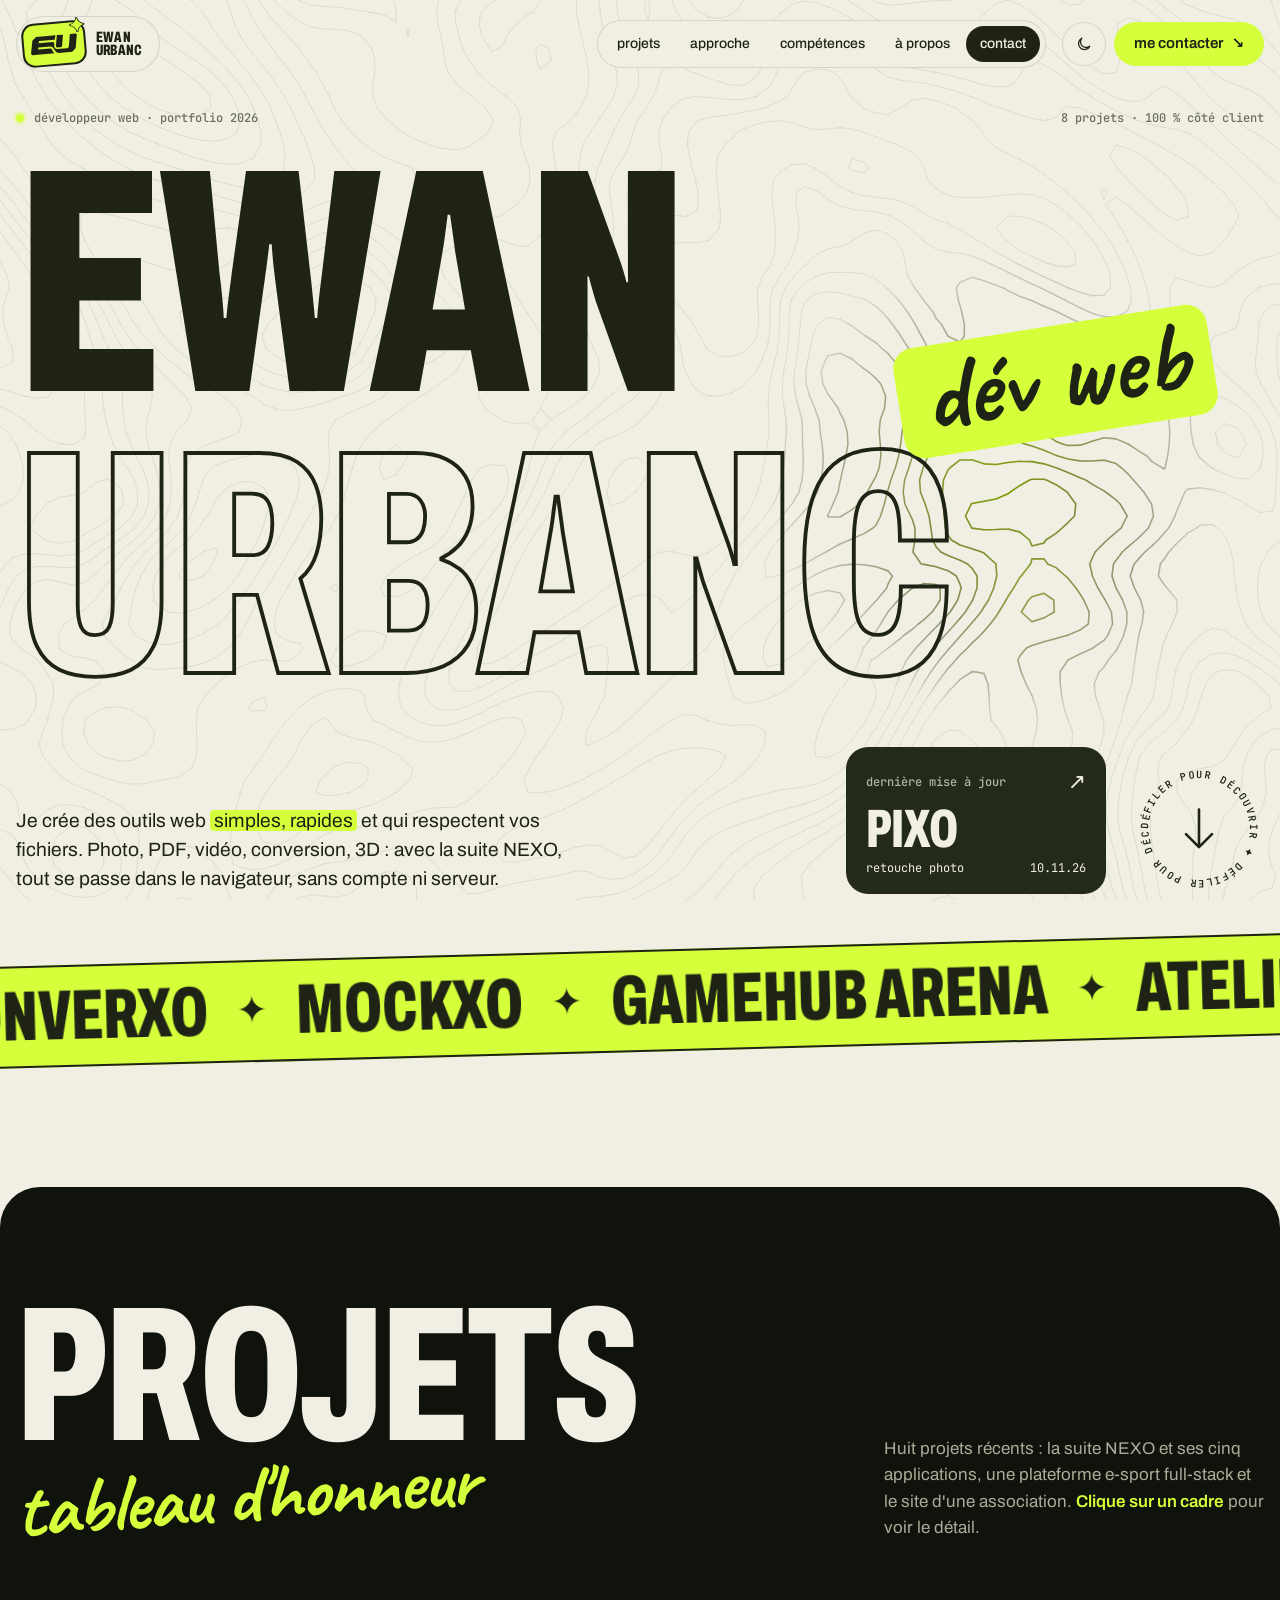
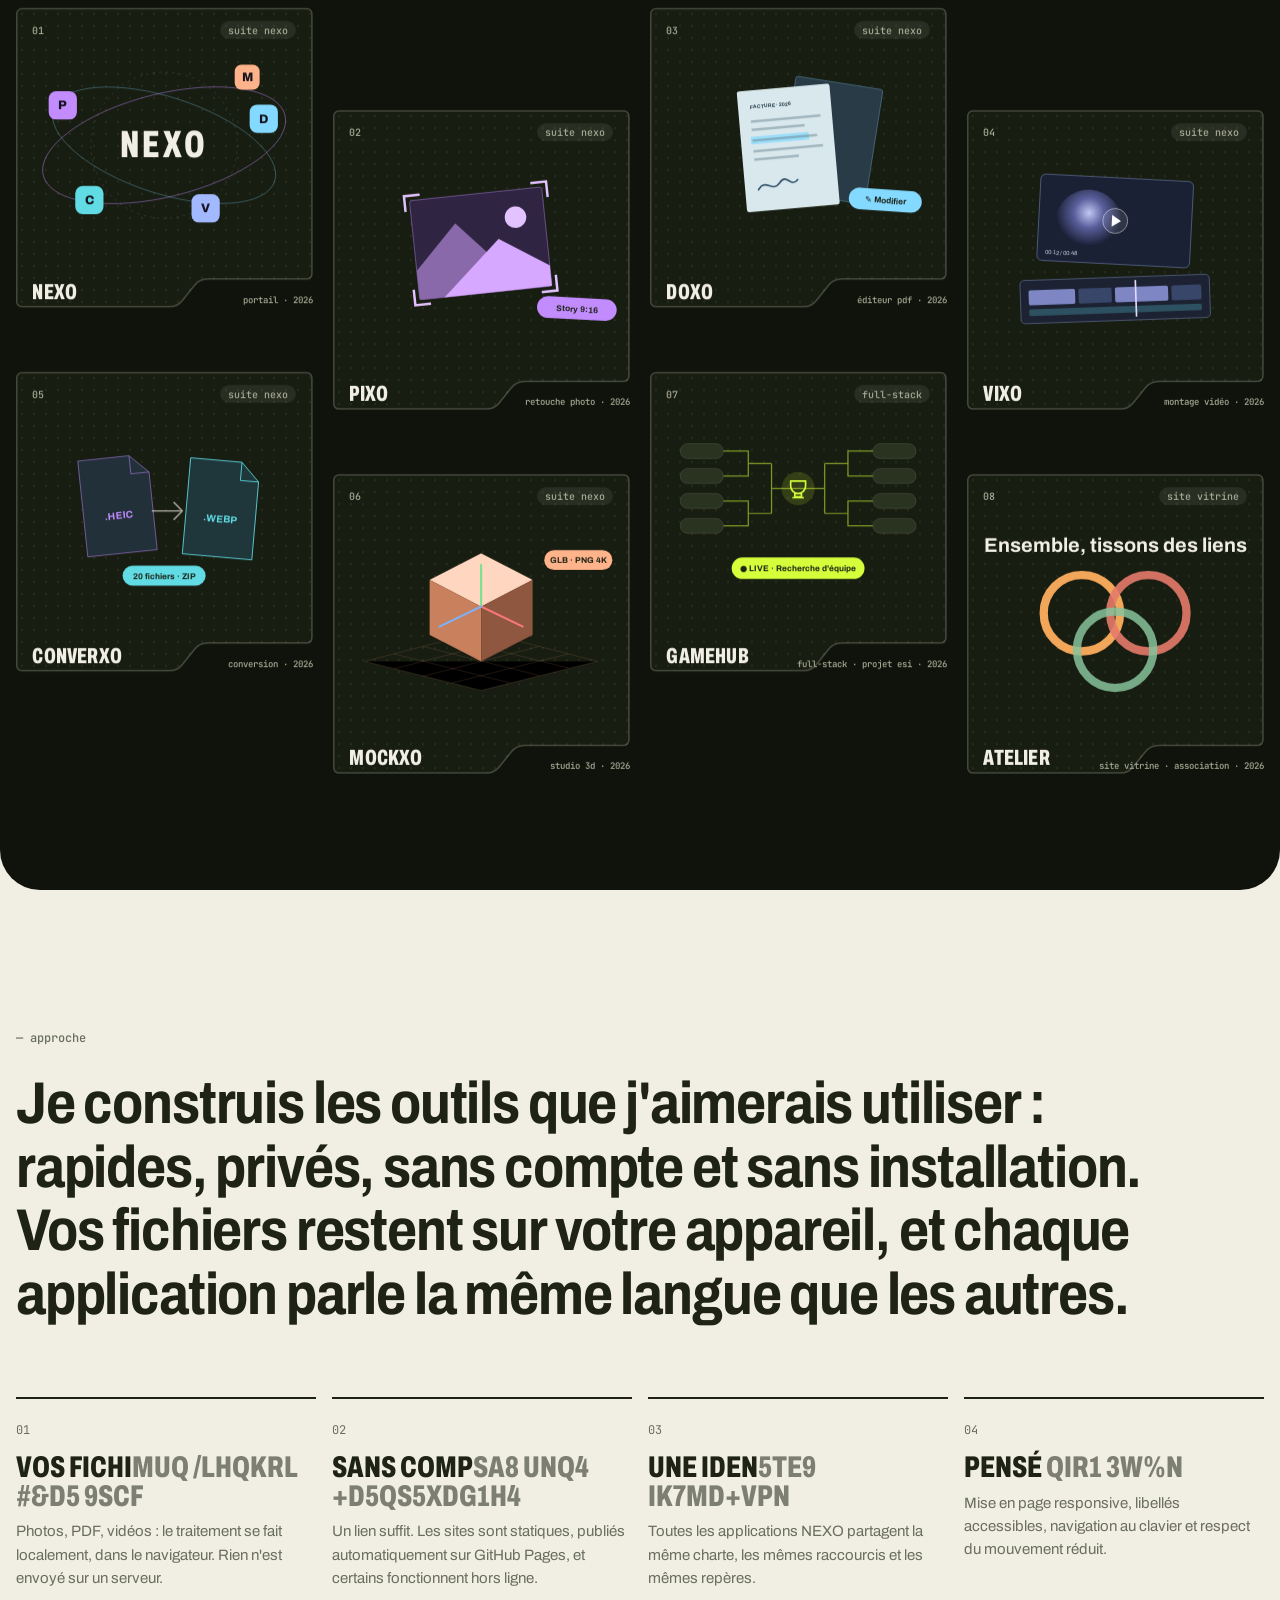
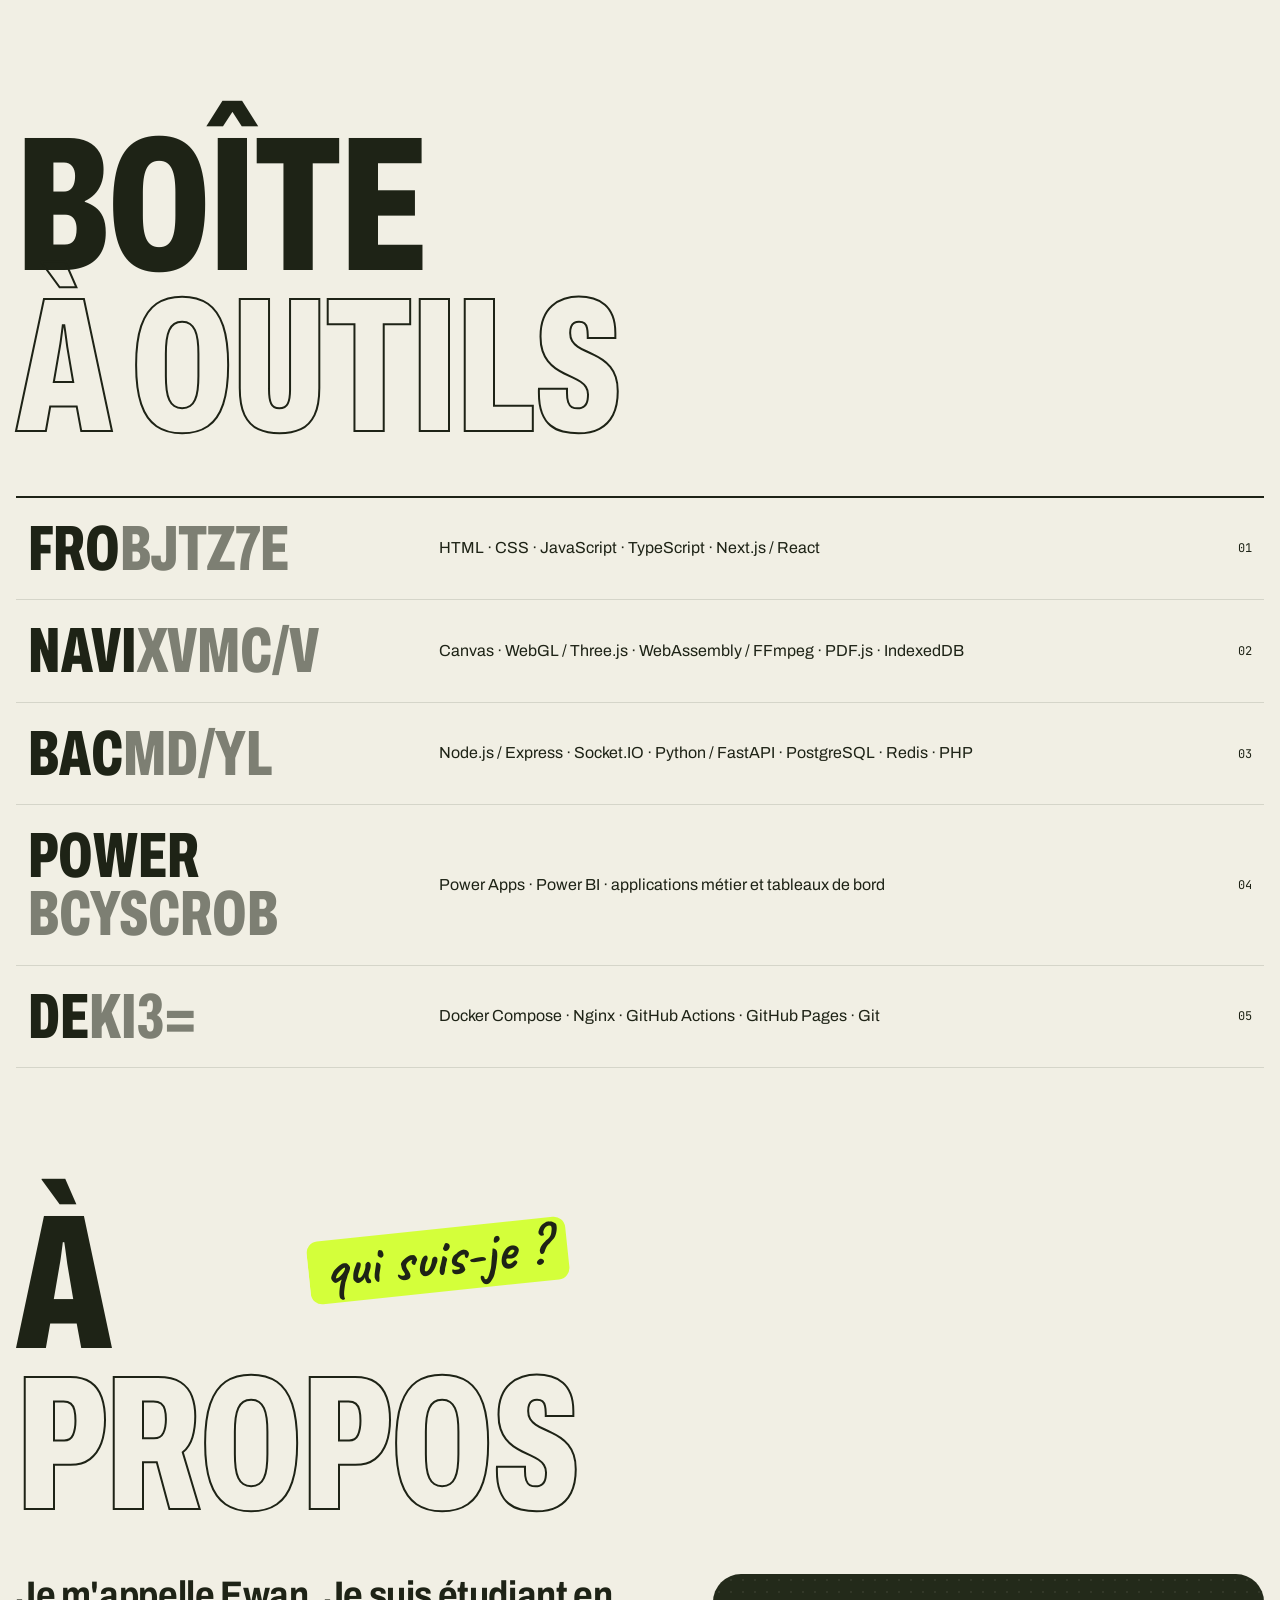
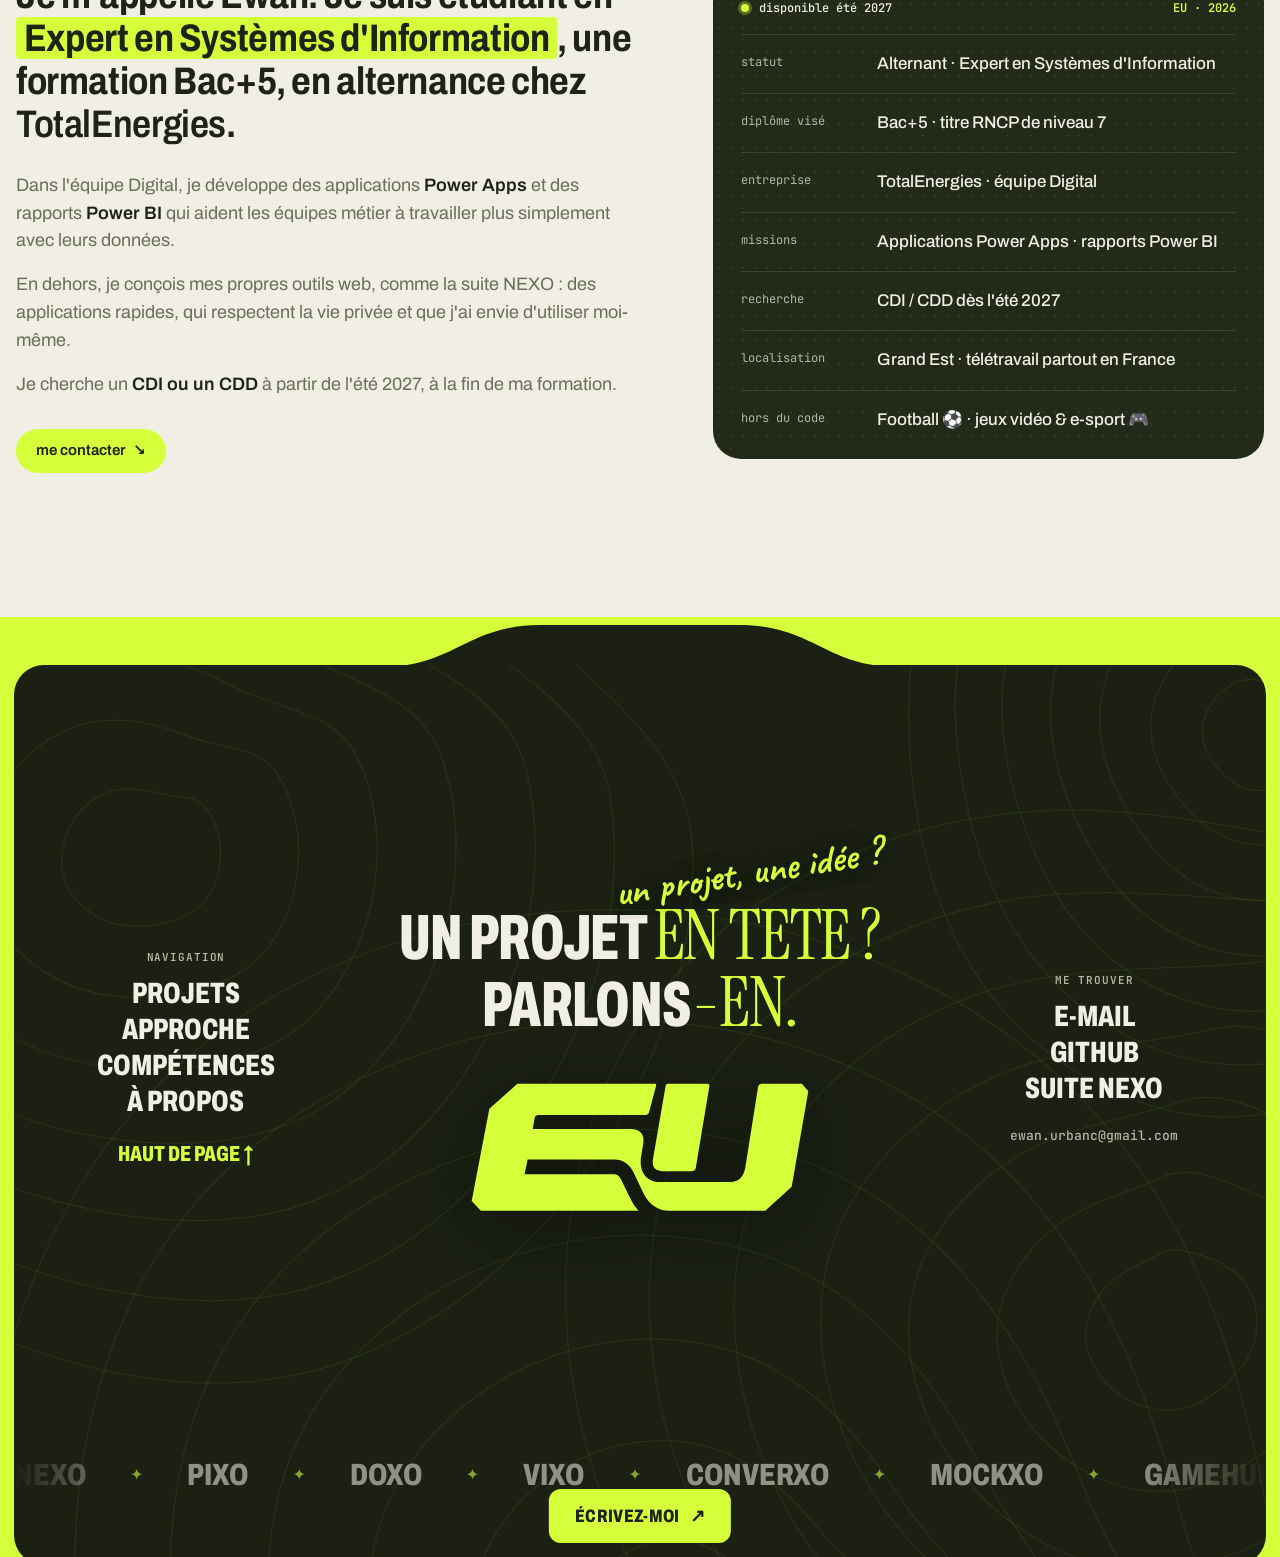
==== index.html @ aba93248 "Les liens e-mail ouvrent directement la rédaction d'un message dans Gmail" ====
<!doctype html>
<html lang="fr">
<head>
  <meta charset="utf-8">
  <meta name="viewport" content="width=device-width, initial-scale=1">
  <title>Ewan Urbanc — Portfolio</title>
  <meta name="description" content="Portfolio d'Ewan Urbanc, développeur web : la suite NEXO (Pixo, Doxo, Vixo, Converxo, Mockxo), GameHub Arena et L'Atelier des Liens.">
  <meta name="theme-color" content="#f1efe4">
  <link rel="icon" href="assets/favicon-32.png" sizes="32x32" type="image/png">
  <link rel="icon" href="assets/favicon-48.png" sizes="48x48" type="image/png">
  <link rel="icon" href="assets/favicon-512.png" sizes="512x512" type="image/png">
  <link rel="apple-touch-icon" href="assets/apple-touch-icon.png">
  <link rel="preconnect" href="https://fonts.googleapis.com">
  <link rel="preconnect" href="https://fonts.gstatic.com" crossorigin>
  <link href="https://fonts.googleapis.com/css2?family=Archivo:ital,wdth,wght@0,62..125,300..900;1,62..125,300..900&family=Caveat:wght@600;700&family=Instrument+Serif&family=JetBrains+Mono:wght@400;600&display=swap" rel="stylesheet">
  <link rel="stylesheet" href="styles.css">
  <script>
    document.documentElement.classList.add('js');
    // Sécurité : retire l'écran de chargement même si le script principal échoue
    setTimeout(function () { document.documentElement.classList.add('is-loaded'); }, 4000);
    try { const t = localStorage.getItem('theme'); if (t) document.documentElement.dataset.theme = t; } catch (e) {}
  </script>
</head>
<body>
  <canvas class="bg-lines" aria-hidden="true"></canvas>
  <!-- Logo EU -->
  <svg width="0" height="0" style="position:absolute" aria-hidden="true">
    <symbol id="logo-mark" viewBox="128 436 1003 386">
      <path d="M268 441H674Q679 441 677 447L657 522Q655 533 646 533H330Q321 533 319 541L313 575H605Q645 578 639 618L632 660C628 705 650 731 690 731H896Q932 731 940 690L978 449Q980 441 988 441H1107L1126 463L1077 745L999 816H716Q666 816 640 765L612 706Q593 665 553 665H298L289 708H553Q566 708 573 722L601 780Q610 800 625 816H160L133 787L185 515Z"/>
      <path d="M712 441H828Q835 441 834 449L794 690Q792 699 783 699H693Q664 697 667 668L705 448Q707 441 712 441Z"/>
    </symbol>
    <symbol id="logo-spark" viewBox="0 0 24 24"><path d="M12 0c1 6.5 5.5 11 12 12-6.5 1-11 5.5-12 12-1-6.5-5.5-11-12-12C6.5 11 11 6.5 12 0z"/></symbol>
  </svg>
  <a class="skip" href="#projets">Aller aux projets</a>

  <!-- Écran de chargement -->
  <div class="loader" aria-hidden="true">
    <svg class="loader-logo" viewBox="120 428 1019 402">
      <path pathLength="1" d="M268 441H674Q679 441 677 447L657 522Q655 533 646 533H330Q321 533 319 541L313 575H605Q645 578 639 618L632 660C628 705 650 731 690 731H896Q932 731 940 690L978 449Q980 441 988 441H1107L1126 463L1077 745L999 816H716Q666 816 640 765L612 706Q593 665 553 665H298L289 708H553Q566 708 573 722L601 780Q610 800 625 816H160L133 787L185 515Z"/>
      <path pathLength="1" d="M712 441H828Q835 441 834 449L794 690Q792 699 783 699H693Q664 697 667 668L705 448Q707 441 712 441Z"/>
    </svg>
  </div>

  <header class="site-header">
    <div class="shell header-inner">
      <a href="#top" class="logo" aria-label="Ewan Urbanc, retour en haut"><span class="logo-badge"><svg class="logo-mark"><use href="#logo-mark"/></svg><svg class="logo-spark"><use href="#logo-spark"/></svg></span><span class="logo-text" aria-hidden="true">ewan<br>urbanc</span></a>
      <nav class="nav" aria-label="Navigation principale">
        <a href="#projets">projets</a>
        <a href="#approche">approche</a>
        <a href="#competences">compétences</a>
        <a href="#a-propos">à propos</a>
        <a href="#contact">contact</a>
      </nav>
      <div class="header-actions">
        <button class="theme-toggle" type="button" aria-label="Changer de thème">
          <svg class="i-sun" viewBox="0 0 24 24" aria-hidden="true"><circle cx="12" cy="12" r="4"/><path d="M12 2v2M12 20v2M4.9 4.9l1.4 1.4M17.7 17.7l1.4 1.4M2 12h2M20 12h2M4.9 19.1l1.4-1.4M17.7 6.3l1.4-1.4"/></svg>
          <svg class="i-moon" viewBox="0 0 24 24" aria-hidden="true"><path d="M20 14.5A8 8 0 1 1 9.5 4a6.5 6.5 0 0 0 10.5 10.5z"/></svg>
        </button>
        <a class="pill pill-lime" href="#contact">me contacter <span aria-hidden="true">↘</span></a>
      </div>
    </div>
  </header>

  <main id="top">
    <!-- HERO -->
    <section class="hero shell">
      <div class="hero-top">
        <p class="label"><span class="dot"></span>développeur web · portfolio 2026</p>
        <p class="label hide-sm">8 projets · 100 % côté client</p>
      </div>

      <h1 class="mega" aria-label="Ewan Urbanc">
        <span class="mask"><span class="line" data-flex>Ewan</span></span>
        <span class="mask"><span class="line line-outline" data-flex>Urbanc</span></span>
        <span class="script hero-script" aria-hidden="true">dév web</span>
      </h1>

      <div class="hero-bottom">
        <p class="lede">Je crée des outils web <mark>simples, rapides</mark> et qui respectent vos fichiers. Photo, PDF, vidéo, conversion, 3D : avec la suite NEXO, tout se passe dans le navigateur, sans compte ni serveur.</p>

        <a class="release-card" href="https://nougrr.github.io/pixo-editor/" target="_blank" rel="noopener">
          <span class="release-top"><span class="label">dernière mise à jour</span><span class="release-arrow" aria-hidden="true">↗</span></span>
          <span class="release-name">Pixo</span>
          <span class="release-meta"><span>retouche photo</span><span>10.11.26</span></span>
        </a>

        <a class="badge-link" href="#projets" aria-label="Défiler jusqu'aux projets">
        <svg class="badge" viewBox="0 0 200 200" aria-hidden="true">
          <defs><path id="circle" d="M100,100 m-78,0 a78,78 0 1,1 156,0 a78,78 0 1,1 -156,0"/></defs>
          <text><textPath href="#circle">défiler pour découvrir ✦ défiler pour découvrir ✦ </textPath></text>
          <path class="badge-arrow" d="M100 70v56M80 108l20 20 20-20"/>
        </svg>
        </a>
      </div>
    </section>

    <!-- BANDEAU -->
    <div class="marquee" aria-hidden="true">
      <div class="marquee-track">
        <span>Nexo</span><i>✦</i><span>Pixo</span><i>✦</i><span>Doxo</span><i>✦</i><span>Vixo</span><i>✦</i><span>Converxo</span><i>✦</i><span>Mockxo</span><i>✦</i><span>GameHub Arena</span><i>✦</i><span>Atelier des Liens</span><i>✦</i>
        <span>Nexo</span><i>✦</i><span>Pixo</span><i>✦</i><span>Doxo</span><i>✦</i><span>Vixo</span><i>✦</i><span>Converxo</span><i>✦</i><span>Mockxo</span><i>✦</i><span>GameHub Arena</span><i>✦</i><span>Atelier des Liens</span><i>✦</i>
      </div>
    </div>

    <!-- PROJETS : galerie -->
    <section id="projets" class="hof">
      <div class="shell">
        <div class="split-head">
          <h2 class="big hof-title" aria-label="Projets, tableau d'honneur"><span class="mask" aria-hidden="true"><span class="line">Projets</span></span><span class="script hof-script write" aria-hidden="true">tableau d'honneur</span></h2>
          <div class="split-side reveal">
            <p>Huit projets récents : la suite NEXO et ses cinq applications, une plateforme e-sport full-stack et le site d'une association. <strong>Clique sur un cadre</strong> pour voir le détail.</p>
          </div>
        </div>
        <ul class="hof-grid" role="list">
        <li class="hof-item reveal" style="--accent:#c28cff;--accent-2:#83d9ff">
          <button class="hof-frame" type="button" aria-haspopup="dialog" aria-label="Voir le détail de Nexo">
            <span class="hof-shape">
              <span class="hof-reveal" aria-hidden="true"></span>
              <span class="hof-art" aria-hidden="true"><svg viewBox="0 0 400 220">
              <ellipse cx="200" cy="110" rx="150" ry="62" class="stroke-a" transform="rotate(-14 200 110)"/>
              <ellipse cx="200" cy="110" rx="140" ry="58" class="stroke-b" transform="rotate(18 200 110)"/>
              <circle cx="200" cy="110" r="88" class="stroke-dash"/>
              <text x="200" y="124" text-anchor="middle" class="art-word">NEXO</text>
              <g class="nodes">
                <g transform="translate(78 62)"><rect x="-17" y="-17" width="34" height="34" rx="9" fill="#c28cff"/><text y="5" text-anchor="middle">P</text></g>
                <g transform="translate(320 78)"><rect x="-17" y="-17" width="34" height="34" rx="9" fill="#83d9ff"/><text y="5" text-anchor="middle">D</text></g>
                <g transform="translate(250 186)"><rect x="-17" y="-17" width="34" height="34" rx="9" fill="#a2b8ff"/><text y="5" text-anchor="middle">V</text></g>
                <g transform="translate(110 176)"><rect x="-17" y="-17" width="34" height="34" rx="9" fill="#61dce5"/><text y="5" text-anchor="middle">C</text></g>
                <g transform="translate(300 28)"><rect x="-15" y="-15" width="30" height="30" rx="8" fill="#ffb38a"/><text y="5" text-anchor="middle">M</text></g>
              </g>
            </svg></span>
              <span class="hof-num" aria-hidden="true">01</span>
              <span class="hof-cat" aria-hidden="true">suite nexo</span>
            </span>
            <svg class="hof-outline" viewBox="0 0 407 411" preserveAspectRatio="none" aria-hidden="true"><path class="o-base" d="M8 1h391a7 7 0 0 1 7 7v357a7 7 0 0 1-7 7H263.3a24 24 0 0 0-18.7 9l-16.5 20.7a22 22 0 0 1-17.2 8.3H8a7 7 0 0 1-7-7V8a7 7 0 0 1 7-7Z"/><path class="o-lime" d="M8 1h391a7 7 0 0 1 7 7v357a7 7 0 0 1-7 7H263.3a24 24 0 0 0-18.7 9l-16.5 20.7a22 22 0 0 1-17.2 8.3H8a7 7 0 0 1-7-7V8a7 7 0 0 1 7-7Z"/></svg>
            <span class="hof-name">Nexo</span>
            <span class="hof-year">portail · 2026</span>
          </button>
          <template class="hof-detail">
            <div class="card-meta"><span>01</span><span>portail</span><span>2026</span></div>
            <h3>Nexo</h3>
            <p class="script tagline">Tous vos outils. Un seul univers.</p>
            <p>Le portail qui réunit mes applications web : retouche photo, PDF, vidéo, conversion et mockups 3D, avec une identité visuelle commune à toute la suite.</p>
            <ul class="points">
              <li>Interface responsive et animée au défilement, thème clair ou sombre</li>
              <li>Recherche <kbd>⌘K</kbd>, raccourcis clavier 1 à 5</li>
              <li>Mémorise la dernière application ouverte</li>
            </ul>
            <ul class="tags"><li>HTML</li><li>CSS</li><li>JavaScript</li><li>GitHub Pages</li><li>GitHub Actions</li></ul>
            <div class="links">
              <a class="link-primary" href="https://nougrr.github.io/nexo/" target="_blank" rel="noopener">ouvrir le site <span aria-hidden="true">↗</span></a>
              <a href="https://github.com/NouGrr/nexo" target="_blank" rel="noopener">code source <span aria-hidden="true">↗</span></a>
            </div>
          </template>
        </li>
        <li class="hof-item reveal" style="--accent:#c28cff;--accent-2:#e2c2ff">
          <button class="hof-frame" type="button" aria-haspopup="dialog" aria-label="Voir le détail de Pixo">
            <span class="hof-shape">
              <span class="hof-reveal" aria-hidden="true"></span>
              <span class="hof-art" aria-hidden="true"><svg viewBox="0 0 400 220">
              <g transform="rotate(-6 200 110)">
                <rect x="120" y="45" width="160" height="120" rx="3" fill="#2f2542" stroke="var(--accent)" stroke-opacity=".5"/>
                <circle cx="245" cy="78" r="13" fill="#e2c2ff"/>
                <path d="M120 165 L120 130 L172 78 L250 165 Z" fill="#8a69aa"/>
                <path d="M150 165 L222 102 L280 140 L280 165 Z" fill="#d7a8ff"/>
                <path d="M114 58v-19h19M267 39h19v19M286 152v19h-19M133 171h-19v-19" class="crop"/>
              </g>
              <g class="pill-svg" transform="translate(268 168) rotate(3)"><rect width="96" height="26" rx="13"/><text x="48" y="17" text-anchor="middle">Story 9:16</text></g>
            </svg></span>
              <span class="hof-num" aria-hidden="true">02</span>
              <span class="hof-cat" aria-hidden="true">suite nexo</span>
            </span>
            <svg class="hof-outline" viewBox="0 0 407 411" preserveAspectRatio="none" aria-hidden="true"><path class="o-base" d="M8 1h391a7 7 0 0 1 7 7v357a7 7 0 0 1-7 7H263.3a24 24 0 0 0-18.7 9l-16.5 20.7a22 22 0 0 1-17.2 8.3H8a7 7 0 0 1-7-7V8a7 7 0 0 1 7-7Z"/><path class="o-lime" d="M8 1h391a7 7 0 0 1 7 7v357a7 7 0 0 1-7 7H263.3a24 24 0 0 0-18.7 9l-16.5 20.7a22 22 0 0 1-17.2 8.3H8a7 7 0 0 1-7-7V8a7 7 0 0 1 7-7Z"/></svg>
            <span class="hof-name">Pixo</span>
            <span class="hof-year">retouche photo · 2026</span>
          </button>
          <template class="hof-detail">
            <div class="card-meta"><span>02</span><span>retouche photo</span><span>2026</span></div>
            <h3>Pixo</h3>
            <p>Un éditeur photo qui fonctionne dans le navigateur. Les images ne quittent jamais votre appareil.</p>
            <ul class="points">
              <li>Recadrage aux formats Instagram, TikTok, YouTube, LinkedIn…</li>
              <li>Exposition, courbes de ton, tampon, flou local, détourage automatique</li>
              <li>Compositions de plusieurs photos et export 4K (PNG, JPG, WebP, AVIF)</li>
            </ul>
            <ul class="tags"><li>JavaScript</li><li>Canvas</li><li>IMG.LY</li></ul>
            <div class="links">
              <a class="link-primary" href="https://nougrr.github.io/pixo-editor/" target="_blank" rel="noopener">ouvrir l'app <span aria-hidden="true">↗</span></a>
              <a href="https://github.com/NouGrr/pixo-editor" target="_blank" rel="noopener">code <span aria-hidden="true">↗</span></a>
            </div>
          </template>
        </li>
        <li class="hof-item reveal" style="--accent:#83d9ff;--accent-2:#b5e7ff">
          <button class="hof-frame" type="button" aria-haspopup="dialog" aria-label="Voir le détail de Doxo">
            <span class="hof-shape">
              <span class="hof-reveal" aria-hidden="true"></span>
              <span class="hof-art" aria-hidden="true"><svg viewBox="0 0 400 220">
              <rect x="186" y="34" width="106" height="140" rx="3" fill="#2a3b48" stroke="var(--accent)" stroke-opacity=".35" transform="rotate(9 239 104)"/>
              <g transform="rotate(-5 190 112)">
                <rect x="132" y="40" width="112" height="146" rx="3" fill="#d8e8ed"/>
                <text x="146" y="62" class="doc-label">FACTURE · 2026</text>
                <rect x="146" y="76" width="84" height="3" fill="#657e8a77"/>
                <rect x="146" y="86" width="64" height="3" fill="#657e8a77"/>
                <rect x="144" y="96" width="70" height="9" fill="#83d9ff" opacity=".7"/>
                <rect x="146" y="99" width="78" height="3" fill="#657e8a77"/>
                <rect x="146" y="112" width="84" height="3" fill="#657e8a77"/>
                <rect x="146" y="122" width="54" height="3" fill="#657e8a77"/>
                <path d="M148 160 c10-14 16 6 26-6 s12 8 22-2" fill="none" stroke="#36576e" stroke-width="2" stroke-linecap="round"/>
              </g>
              <g class="pill-svg" transform="translate(262 160) rotate(4)"><rect width="88" height="26" rx="13"/><text x="44" y="17" text-anchor="middle">✎ Modifier</text></g>
            </svg></span>
              <span class="hof-num" aria-hidden="true">03</span>
              <span class="hof-cat" aria-hidden="true">suite nexo</span>
            </span>
            <svg class="hof-outline" viewBox="0 0 407 411" preserveAspectRatio="none" aria-hidden="true"><path class="o-base" d="M8 1h391a7 7 0 0 1 7 7v357a7 7 0 0 1-7 7H263.3a24 24 0 0 0-18.7 9l-16.5 20.7a22 22 0 0 1-17.2 8.3H8a7 7 0 0 1-7-7V8a7 7 0 0 1 7-7Z"/><path class="o-lime" d="M8 1h391a7 7 0 0 1 7 7v357a7 7 0 0 1-7 7H263.3a24 24 0 0 0-18.7 9l-16.5 20.7a22 22 0 0 1-17.2 8.3H8a7 7 0 0 1-7-7V8a7 7 0 0 1 7-7Z"/></svg>
            <span class="hof-name">Doxo</span>
            <span class="hof-year">éditeur pdf · 2026</span>
          </button>
          <template class="hof-detail">
            <div class="card-meta"><span>03</span><span>éditeur pdf</span><span>2026</span></div>
            <h3>Doxo</h3>
            <p>L'atelier PDF de la suite : modifier, annoter et organiser vos documents, même hors ligne.</p>
            <ul class="points">
              <li>Modification du texte existant dans les PDF</li>
              <li>Texte, dessin, surlignage, formes et images</li>
              <li>Ajout, rotation et réorganisation des pages, annuler/rétablir</li>
            </ul>
            <ul class="tags"><li>JavaScript</li><li>PDF.js</li><li>pdf-lib</li><li>Hors ligne</li></ul>
            <div class="links">
              <a class="link-primary" href="https://nougrr.github.io/doxo/" target="_blank" rel="noopener">ouvrir l'app <span aria-hidden="true">↗</span></a>
              <a href="https://github.com/NouGrr/doxo" target="_blank" rel="noopener">code <span aria-hidden="true">↗</span></a>
            </div>
          </template>
        </li>
        <li class="hof-item reveal" style="--accent:#a2b8ff;--accent-2:#c9d4ff">
          <button class="hof-frame" type="button" aria-haspopup="dialog" aria-label="Voir le détail de Vixo">
            <span class="hof-shape">
              <span class="hof-reveal" aria-hidden="true"></span>
              <span class="hof-art" aria-hidden="true"><svg viewBox="0 0 400 220">
              <g transform="rotate(3 200 80)">
                <rect x="108" y="26" width="184" height="104" rx="6" fill="#1a2135" stroke="var(--accent)" stroke-opacity=".45"/>
                <circle cx="168" cy="82" r="40" fill="url(#vixo-halo)"/>
                <circle cx="200" cy="78" r="15" fill="#ffffff18" stroke="#ffffff88"/>
                <path d="M196 71 L207 78 L196 85 Z" fill="#fff"/>
                <text x="118" y="122" class="mono-sm">00:12 / 00:48</text>
              </g>
              <g transform="rotate(-2 200 170)">
                <rect x="86" y="146" width="228" height="52" rx="5" fill="#1c2232" stroke="#53617e"/>
                <g fill="#7e86c4"><rect x="96" y="158" width="56" height="18" rx="2"/><rect x="156" y="158" width="40" height="18" rx="2" fill="#38466a"/><rect x="200" y="158" width="64" height="18" rx="2"/><rect x="268" y="158" width="36" height="18" rx="2" fill="#38466a"/></g>
                <rect x="96" y="181" width="208" height="8" rx="2" fill="#61dce5" opacity=".25"/>
                <rect x="224" y="150" width="2" height="44" fill="#e3d9ff" class="playhead"/>
              </g>
              <defs><radialGradient id="vixo-halo" cx=".5" cy=".35"><stop offset="0" stop-color="#c1c8f4"/><stop offset=".45" stop-color="#5a5f9c"/><stop offset="1" stop-color="#1a2135"/></radialGradient></defs>
            </svg></span>
              <span class="hof-num" aria-hidden="true">04</span>
              <span class="hof-cat" aria-hidden="true">suite nexo</span>
            </span>
            <svg class="hof-outline" viewBox="0 0 407 411" preserveAspectRatio="none" aria-hidden="true"><path class="o-base" d="M8 1h391a7 7 0 0 1 7 7v357a7 7 0 0 1-7 7H263.3a24 24 0 0 0-18.7 9l-16.5 20.7a22 22 0 0 1-17.2 8.3H8a7 7 0 0 1-7-7V8a7 7 0 0 1 7-7Z"/><path class="o-lime" d="M8 1h391a7 7 0 0 1 7 7v357a7 7 0 0 1-7 7H263.3a24 24 0 0 0-18.7 9l-16.5 20.7a22 22 0 0 1-17.2 8.3H8a7 7 0 0 1-7-7V8a7 7 0 0 1 7-7Z"/></svg>
            <span class="hof-name">Vixo</span>
            <span class="hof-year">montage vidéo · 2026</span>
          </button>
          <template class="hof-detail">
            <div class="card-meta"><span>04</span><span>montage vidéo</span><span>2026</span></div>
            <h3>Vixo</h3>
            <p>Un éditeur vidéo en français dans le navigateur : couper, recadrer, compresser et exporter sans filigrane.</p>
            <ul class="points">
              <li>Timeline avec vignettes, zoom jusqu'à 800 % et 80 annulations</li>
              <li>Formats 16:9, 9:16, 1:1, 4:5 et rotation</li>
              <li>Export MP4 / WebM de 480p à 1080p, texte et audio</li>
            </ul>
            <ul class="tags"><li>TypeScript</li><li>Vidéo Web</li><li>Encodage</li></ul>
            <div class="links">
              <a class="link-primary" href="https://nougrr.github.io/vixo-editor/" target="_blank" rel="noopener">ouvrir l'app <span aria-hidden="true">↗</span></a>
              <a href="https://github.com/NouGrr/vixo-editor" target="_blank" rel="noopener">code <span aria-hidden="true">↗</span></a>
            </div>
          </template>
        </li>

        <li class="hof-item reveal" style="--accent:#61dce5;--accent-2:#a8f0f4">
          <button class="hof-frame" type="button" aria-haspopup="dialog" aria-label="Voir le détail de Converxo">
            <span class="hof-shape">
              <span class="hof-reveal" aria-hidden="true"></span>
              <span class="hof-art" aria-hidden="true"><svg viewBox="0 0 400 220">
              <g transform="translate(96 52) rotate(-6)">
                <path d="M0 0h62l22 22v94H0z" fill="#22303a" stroke="#c28cff" stroke-opacity=".6"/>
                <path d="M62 0v22h22" fill="none" stroke="#c28cff" stroke-opacity=".6"/>
                <text x="42" y="74" text-anchor="middle" class="ext" fill="#c28cff">.HEIC</text>
              </g>
              <g class="arrow"><path d="M186 112h34" /><path d="M212 102l10 10-10 10"/></g>
              <g transform="translate(232 48) rotate(5)">
                <path d="M0 0h62l22 22v94H0z" fill="#1f363b" stroke="var(--accent)"/>
                <path d="M62 0v22h22" fill="none" stroke="var(--accent)"/>
                <text x="42" y="74" text-anchor="middle" class="ext" fill="var(--accent)">.WEBP</text>
              </g>
              <g class="pill-svg" transform="translate(150 178)"><rect width="100" height="24" rx="12"/><text x="50" y="16" text-anchor="middle">20 fichiers · ZIP</text></g>
            </svg></span>
              <span class="hof-num" aria-hidden="true">05</span>
              <span class="hof-cat" aria-hidden="true">suite nexo</span>
            </span>
            <svg class="hof-outline" viewBox="0 0 407 411" preserveAspectRatio="none" aria-hidden="true"><path class="o-base" d="M8 1h391a7 7 0 0 1 7 7v357a7 7 0 0 1-7 7H263.3a24 24 0 0 0-18.7 9l-16.5 20.7a22 22 0 0 1-17.2 8.3H8a7 7 0 0 1-7-7V8a7 7 0 0 1 7-7Z"/><path class="o-lime" d="M8 1h391a7 7 0 0 1 7 7v357a7 7 0 0 1-7 7H263.3a24 24 0 0 0-18.7 9l-16.5 20.7a22 22 0 0 1-17.2 8.3H8a7 7 0 0 1-7-7V8a7 7 0 0 1 7-7Z"/></svg>
            <span class="hof-name">Converxo</span>
            <span class="hof-year">conversion · 2026</span>
          </button>
          <template class="hof-detail">
            <div class="card-meta"><span>05</span><span>conversion</span><span>2026</span></div>
            <h3>Converxo</h3>
            <p>Un convertisseur privé : images, vidéos, audio et documents sont traités en mémoire, sans backend ni clé API.</p>
            <ul class="points">
              <li>Plus de 30 formats, dont PNG, AVIF, MP4, MKV, FLAC, DOCX et PDF</li>
              <li>File de 20 fichiers, export individuel ou en archive ZIP</li>
              <li>Moteurs chargés à la demande (FFmpeg WASM)</li>
            </ul>
            <ul class="tags"><li>WebAssembly</li><li>FFmpeg</li><li>Web Workers</li><li>jsPDF</li></ul>
            <div class="links">
              <a class="link-primary" href="https://nougrr.github.io/converxo/" target="_blank" rel="noopener">ouvrir l'app <span aria-hidden="true">↗</span></a>
              <a href="https://github.com/NouGrr/converxo" target="_blank" rel="noopener">code <span aria-hidden="true">↗</span></a>
            </div>
          </template>
        </li>
        <li class="hof-item reveal" style="--accent:#ffb38a;--accent-2:#ffd6bf">
          <button class="hof-frame" type="button" aria-haspopup="dialog" aria-label="Voir le détail de Mockxo">
            <span class="hof-shape">
              <span class="hof-reveal" aria-hidden="true"></span>
              <span class="hof-art" aria-hidden="true"><svg viewBox="0 0 400 220">
              <g stroke="var(--accent)" stroke-opacity=".16">
                <path d="M60 170 L200 205 L340 170 M95 161 L235 196 M130 152 L270 187 M165 143 L305 178 M200 134 L340 170 M60 170 L200 134 M95 179 L235 143 M130 188 L270 152 M165 196 L305 161"/>
              </g>
              <g class="cube">
                <path d="M200 40 L262 72 L200 104 L138 72 Z" fill="#ffd6bf"/>
                <path d="M138 72 L200 104 L200 170 L138 138 Z" fill="#c9805c"/>
                <path d="M262 72 L200 104 L200 170 L262 138 Z" fill="#8f5640"/>
              </g>
              <g stroke-width="2.5" stroke-linecap="round">
                <path d="M200 104 V54" stroke="#79e08f"/><path d="M200 104 L250 128" stroke="#ff7b7b"/><path d="M200 104 L150 128" stroke="#7bb4ff"/>
              </g>
              <g class="pill-svg" transform="translate(276 36)"><rect width="82" height="24" rx="12"/><text x="41" y="16" text-anchor="middle">GLB · PNG 4K</text></g>
            </svg></span>
              <span class="hof-num" aria-hidden="true">06</span>
              <span class="hof-cat" aria-hidden="true">suite nexo</span>
            </span>
            <svg class="hof-outline" viewBox="0 0 407 411" preserveAspectRatio="none" aria-hidden="true"><path class="o-base" d="M8 1h391a7 7 0 0 1 7 7v357a7 7 0 0 1-7 7H263.3a24 24 0 0 0-18.7 9l-16.5 20.7a22 22 0 0 1-17.2 8.3H8a7 7 0 0 1-7-7V8a7 7 0 0 1 7-7Z"/><path class="o-lime" d="M8 1h391a7 7 0 0 1 7 7v357a7 7 0 0 1-7 7H263.3a24 24 0 0 0-18.7 9l-16.5 20.7a22 22 0 0 1-17.2 8.3H8a7 7 0 0 1-7-7V8a7 7 0 0 1 7-7Z"/></svg>
            <span class="hof-name">Mockxo</span>
            <span class="hof-year">studio 3d · 2026</span>
          </button>
          <template class="hof-detail">
            <div class="card-meta"><span>06</span><span>studio 3d</span><span>2026</span></div>
            <h3>Mockxo</h3>
            <p>Un studio 3D simplifié pour créer des mockups : t-shirt, mug, packaging, smartphone…, rendus en WebGL.</p>
            <ul class="points">
              <li>12 scènes procédurales originales, 6 primitives, manipulation par axes</li>
              <li>Matériaux, éclairages, import GLB/GLTF</li>
              <li>Export PNG jusqu'à 3840 × 2160, sauvegarde automatique IndexedDB</li>
            </ul>
            <ul class="tags"><li>Three.js</li><li>WebGL</li><li>ES Modules</li><li>IndexedDB</li></ul>
            <div class="links">
              <a class="link-primary" href="https://nougrr.github.io/mockxo/" target="_blank" rel="noopener">ouvrir l'app <span aria-hidden="true">↗</span></a>
              <a href="https://github.com/NouGrr/mockxo" target="_blank" rel="noopener">code <span aria-hidden="true">↗</span></a>
            </div>
          </template>
        </li>
        <li class="hof-item reveal" style="--accent:#d4ff3a;--accent-2:#efffb0">
          <button class="hof-frame" type="button" aria-haspopup="dialog" aria-label="Voir le détail de GameHub Arena">
            <span class="hof-shape">
              <span class="hof-reveal" aria-hidden="true"></span>
              <span class="hof-art" aria-hidden="true"><svg viewBox="0 0 400 220">
              <g fill="none" stroke="var(--accent)" stroke-opacity=".55" stroke-width="1.5">
                <path d="M110 40h30v30h-30 M140 55h28 M110 100h30v30h-30 M140 115h28 M168 55v60 M168 85h34"/>
                <path d="M290 40h-30v30h30 M260 55h-28 M290 100h-30v30h30 M260 115h-28 M232 55v60 M232 85h-30"/>
              </g>
              <g class="teams">
                <rect x="58" y="31" width="52" height="18" rx="9"/><rect x="58" y="61" width="52" height="18" rx="9"/>
                <rect x="58" y="91" width="52" height="18" rx="9"/><rect x="58" y="121" width="52" height="18" rx="9"/>
                <rect x="290" y="31" width="52" height="18" rx="9"/><rect x="290" y="61" width="52" height="18" rx="9"/>
                <rect x="290" y="91" width="52" height="18" rx="9"/><rect x="290" y="121" width="52" height="18" rx="9"/>
              </g>
              <g transform="translate(200 85)">
                <circle r="20" fill="var(--accent)" opacity=".15"/>
                <path d="M-9 -9h18v6a9 9 0 0 1-18 0z M-4 6h8v4h-8z M-7 11h14" fill="none" stroke="var(--accent)" stroke-width="2" stroke-linejoin="round"/>
              </g>
              <g class="pill-svg" transform="translate(120 168)"><rect width="160" height="26" rx="13"/><text x="80" y="17" text-anchor="middle">● LIVE · Recherche d'équipe</text></g>
            </svg></span>
              <span class="hof-num" aria-hidden="true">07</span>
              <span class="hof-cat" aria-hidden="true">full-stack</span>
            </span>
            <svg class="hof-outline" viewBox="0 0 407 411" preserveAspectRatio="none" aria-hidden="true"><path class="o-base" d="M8 1h391a7 7 0 0 1 7 7v357a7 7 0 0 1-7 7H263.3a24 24 0 0 0-18.7 9l-16.5 20.7a22 22 0 0 1-17.2 8.3H8a7 7 0 0 1-7-7V8a7 7 0 0 1 7-7Z"/><path class="o-lime" d="M8 1h391a7 7 0 0 1 7 7v357a7 7 0 0 1-7 7H263.3a24 24 0 0 0-18.7 9l-16.5 20.7a22 22 0 0 1-17.2 8.3H8a7 7 0 0 1-7-7V8a7 7 0 0 1 7-7Z"/></svg>
            <span class="hof-name">GameHub</span>
            <span class="hof-year">full-stack · projet esi · 2026</span>
          </button>
          <template class="hof-detail">
            <div class="card-meta"><span>07</span><span>full-stack · projet esi</span><span>2026</span></div>
            <h3>GameHub Arena</h3>
            <p class="script tagline">Tournois e-sport &amp; coéquipiers.</p>
            <p>Une plateforme complète développée en équipe avec Alexis Zanini et Celia Maginot. Nginx répartit les requêtes vers Next.js, l'API Express et Socket.IO pour le temps réel. PostgreSQL stocke les données, Redis sert de cache et FastAPI traite les opérations internes.</p>
            <ul class="points">
              <li>Lancement en une commande avec Docker Compose et un tunnel HTTPS pour partager une séance</li>
              <li>Sauvegardes chiffrées, transfert d'hôte et restauration sans perte</li>
              <li>Typecheck, lint, tests d'intégration et documentation de l'API</li>
            </ul>
            <ul class="tags"><li>TypeScript</li><li>Next.js</li><li>Express</li><li>Socket.IO</li><li>PostgreSQL</li><li>Redis</li><li>FastAPI</li><li>Docker</li></ul>
            <div class="links">
              <a class="link-primary" href="https://github.com/NouGrr/GH-Project" target="_blank" rel="noopener">code source <span aria-hidden="true">↗</span></a>
              <a href="https://nougrr.github.io/GH-Project/" target="_blank" rel="noopener">prototype <span aria-hidden="true">↗</span></a>
            </div>
          </template>
        </li>
        <li class="hof-item reveal" style="--accent:#f2a65a;--accent-2:#f7cf9a">
          <button class="hof-frame" type="button" aria-haspopup="dialog" aria-label="Voir le détail de L'Atelier des Liens">
            <span class="hof-shape">
              <span class="hof-reveal" aria-hidden="true"></span>
              <span class="hof-art" aria-hidden="true"><svg viewBox="0 0 400 220">
              <g fill="none" stroke-width="10" stroke-linecap="round">
                <circle cx="160" cy="112" r="46" stroke="#f2a65a"/>
                <circle cx="240" cy="112" r="46" stroke="#e57a6b" stroke-opacity=".9"/>
                <circle cx="200" cy="156" r="46" stroke="#86c29a" stroke-opacity=".85"/>
              </g>
              <text x="200" y="38" text-anchor="middle" class="hand">Ensemble, tissons des liens</text>
            </svg></span>
              <span class="hof-num" aria-hidden="true">08</span>
              <span class="hof-cat" aria-hidden="true">site vitrine</span>
            </span>
            <svg class="hof-outline" viewBox="0 0 407 411" preserveAspectRatio="none" aria-hidden="true"><path class="o-base" d="M8 1h391a7 7 0 0 1 7 7v357a7 7 0 0 1-7 7H263.3a24 24 0 0 0-18.7 9l-16.5 20.7a22 22 0 0 1-17.2 8.3H8a7 7 0 0 1-7-7V8a7 7 0 0 1 7-7Z"/><path class="o-lime" d="M8 1h391a7 7 0 0 1 7 7v357a7 7 0 0 1-7 7H263.3a24 24 0 0 0-18.7 9l-16.5 20.7a22 22 0 0 1-17.2 8.3H8a7 7 0 0 1-7-7V8a7 7 0 0 1 7-7Z"/></svg>
            <span class="hof-name">Atelier</span>
            <span class="hof-year">site vitrine · association · 2026</span>
          </button>
          <template class="hof-detail">
            <div class="card-meta"><span>08</span><span>site vitrine · association</span><span>2026</span></div>
            <h3>L'Atelier des Liens</h3>
            <p class="script tagline">Partager, échanger, grandir ensemble.</p>
            <p>Le site d'une association intergénérationnelle de Béning-lès-Saint-Avold : activités, adhésion, contact et itinéraire.</p>
            <ul class="points">
              <li>Design chaleureux et accessible, pensé pour tous les âges</li>
              <li>SEO local : données structurées schema.org, sitemap, robots.txt</li>
              <li>Page « tous nos liens », formulaire d'adhésion PDF, politique de confidentialité</li>
            </ul>
            <ul class="tags"><li>HTML</li><li>CSS</li><li>JavaScript</li><li>SEO</li></ul>
            <div class="links">
              <a class="link-primary" href="https://nougrr.github.io/atelier-des-liens/" target="_blank" rel="noopener">voir le site <span aria-hidden="true">↗</span></a>
              <a href="https://github.com/NouGrr/atelier-des-liens" target="_blank" rel="noopener">code <span aria-hidden="true">↗</span></a>
            </div>
          </template>
        </li>
        </ul>
      </div>
    </section>

    <dialog class="project-dialog" aria-label="Détail du projet">
      <button class="pd-close" type="button" aria-label="Fermer">✕</button>
      <div class="pd-art" aria-hidden="true"></div>
      <div class="pd-body"></div>
    </dialog>

    <!-- APPROCHE -->
    <section id="approche" class="section shell">
      <p class="label">— approche</p>
      <p class="statement" data-words>Je construis les outils que j'aimerais utiliser : rapides, privés, sans compte et sans installation. Vos fichiers restent sur votre appareil, et chaque application parle la même langue que les autres.</p>

      <div class="principles">
        <article class="reveal"><span class="p-num">01</span><h3 data-scramble>Vos fichiers restent chez vous</h3><p>Photos, PDF, vidéos : le traitement se fait localement, dans le navigateur. Rien n'est envoyé sur un serveur.</p></article>
        <article class="reveal"><span class="p-num">02</span><h3 data-scramble>Sans compte, sans installation</h3><p>Un lien suffit. Les sites sont statiques, publiés automatiquement sur GitHub Pages, et certains fonctionnent hors ligne.</p></article>
        <article class="reveal"><span class="p-num">03</span><h3 data-scramble>Une identité cohérente</h3><p>Toutes les applications NEXO partagent la même charte, les mêmes raccourcis et les mêmes repères.</p></article>
        <article class="reveal"><span class="p-num">04</span><h3 data-scramble>Pensé pour tous</h3><p>Mise en page responsive, libellés accessibles, navigation au clavier et respect du mouvement réduit.</p></article>
      </div>
    </section>

    <!-- COMPÉTENCES -->
    <section id="competences" class="section shell">
      <div class="split-head">
        <h2 class="big reveal fill-title"><span>Boîte</span><span class="outline fill-text">à outils</span></h2>
      </div>
      <ul class="skill-rows">
        <li class="reveal"><span class="sr-title" data-scramble data-scramble-hover>Front-end</span><span class="sr-list">HTML · CSS · JavaScript · TypeScript · Next.js / React</span><span class="sr-num">01</span></li>
        <li class="reveal"><span class="sr-title" data-scramble data-scramble-hover>Navigateur</span><span class="sr-list">Canvas · WebGL / Three.js · WebAssembly / FFmpeg · PDF.js · IndexedDB</span><span class="sr-num">02</span></li>
        <li class="reveal"><span class="sr-title" data-scramble data-scramble-hover>Back-end</span><span class="sr-list">Node.js / Express · Socket.IO · Python / FastAPI · PostgreSQL · Redis · PHP</span><span class="sr-num">03</span></li>
        <li class="reveal"><span class="sr-title" data-scramble data-scramble-hover>Power Platform</span><span class="sr-list">Power Apps · Power BI · applications métier et tableaux de bord</span><span class="sr-num">04</span></li>
        <li class="reveal"><span class="sr-title" data-scramble data-scramble-hover>DevOps</span><span class="sr-list">Docker Compose · Nginx · GitHub Actions · GitHub Pages · Git</span><span class="sr-num">05</span></li>
      </ul>
    </section>

    <!-- À PROPOS -->
    <section id="a-propos" class="section shell about">
      <div class="split-head">
        <h2 class="big reveal about-title"><span>À</span><span class="outline">propos</span><span class="script about-script write" aria-hidden="true">qui suis-je ?</span></h2>
      </div>

      <div class="about-grid">
        <div class="about-text reveal">
          <p class="about-lead">Je m'appelle Ewan. Je suis étudiant en <mark>Expert en Systèmes d'Information</mark>, une formation Bac+5, en alternance chez <strong>TotalEnergies</strong>.</p>
          <p>Dans l'équipe Digital, je développe des applications <strong>Power Apps</strong> et des rapports <strong>Power BI</strong> qui aident les équipes métier à travailler plus simplement avec leurs données.</p>
          <p>En dehors, je conçois mes propres outils web, comme la suite NEXO : des applications rapides, qui respectent la vie privée et que j'ai envie d'utiliser moi-même.</p>
          <p>Je cherche un <strong>CDI ou un CDD</strong> à partir de l'été 2027, à la fin de ma formation.</p>
          <a class="pill pill-lime about-cta" href="#contact">me contacter <span aria-hidden="true">↘</span></a>
        </div>

        <aside class="about-card reveal" aria-label="Fiche d'identité">
          <div class="about-card-top">
            <span class="label"><span class="dot"></span>disponible été 2027</span>
            <span class="about-card-id" aria-hidden="true">EU · 2026</span>
          </div>
          <dl class="about-facts">
            <div><dt>statut</dt><dd>Alternant · Expert en Systèmes d'Information</dd></div>
            <div><dt>diplôme visé</dt><dd>Bac+5 · titre RNCP de niveau 7</dd></div>
            <div><dt>entreprise</dt><dd>TotalEnergies · équipe Digital</dd></div>
            <div><dt>missions</dt><dd>Applications Power Apps · rapports Power BI</dd></div>
            <div><dt>recherche</dt><dd>CDI / CDD dès l'été 2027</dd></div>
            <div><dt>localisation</dt><dd>Grand Est · télétravail partout en France</dd></div>
            <div><dt>hors du code</dt><dd>Football ⚽ · jeux vidéo &amp; e-sport 🎮</dd></div>
          </dl>
        </aside>
      </div>
    </section>
  </main>

  <!-- CONTACT / FOOTER -->
  <footer id="contact" class="footer">
    <div class="footer-panel">
      <svg class="footer-notch" viewBox="0 0 400 44" preserveAspectRatio="none" aria-hidden="true"><path d="M0 44C58 44 66 0 124 0H276C334 0 342 44 400 44Z"/></svg>
      <svg class="footer-topo" viewBox="0 0 1200 760" preserveAspectRatio="xMidYMid slice" aria-hidden="true"><g><path d="M44.7,-58.6C57.2,-49.5,66.1,-35.3,70.4,-19.6C74.7,-3.9,74.4,13.3,67.4,27.2C60.4,41.1,46.7,51.7,31.6,59.2C16.5,66.7,0,71.1,-17.1,69.1C-34.2,67.1,-51.9,58.7,-62.4,44.8C-72.9,30.9,-76.2,11.5,-72.8,-6.1C-69.4,-23.7,-59.3,-39.5,-45.6,-48.4C-31.9,-57.3,-16,-59.3,0.2,-59.6C16.4,-59.9,32.2,-67.7,44.7,-58.6Z" transform="translate(180 160) rotate(16) scale(0.90)"/><path d="M44.7,-58.6C57.2,-49.5,66.1,-35.3,70.4,-19.6C74.7,-3.9,74.4,13.3,67.4,27.2C60.4,41.1,46.7,51.7,31.6,59.2C16.5,66.7,0,71.1,-17.1,69.1C-34.2,67.1,-51.9,58.7,-62.4,44.8C-72.9,30.9,-76.2,11.5,-72.8,-6.1C-69.4,-23.7,-59.3,-39.5,-45.6,-48.4C-31.9,-57.3,-16,-59.3,0.2,-59.6C16.4,-59.9,32.2,-67.7,44.7,-58.6Z" transform="translate(180 160) rotate(22) scale(1.80)"/><path d="M44.7,-58.6C57.2,-49.5,66.1,-35.3,70.4,-19.6C74.7,-3.9,74.4,13.3,67.4,27.2C60.4,41.1,46.7,51.7,31.6,59.2C16.5,66.7,0,71.1,-17.1,69.1C-34.2,67.1,-51.9,58.7,-62.4,44.8C-72.9,30.9,-76.2,11.5,-72.8,-6.1C-69.4,-23.7,-59.3,-39.5,-45.6,-48.4C-31.9,-57.3,-16,-59.3,0.2,-59.6C16.4,-59.9,32.2,-67.7,44.7,-58.6Z" transform="translate(180 160) rotate(28) scale(2.70)"/><path d="M44.7,-58.6C57.2,-49.5,66.1,-35.3,70.4,-19.6C74.7,-3.9,74.4,13.3,67.4,27.2C60.4,41.1,46.7,51.7,31.6,59.2C16.5,66.7,0,71.1,-17.1,69.1C-34.2,67.1,-51.9,58.7,-62.4,44.8C-72.9,30.9,-76.2,11.5,-72.8,-6.1C-69.4,-23.7,-59.3,-39.5,-45.6,-48.4C-31.9,-57.3,-16,-59.3,0.2,-59.6C16.4,-59.9,32.2,-67.7,44.7,-58.6Z" transform="translate(180 160) rotate(34) scale(3.60)"/><path d="M44.7,-58.6C57.2,-49.5,66.1,-35.3,70.4,-19.6C74.7,-3.9,74.4,13.3,67.4,27.2C60.4,41.1,46.7,51.7,31.6,59.2C16.5,66.7,0,71.1,-17.1,69.1C-34.2,67.1,-51.9,58.7,-62.4,44.8C-72.9,30.9,-76.2,11.5,-72.8,-6.1C-69.4,-23.7,-59.3,-39.5,-45.6,-48.4C-31.9,-57.3,-16,-59.3,0.2,-59.6C16.4,-59.9,32.2,-67.7,44.7,-58.6Z" transform="translate(180 160) rotate(40) scale(4.50)"/><path d="M44.7,-58.6C57.2,-49.5,66.1,-35.3,70.4,-19.6C74.7,-3.9,74.4,13.3,67.4,27.2C60.4,41.1,46.7,51.7,31.6,59.2C16.5,66.7,0,71.1,-17.1,69.1C-34.2,67.1,-51.9,58.7,-62.4,44.8C-72.9,30.9,-76.2,11.5,-72.8,-6.1C-69.4,-23.7,-59.3,-39.5,-45.6,-48.4C-31.9,-57.3,-16,-59.3,0.2,-59.6C16.4,-59.9,32.2,-67.7,44.7,-58.6Z" transform="translate(180 160) rotate(46) scale(5.40)"/><path d="M44.7,-58.6C57.2,-49.5,66.1,-35.3,70.4,-19.6C74.7,-3.9,74.4,13.3,67.4,27.2C60.4,41.1,46.7,51.7,31.6,59.2C16.5,66.7,0,71.1,-17.1,69.1C-34.2,67.1,-51.9,58.7,-62.4,44.8C-72.9,30.9,-76.2,11.5,-72.8,-6.1C-69.4,-23.7,-59.3,-39.5,-45.6,-48.4C-31.9,-57.3,-16,-59.3,0.2,-59.6C16.4,-59.9,32.2,-67.7,44.7,-58.6Z" transform="translate(180 160) rotate(52) scale(6.30)"/><path d="M38.5,-49.9C50.7,-42.3,61.7,-31.4,66.2,-17.8C70.7,-4.2,68.7,12.1,61.5,25.2C54.3,38.3,41.9,48.2,27.9,55.3C13.9,62.4,-1.7,66.7,-17.2,63.8C-32.7,60.9,-48.1,50.8,-58.3,36.6C-68.5,22.4,-73.5,4.1,-69.5,-11.8C-65.5,-27.7,-52.5,-41.2,-38.4,-48.4C-24.3,-55.6,-9.1,-56.5,3.3,-60.4C15.7,-64.3,26.3,-57.5,38.5,-49.9Z" transform="translate(1050 560) rotate(-14) scale(1.05)"/><path d="M38.5,-49.9C50.7,-42.3,61.7,-31.4,66.2,-17.8C70.7,-4.2,68.7,12.1,61.5,25.2C54.3,38.3,41.9,48.2,27.9,55.3C13.9,62.4,-1.7,66.7,-17.2,63.8C-32.7,60.9,-48.1,50.8,-58.3,36.6C-68.5,22.4,-73.5,4.1,-69.5,-11.8C-65.5,-27.7,-52.5,-41.2,-38.4,-48.4C-24.3,-55.6,-9.1,-56.5,3.3,-60.4C15.7,-64.3,26.3,-57.5,38.5,-49.9Z" transform="translate(1050 560) rotate(-8) scale(2.10)"/><path d="M38.5,-49.9C50.7,-42.3,61.7,-31.4,66.2,-17.8C70.7,-4.2,68.7,12.1,61.5,25.2C54.3,38.3,41.9,48.2,27.9,55.3C13.9,62.4,-1.7,66.7,-17.2,63.8C-32.7,60.9,-48.1,50.8,-58.3,36.6C-68.5,22.4,-73.5,4.1,-69.5,-11.8C-65.5,-27.7,-52.5,-41.2,-38.4,-48.4C-24.3,-55.6,-9.1,-56.5,3.3,-60.4C15.7,-64.3,26.3,-57.5,38.5,-49.9Z" transform="translate(1050 560) rotate(-2) scale(3.15)"/><path d="M38.5,-49.9C50.7,-42.3,61.7,-31.4,66.2,-17.8C70.7,-4.2,68.7,12.1,61.5,25.2C54.3,38.3,41.9,48.2,27.9,55.3C13.9,62.4,-1.7,66.7,-17.2,63.8C-32.7,60.9,-48.1,50.8,-58.3,36.6C-68.5,22.4,-73.5,4.1,-69.5,-11.8C-65.5,-27.7,-52.5,-41.2,-38.4,-48.4C-24.3,-55.6,-9.1,-56.5,3.3,-60.4C15.7,-64.3,26.3,-57.5,38.5,-49.9Z" transform="translate(1050 560) rotate(4) scale(4.20)"/><path d="M38.5,-49.9C50.7,-42.3,61.7,-31.4,66.2,-17.8C70.7,-4.2,68.7,12.1,61.5,25.2C54.3,38.3,41.9,48.2,27.9,55.3C13.9,62.4,-1.7,66.7,-17.2,63.8C-32.7,60.9,-48.1,50.8,-58.3,36.6C-68.5,22.4,-73.5,4.1,-69.5,-11.8C-65.5,-27.7,-52.5,-41.2,-38.4,-48.4C-24.3,-55.6,-9.1,-56.5,3.3,-60.4C15.7,-64.3,26.3,-57.5,38.5,-49.9Z" transform="translate(1050 560) rotate(10) scale(5.25)"/><path d="M38.5,-49.9C50.7,-42.3,61.7,-31.4,66.2,-17.8C70.7,-4.2,68.7,12.1,61.5,25.2C54.3,38.3,41.9,48.2,27.9,55.3C13.9,62.4,-1.7,66.7,-17.2,63.8C-32.7,60.9,-48.1,50.8,-58.3,36.6C-68.5,22.4,-73.5,4.1,-69.5,-11.8C-65.5,-27.7,-52.5,-41.2,-38.4,-48.4C-24.3,-55.6,-9.1,-56.5,3.3,-60.4C15.7,-64.3,26.3,-57.5,38.5,-49.9Z" transform="translate(1050 560) rotate(16) scale(6.30)"/><path d="M38.5,-49.9C50.7,-42.3,61.7,-31.4,66.2,-17.8C70.7,-4.2,68.7,12.1,61.5,25.2C54.3,38.3,41.9,48.2,27.9,55.3C13.9,62.4,-1.7,66.7,-17.2,63.8C-32.7,60.9,-48.1,50.8,-58.3,36.6C-68.5,22.4,-73.5,4.1,-69.5,-11.8C-65.5,-27.7,-52.5,-41.2,-38.4,-48.4C-24.3,-55.6,-9.1,-56.5,3.3,-60.4C15.7,-64.3,26.3,-57.5,38.5,-49.9Z" transform="translate(1050 560) rotate(22) scale(7.35)"/><path d="M44.7,-58.6C57.2,-49.5,66.1,-35.3,70.4,-19.6C74.7,-3.9,74.4,13.3,67.4,27.2C60.4,41.1,46.7,51.7,31.6,59.2C16.5,66.7,0,71.1,-17.1,69.1C-34.2,67.1,-51.9,58.7,-62.4,44.8C-72.9,30.9,-76.2,11.5,-72.8,-6.1C-69.4,-23.7,-59.3,-39.5,-45.6,-48.4C-31.9,-57.3,-16,-59.3,0.2,-59.6C16.4,-59.9,32.2,-67.7,44.7,-58.6Z" transform="translate(640 820) rotate(46) scale(1.20)"/><path d="M44.7,-58.6C57.2,-49.5,66.1,-35.3,70.4,-19.6C74.7,-3.9,74.4,13.3,67.4,27.2C60.4,41.1,46.7,51.7,31.6,59.2C16.5,66.7,0,71.1,-17.1,69.1C-34.2,67.1,-51.9,58.7,-62.4,44.8C-72.9,30.9,-76.2,11.5,-72.8,-6.1C-69.4,-23.7,-59.3,-39.5,-45.6,-48.4C-31.9,-57.3,-16,-59.3,0.2,-59.6C16.4,-59.9,32.2,-67.7,44.7,-58.6Z" transform="translate(640 820) rotate(52) scale(2.40)"/><path d="M44.7,-58.6C57.2,-49.5,66.1,-35.3,70.4,-19.6C74.7,-3.9,74.4,13.3,67.4,27.2C60.4,41.1,46.7,51.7,31.6,59.2C16.5,66.7,0,71.1,-17.1,69.1C-34.2,67.1,-51.9,58.7,-62.4,44.8C-72.9,30.9,-76.2,11.5,-72.8,-6.1C-69.4,-23.7,-59.3,-39.5,-45.6,-48.4C-31.9,-57.3,-16,-59.3,0.2,-59.6C16.4,-59.9,32.2,-67.7,44.7,-58.6Z" transform="translate(640 820) rotate(58) scale(3.60)"/><path d="M44.7,-58.6C57.2,-49.5,66.1,-35.3,70.4,-19.6C74.7,-3.9,74.4,13.3,67.4,27.2C60.4,41.1,46.7,51.7,31.6,59.2C16.5,66.7,0,71.1,-17.1,69.1C-34.2,67.1,-51.9,58.7,-62.4,44.8C-72.9,30.9,-76.2,11.5,-72.8,-6.1C-69.4,-23.7,-59.3,-39.5,-45.6,-48.4C-31.9,-57.3,-16,-59.3,0.2,-59.6C16.4,-59.9,32.2,-67.7,44.7,-58.6Z" transform="translate(640 820) rotate(64) scale(4.80)"/><path d="M44.7,-58.6C57.2,-49.5,66.1,-35.3,70.4,-19.6C74.7,-3.9,74.4,13.3,67.4,27.2C60.4,41.1,46.7,51.7,31.6,59.2C16.5,66.7,0,71.1,-17.1,69.1C-34.2,67.1,-51.9,58.7,-62.4,44.8C-72.9,30.9,-76.2,11.5,-72.8,-6.1C-69.4,-23.7,-59.3,-39.5,-45.6,-48.4C-31.9,-57.3,-16,-59.3,0.2,-59.6C16.4,-59.9,32.2,-67.7,44.7,-58.6Z" transform="translate(640 820) rotate(70) scale(6.00)"/><path d="M44.7,-58.6C57.2,-49.5,66.1,-35.3,70.4,-19.6C74.7,-3.9,74.4,13.3,67.4,27.2C60.4,41.1,46.7,51.7,31.6,59.2C16.5,66.7,0,71.1,-17.1,69.1C-34.2,67.1,-51.9,58.7,-62.4,44.8C-72.9,30.9,-76.2,11.5,-72.8,-6.1C-69.4,-23.7,-59.3,-39.5,-45.6,-48.4C-31.9,-57.3,-16,-59.3,0.2,-59.6C16.4,-59.9,32.2,-67.7,44.7,-58.6Z" transform="translate(640 820) rotate(76) scale(7.20)"/><path d="M44.7,-58.6C57.2,-49.5,66.1,-35.3,70.4,-19.6C74.7,-3.9,74.4,13.3,67.4,27.2C60.4,41.1,46.7,51.7,31.6,59.2C16.5,66.7,0,71.1,-17.1,69.1C-34.2,67.1,-51.9,58.7,-62.4,44.8C-72.9,30.9,-76.2,11.5,-72.8,-6.1C-69.4,-23.7,-59.3,-39.5,-45.6,-48.4C-31.9,-57.3,-16,-59.3,0.2,-59.6C16.4,-59.9,32.2,-67.7,44.7,-58.6Z" transform="translate(640 820) rotate(82) scale(8.40)"/><path d="M38.5,-49.9C50.7,-42.3,61.7,-31.4,66.2,-17.8C70.7,-4.2,68.7,12.1,61.5,25.2C54.3,38.3,41.9,48.2,27.9,55.3C13.9,62.4,-1.7,66.7,-17.2,63.8C-32.7,60.9,-48.1,50.8,-58.3,36.6C-68.5,22.4,-73.5,4.1,-69.5,-11.8C-65.5,-27.7,-52.5,-41.2,-38.4,-48.4C-24.3,-55.6,-9.1,-56.5,3.3,-60.4C15.7,-64.3,26.3,-57.5,38.5,-49.9Z" transform="translate(1120 60) rotate(76) scale(0.68)"/><path d="M38.5,-49.9C50.7,-42.3,61.7,-31.4,66.2,-17.8C70.7,-4.2,68.7,12.1,61.5,25.2C54.3,38.3,41.9,48.2,27.9,55.3C13.9,62.4,-1.7,66.7,-17.2,63.8C-32.7,60.9,-48.1,50.8,-58.3,36.6C-68.5,22.4,-73.5,4.1,-69.5,-11.8C-65.5,-27.7,-52.5,-41.2,-38.4,-48.4C-24.3,-55.6,-9.1,-56.5,3.3,-60.4C15.7,-64.3,26.3,-57.5,38.5,-49.9Z" transform="translate(1120 60) rotate(82) scale(1.35)"/><path d="M38.5,-49.9C50.7,-42.3,61.7,-31.4,66.2,-17.8C70.7,-4.2,68.7,12.1,61.5,25.2C54.3,38.3,41.9,48.2,27.9,55.3C13.9,62.4,-1.7,66.7,-17.2,63.8C-32.7,60.9,-48.1,50.8,-58.3,36.6C-68.5,22.4,-73.5,4.1,-69.5,-11.8C-65.5,-27.7,-52.5,-41.2,-38.4,-48.4C-24.3,-55.6,-9.1,-56.5,3.3,-60.4C15.7,-64.3,26.3,-57.5,38.5,-49.9Z" transform="translate(1120 60) rotate(88) scale(2.03)"/><path d="M38.5,-49.9C50.7,-42.3,61.7,-31.4,66.2,-17.8C70.7,-4.2,68.7,12.1,61.5,25.2C54.3,38.3,41.9,48.2,27.9,55.3C13.9,62.4,-1.7,66.7,-17.2,63.8C-32.7,60.9,-48.1,50.8,-58.3,36.6C-68.5,22.4,-73.5,4.1,-69.5,-11.8C-65.5,-27.7,-52.5,-41.2,-38.4,-48.4C-24.3,-55.6,-9.1,-56.5,3.3,-60.4C15.7,-64.3,26.3,-57.5,38.5,-49.9Z" transform="translate(1120 60) rotate(94) scale(2.70)"/><path d="M38.5,-49.9C50.7,-42.3,61.7,-31.4,66.2,-17.8C70.7,-4.2,68.7,12.1,61.5,25.2C54.3,38.3,41.9,48.2,27.9,55.3C13.9,62.4,-1.7,66.7,-17.2,63.8C-32.7,60.9,-48.1,50.8,-58.3,36.6C-68.5,22.4,-73.5,4.1,-69.5,-11.8C-65.5,-27.7,-52.5,-41.2,-38.4,-48.4C-24.3,-55.6,-9.1,-56.5,3.3,-60.4C15.7,-64.3,26.3,-57.5,38.5,-49.9Z" transform="translate(1120 60) rotate(100) scale(3.38)"/><path d="M38.5,-49.9C50.7,-42.3,61.7,-31.4,66.2,-17.8C70.7,-4.2,68.7,12.1,61.5,25.2C54.3,38.3,41.9,48.2,27.9,55.3C13.9,62.4,-1.7,66.7,-17.2,63.8C-32.7,60.9,-48.1,50.8,-58.3,36.6C-68.5,22.4,-73.5,4.1,-69.5,-11.8C-65.5,-27.7,-52.5,-41.2,-38.4,-48.4C-24.3,-55.6,-9.1,-56.5,3.3,-60.4C15.7,-64.3,26.3,-57.5,38.5,-49.9Z" transform="translate(1120 60) rotate(106) scale(4.05)"/><path d="M38.5,-49.9C50.7,-42.3,61.7,-31.4,66.2,-17.8C70.7,-4.2,68.7,12.1,61.5,25.2C54.3,38.3,41.9,48.2,27.9,55.3C13.9,62.4,-1.7,66.7,-17.2,63.8C-32.7,60.9,-48.1,50.8,-58.3,36.6C-68.5,22.4,-73.5,4.1,-69.5,-11.8C-65.5,-27.7,-52.5,-41.2,-38.4,-48.4C-24.3,-55.6,-9.1,-56.5,3.3,-60.4C15.7,-64.3,26.3,-57.5,38.5,-49.9Z" transform="translate(1120 60) rotate(112) scale(4.72)"/></g></svg>

      <nav class="footer-col footer-col-left" aria-label="Navigation du pied de page">
        <p class="footer-col-label">navigation</p>
        <a href="#projets">Projets</a>
        <a href="#approche">Approche</a>
        <a href="#competences">Compétences</a>
        <a href="#a-propos">À propos</a>
        <a class="footer-col-accent" href="#top">Haut de page ↑</a>
      </nav>

      <div class="footer-center">
        <h2 class="footer-title" aria-label="Un projet en tête ? Parlons-en.">
          <span class="script footer-script write" aria-hidden="true">un projet, une idée ?</span>
          <span class="mask" aria-hidden="true"><span class="line">Un projet <em>en tête&nbsp;?</em></span></span>
          <span class="mask" aria-hidden="true"><span class="line">Parlons<em>-en.</em></span></span>
        </h2>
        <svg class="footer-mark" aria-hidden="true"><use href="#logo-mark"/></svg>
      </div>

      <div class="footer-col footer-col-right">
        <p class="footer-col-label">me trouver</p>
        <a href="https://mail.google.com/mail/u/0/?fs=1&amp;tf=cm&amp;to=ewan.urbanc@gmail.com&amp;su=Contact%20depuis%20ton%20portfolio" target="_blank" rel="noopener">E-mail</a>
        <a href="https://github.com/NouGrr" target="_blank" rel="noopener">GitHub</a>
        <a href="https://nougrr.github.io/nexo/" target="_blank" rel="noopener">Suite Nexo</a>
        <a class="footer-col-mail" href="https://mail.google.com/mail/u/0/?fs=1&amp;tf=cm&amp;to=ewan.urbanc@gmail.com&amp;su=Contact%20depuis%20ton%20portfolio" target="_blank" rel="noopener">ewan.urbanc@gmail.com</a>
      </div>

      <div class="footer-marquee" aria-hidden="true"><div class="footer-marquee-track"><span>Nexo</span><i>✦</i><span>Pixo</span><i>✦</i><span>Doxo</span><i>✦</i><span>Vixo</span><i>✦</i><span>Converxo</span><i>✦</i><span>Mockxo</span><i>✦</i><span>GameHub Arena</span><i>✦</i><span>Atelier des Liens</span><i>✦</i><span>Power Apps</span><i>✦</i><span>Power BI</span><i>✦</i><span>Nexo</span><i>✦</i><span>Pixo</span><i>✦</i><span>Doxo</span><i>✦</i><span>Vixo</span><i>✦</i><span>Converxo</span><i>✦</i><span>Mockxo</span><i>✦</i><span>GameHub Arena</span><i>✦</i><span>Atelier des Liens</span><i>✦</i><span>Power Apps</span><i>✦</i><span>Power BI</span><i>✦</i></div></div>
      <a class="footer-cta" href="https://mail.google.com/mail/u/0/?fs=1&amp;tf=cm&amp;to=ewan.urbanc@gmail.com&amp;su=Contact%20depuis%20ton%20portfolio" target="_blank" rel="noopener">écrivez-moi <span aria-hidden="true">↗</span></a>
    </div>
    <div class="footer-legal">
      <span><strong>© <span id="year">2026</span> Ewan Urbanc.</strong> Tous droits réservés</span>
      <span> Hébergé sur GitHub Pages</span>
    </div>
  </footer>


  <script src="script.js"></script>
</body>
</html>
---- styles.css ----
/* ==========================================================
   Direction artistique : crème · vert olive · citron vert
   ========================================================== */
:root {
  --bg: #f1efe4;
  --bg-line: rgba(30, 35, 22, .085);
  --bg-glow: #93b800;
  --text: #1e2316;
  --muted: #6a6e5c;
  --line: #1e231620;
  --lime: #d4ff3a;
  --lime-ink: #1e2316;
  --green: #232a1a;
  --green-2: #2e3624;
  --cream: #f1efe4;
  --display: 'Archivo', 'Arial Narrow', Impact, sans-serif;
  --sans: 'Archivo', system-ui, -apple-system, 'Segoe UI', Arial, sans-serif;
  --hand: 'Caveat', 'Comic Sans MS', cursive;
  --mono: 'JetBrains Mono', ui-monospace, Menlo, monospace;
  --radius: 28px;
  --ease: cubic-bezier(.16, 1, .3, 1);
  color-scheme: light;
}
:root[data-theme="dark"] {
  --bg: #13160e;
  --bg-line: rgba(241, 239, 228, .055);
  --bg-glow: #d4ff3a;
  --text: #f1efe4;
  --muted: #a3a693;
  --line: #f1efe41c;
  --green: #1d2316;
  --green-2: #29311f;
  color-scheme: dark;
}
@media (prefers-color-scheme: dark) {
  :root:not([data-theme="light"]) {
    --bg: #13160e;
    --bg-line: rgba(241, 239, 228, .055);
    --bg-glow: #d4ff3a;
    --text: #f1efe4;
    --muted: #a3a693;
    --line: #f1efe41c;
    --green: #1d2316;
    --green-2: #29311f;
    color-scheme: dark;
  }
}

/* ---------- Base ---------- */
*, *::before, *::after { box-sizing: border-box; }
html { scroll-behavior: smooth; scroll-padding-top: 0; -webkit-text-size-adjust: 100%; }
body {
  margin: 0; background: var(--bg); color: var(--text);
  font-family: var(--sans); font-size: 16px; line-height: 1.55;
  overflow-x: hidden; transition: background-color .4s, color .4s;
}
::selection { background: var(--lime); color: var(--lime-ink); }
a { color: inherit; text-decoration: none; }
img, svg { display: block; max-width: 100%; }
button { font: inherit; color: inherit; background: none; border: 0; cursor: pointer; }
:focus-visible { outline: 2px solid var(--text); outline-offset: 4px; border-radius: 6px; }
h1, h2, h3, p { margin: 0; }
kbd { font: 11px var(--mono); border: 1px solid currentColor; border-radius: 5px; padding: 0 5px; opacity: .8; }
mark { background: var(--lime); color: var(--lime-ink); padding: 0 .2em; border-radius: 4px; }

.shell { width: min(1360px, 100% - 32px); margin-inline: auto; }
.skip { position: absolute; left: -9999px; }
.skip:focus { left: 16px; top: 16px; z-index: 100; background: var(--lime); color: var(--lime-ink); padding: 8px 14px; border-radius: 99px; }
.lime { color: var(--lime); }

.label { display: inline-flex; align-items: center; gap: 10px; font: 500 12px var(--mono); text-transform: lowercase; color: var(--muted); }
.dot { width: 8px; height: 8px; border-radius: 50%; background: var(--lime); box-shadow: 0 0 0 3px color-mix(in srgb, var(--lime) 30%, transparent); animation: pulse 2s ease-in-out infinite; }
.script { font-family: var(--hand); font-weight: 700; color: var(--text); line-height: 1; }

/* Gros titres condensés */
.mega, .big, .footer-title {
  font-family: var(--display); font-stretch: 62%; font-weight: 800;
  text-transform: uppercase; line-height: .84; letter-spacing: -.01em;
}
.outline, .line-outline { color: transparent; -webkit-text-stroke: 2px var(--text); }
.mask { display: block; overflow: hidden; padding-bottom: .04em; }
.line { display: block; }

/* ---------- Loader ---------- */
.loader { display: none; }
.js .loader {
  position: fixed; inset: 0; z-index: 90; display: grid; place-items: center;
  padding: 24px; background: var(--lime); color: var(--lime-ink);
  border-radius: 0 0 0 0; transition: transform 1.1s cubic-bezier(.77, 0, .18, 1), border-radius 1.1s cubic-bezier(.77, 0, .18, 1);
}
.loader-logo { place-self: center; width: min(62vw, 560px); height: auto; overflow: visible; transition: transform 1.1s cubic-bezier(.77, 0, .18, 1), opacity .6s; }
.loader-logo path {
  fill: var(--lime-ink); fill-opacity: 0; stroke: var(--lime-ink); stroke-width: 6; stroke-linejoin: round;
  stroke-dasharray: 1; stroke-dashoffset: 1;
  animation: logo-draw 1.1s cubic-bezier(.65, 0, .35, 1) .1s forwards, logo-fill .45s ease 1.05s forwards;
}
.loader-logo path + path { animation-delay: .35s, 1.15s; }
.is-loaded .loader { transform: translateY(-100%); border-radius: 0 0 50% 50% / 0 0 22% 22%; pointer-events: none; }
.is-loaded .loader-logo { transform: translateY(-30vh) scale(.85); opacity: 0; }
@keyframes logo-draw { to { stroke-dashoffset: 0; } }
@keyframes logo-fill { to { fill-opacity: 1; } }

/* ---------- Header ---------- */
.site-header { position: fixed; inset: 0 0 auto; z-index: 40; padding: 16px 0; transition: translate .5s var(--ease); }
.site-header.is-hidden { translate: 0 -110%; }
.header-inner { display: flex; align-items: center; gap: 16px; }
/* Logo : pastille-sticker citron vert + nom empilé */
.logo { display: inline-flex; align-items: center; gap: 10px; }
.site-header .logo { background: var(--bg); padding: 5px 16px 5px 5px; border-radius: 99px; border: 1px solid var(--line); }
.logo-badge {
  --size: 44px;
  position: relative; display: grid; place-items: center; flex: none;
  width: calc(var(--size) * 1.45); height: var(--size); border-radius: calc(var(--size) * .28);
  background: var(--lime); color: var(--lime-ink); border: 2px solid var(--lime-ink);
  rotate: -5deg; transition: rotate .6s var(--ease), scale .6s var(--ease);
}
.logo-mark { width: 80%; height: 62%; fill: currentColor; }
.logo-spark {
  position: absolute; top: -5px; right: -6px; width: 38%; height: 38%;
  fill: var(--lime); stroke: var(--lime-ink); stroke-width: 2.4px; paint-order: stroke;
  transition: rotate .8s var(--ease), scale .6s var(--ease);
}
.logo-text { font: 800 15px/.86 var(--display); font-stretch: 62%; text-transform: uppercase; letter-spacing: .02em; }
.logo:hover .logo-badge { rotate: 0deg; scale: 1.06; }
.logo:hover .logo-spark { rotate: 180deg; scale: 1.25; }
.nav {
  display: flex; gap: 2px; margin-left: auto; padding: 5px; border-radius: 99px;
  background: color-mix(in srgb, var(--bg) 82%, transparent); border: 1px solid var(--line);
  backdrop-filter: blur(12px); -webkit-backdrop-filter: blur(12px);
}
.nav a { padding: 7px 14px; border-radius: 99px; font-size: 14px; font-weight: 500; transition: background-color .3s, color .3s; }
.nav a:hover { background: color-mix(in srgb, var(--text) 8%, transparent); }
.nav a.is-current { background: var(--text); color: var(--bg); }
.header-actions { display: flex; align-items: center; gap: 8px; }
.theme-toggle { width: 44px; height: 44px; display: grid; place-items: center; border-radius: 50%; background: var(--bg); border: 1px solid var(--line); }
.theme-toggle svg { width: 18px; height: 18px; fill: none; stroke: currentColor; stroke-width: 1.7; stroke-linecap: round; }
.i-sun { display: none; }
:root[data-theme="dark"] .i-sun { display: block; }
:root[data-theme="dark"] .i-moon { display: none; }
@media (prefers-color-scheme: dark) {
  :root:not([data-theme="light"]) .i-sun { display: block; }
  :root:not([data-theme="light"]) .i-moon { display: none; }
}

.pill { display: inline-flex; align-items: center; gap: 8px; height: 44px; padding: 0 20px; border-radius: 99px; font-weight: 600; font-size: 15px; transition: background-color .3s, color .3s, transform .3s var(--ease); }
.pill span { transition: transform .3s var(--ease); }
.pill:hover span { transform: translate(2px, -2px) rotate(8deg); }
.pill-lime { background: var(--lime); color: var(--lime-ink); }
.pill-lime:hover { background: var(--cream); }
.pill-ghost { border: 1.5px solid currentColor; }
.pill-ghost:hover { background: var(--cream); color: var(--green); border-color: var(--cream); }
.pill-lg { height: 60px; padding: 0 28px; font-size: 18px; }

/* ---------- Hero ---------- */
.hero { min-height: 100svh; display: flex; flex-direction: column; padding: 110px 0 36px; position: relative; }
.hero-top { display: flex; justify-content: space-between; gap: 16px; }
.mega { font-size: clamp(110px, 25vw, 400px); margin: auto 0 0; position: relative; padding-top: 24px; }
.mega .line-outline { -webkit-text-stroke-width: clamp(1.5px, .3vw, 4px); }
.hero-script {
  position: absolute; right: 4%; top: 34%; font-size: clamp(44px, 8vw, 130px); color: var(--text);
  text-transform: none; letter-spacing: 0; rotate: -9deg;
  background: var(--lime); color: var(--lime-ink); padding: 0 .25em .08em; border-radius: .2em;
}
.hero-bottom { display: grid; grid-template-columns: 1fr auto auto; gap: 28px; align-items: end; margin-top: 34px; }
.lede { font-size: clamp(17px, 1.5vw, 21px); max-width: 560px; line-height: 1.5; }

.release-card {
  display: flex; flex-direction: column; gap: 6px; width: 260px; padding: 18px 20px;
  background: var(--green); color: var(--cream); border-radius: 22px;
  transition: transform .5s var(--ease), background-color .3s;
}
.release-card .label { color: color-mix(in srgb, var(--cream) 70%, transparent); }
.release-card:hover { transform: rotate(-2deg) translateY(-4px); background: var(--lime); color: var(--lime-ink); }
.release-card:hover .label { color: var(--lime-ink); }
.release-top { display: flex; justify-content: space-between; align-items: center; }
.release-arrow { font-size: 22px; }
.release-name { font: 800 54px/.9 var(--display); font-stretch: 62%; text-transform: uppercase; }
.release-meta { display: flex; justify-content: space-between; font: 12px var(--mono); }

.badge-link { display: block; border-radius: 50%; transition: scale .5s var(--ease), background-color .3s; }
.badge-link:hover { scale: 1.08; background: var(--lime); }
.badge-link:hover .badge text { fill: var(--lime-ink); }
.badge-link:hover .badge-arrow { stroke: var(--lime-ink); }
.badge-link:hover .badge-arrow { translate: 0 6px; }
.badge-link:focus-visible { outline-offset: 6px; border-radius: 50%; }
.badge-arrow { transition: translate .4s var(--ease); }
.badge { width: 130px; height: 130px; animation: spin 16s linear infinite; }
.badge text { font: 600 15.5px var(--mono); letter-spacing: 2.6px; fill: var(--text); text-transform: uppercase; }
.badge-arrow { fill: none; stroke: var(--text); stroke-width: 4; stroke-linecap: round; stroke-linejoin: round; animation: spin 16s linear infinite reverse; transform-origin: 100px 100px; }

/* ---------- Marquee ---------- */
.marquee { background: var(--lime); color: var(--lime-ink); overflow: hidden; padding: 14px 0; rotate: -1.5deg; margin: 20px -20px 0; border-block: 2px solid var(--lime-ink); }
.marquee-track { display: flex; align-items: center; gap: 28px; width: max-content; will-change: transform; }
.marquee span { font: 800 clamp(40px, 5.5vw, 80px)/1 var(--display); font-stretch: 62%; text-transform: uppercase; white-space: nowrap; }
.marquee i { font-style: normal; font-size: clamp(22px, 3vw, 40px); }

/* ---------- Sections ---------- */
.section { padding-top: clamp(100px, 15vh, 180px); }
.split-head { display: flex; justify-content: space-between; align-items: flex-end; gap: 32px; flex-wrap: wrap; margin-bottom: 48px; }
.big { font-size: clamp(84px, 15vw, 240px); }
.big span { display: block; }
.split-side { max-width: 380px; display: grid; gap: 12px; padding-bottom: 10px; }
.split-side .script { font-size: 40px; rotate: -4deg; transform-origin: left; width: fit-content; background: var(--lime); color: var(--lime-ink); padding: 0 12px 4px; border-radius: 10px; }
.split-side p { color: var(--muted); font-size: 17px; }

/* ---------- Fond : lignes topographiques ---------- */
.bg-lines { position: fixed; inset: 0; width: 100%; height: 100%; z-index: -1; pointer-events: none; }

/* ---------- Projets : galerie à cadres ---------- */
.hof {
  --c-text: #f1efe4; --c-muted: #a9ad98; --c-line: #f1efe424; --c-chip: #2a3220;
  margin-top: clamp(100px, 15vh, 180px); padding: clamp(80px, 12vh, 140px) 0;
  background: #10130b; color: var(--c-text); border-radius: 40px;
}
.hof .big { color: var(--c-text); }
.hof .big .hof-script {
  display: block; font-family: var(--hand); font-weight: 700; font-stretch: 100%; text-transform: none;
  font-size: .42em; line-height: 1; color: var(--lime); rotate: -4deg; transform-origin: left; margin-top: .08em;
}
.hof .split-side p { color: var(--c-muted); }
.hof .split-side strong { color: var(--lime); font-weight: 600; }

.hof { overflow: hidden; }
.hof-grid {
  list-style: none; margin: 0; padding: 60px 0; display: grid;
  grid-template-columns: repeat(4, minmax(0, 1fr)); gap: clamp(14px, 1.6vw, 24px); row-gap: clamp(40px, 5vw, 70px);
}
.hof-item { will-change: transform; }
.hof-frame {
  position: relative; display: block; width: 100%; aspect-ratio: 407 / 411; padding: 0; text-align: left;
  container-type: inline-size; color: var(--c-text);
}
.hof-frame:focus-visible { outline: 2px solid var(--lime); outline-offset: 6px; border-radius: 10px; }

.hof-shape {
  position: absolute; inset: 0; overflow: hidden;
  -webkit-mask: url("data:image/svg+xml,%3Csvg xmlns='http://www.w3.org/2000/svg' viewBox='0 0 407 411' preserveAspectRatio='none'%3E%3Cpath d='M8 1h391a7 7 0 0 1 7 7v357a7 7 0 0 1-7 7H263.3a24 24 0 0 0-18.7 9l-16.5 20.7a22 22 0 0 1-17.2 8.3H8a7 7 0 0 1-7-7V8a7 7 0 0 1 7-7Z'/%3E%3C/svg%3E") center / 100% 100% no-repeat;
          mask: url("data:image/svg+xml,%3Csvg xmlns='http://www.w3.org/2000/svg' viewBox='0 0 407 411' preserveAspectRatio='none'%3E%3Cpath d='M8 1h391a7 7 0 0 1 7 7v357a7 7 0 0 1-7 7H263.3a24 24 0 0 0-18.7 9l-16.5 20.7a22 22 0 0 1-17.2 8.3H8a7 7 0 0 1-7-7V8a7 7 0 0 1 7-7Z'/%3E%3C/svg%3E") center / 100% 100% no-repeat;
  background: radial-gradient(#f1efe414 1px, transparent 1px) 0 0 / 12px 12px, #181d11;
}
.hof-reveal {
  position: absolute; inset: 0;
  background:
    radial-gradient(ellipse at 50% 0%, color-mix(in srgb, var(--accent) 70%, transparent), transparent 75%),
    color-mix(in srgb, var(--accent) 22%, #181d11);
  clip-path: ellipse(0% 0% at 50% 0%); transform: scale(1.2); transform-origin: top;
  transition: clip-path .9s var(--ease), transform .9s var(--ease);
}
.hof-art { position: absolute; inset: 6% 0 14%; display: grid; place-items: center; }
.hof-art svg { width: 112%; max-width: none; height: auto; transition: transform .9s var(--ease); }
.hof-num, .hof-cat { position: absolute; top: 5.5cqw; font: 500 max(10px, 3.2cqw) var(--mono); color: var(--c-muted); transition: color .4s; }
.hof-num { left: 5.5cqw; }
.hof-cat { right: 5.5cqw; background: #f1efe414; padding: .25em .8em; border-radius: 99px; top: 4.5cqw; }

.hof-outline { position: absolute; inset: 0; width: 100%; height: 100%; overflow: visible; pointer-events: none; }
.hof-outline path { fill: none; vector-effect: non-scaling-stroke; }
.o-base { stroke: #f1efe438; stroke-width: 1.5; }
.o-lime { stroke: var(--lime); stroke-width: 2; opacity: 0; transition: opacity .5s var(--ease); }

.hof-name {
  position: absolute; left: 0; bottom: 0; width: 54%; height: 9.6%;
  display: flex; align-items: center; padding-left: 5.5cqw;
  font: 800 7.4cqw/1 var(--display); font-stretch: 62%; text-transform: uppercase; letter-spacing: .01em;
  transition: color .4s;
}
.hof-year {
  position: absolute; right: 0; bottom: 0; width: 42%; height: 9.6%;
  display: flex; align-items: flex-end; justify-content: flex-end; padding-bottom: .2em;
  font: 500 max(9px, 2.9cqw) var(--mono); color: var(--c-muted); white-space: nowrap; transition: color .4s;
}

.hof-frame:hover .hof-reveal, .hof-frame:focus-visible .hof-reveal { clip-path: ellipse(100% 120% at 50% 0%); transform: scale(1); }
.hof-frame:hover .hof-art svg, .hof-frame:focus-visible .hof-art svg { transform: scale(1.1); }
.hof-frame:hover .o-lime, .hof-frame:focus-visible .o-lime { opacity: 1; }
.hof-frame:hover .hof-name, .hof-frame:hover .hof-year, .hof-frame:focus-visible .hof-name { color: var(--lime); }
.hof-frame:hover .hof-num, .hof-frame:hover .hof-cat { color: var(--c-text); }
.js .hof-item.reveal.is-visible { transition-delay: calc(var(--i, 0) * 70ms); }

/* détails des illustrations */
.hof-art text, .pd-art text { font-family: var(--sans); }
.nodes text { font: 800 15px var(--sans); fill: #14121c; }
.art-word { font: 800 46px var(--display); font-stretch: 62%; letter-spacing: 4px; fill: var(--c-text); }
.stroke-a { fill: none; stroke: #c28cff; stroke-opacity: .5; }
.stroke-b { fill: none; stroke: #83d9ff; stroke-opacity: .35; }
.stroke-dash { fill: none; stroke: var(--c-text); stroke-opacity: .15; stroke-dasharray: 3 5; transform-origin: 200px 110px; animation: spin 60s linear infinite; }
.nodes g { animation: float 6s ease-in-out infinite; }
.nodes g:nth-child(2) { animation-delay: -1.2s; } .nodes g:nth-child(3) { animation-delay: -2.4s; }
.nodes g:nth-child(4) { animation-delay: -3.6s; } .nodes g:nth-child(5) { animation-delay: -4.8s; }
.crop { fill: none; stroke: var(--accent-2); stroke-width: 3; }
.pill-svg rect { fill: var(--accent); }
.pill-svg text { font: 700 10px var(--sans); fill: #1e2316; }
.doc-label { font: 700 6px var(--mono); fill: #223746; }
.mono-sm { font: 7px var(--mono); fill: #c1cce8; }
.playhead { animation: playhead 6s ease-in-out infinite; }
.ext { font: 700 12px var(--mono); }
.arrow path { fill: none; stroke: var(--c-text); stroke-opacity: .6; stroke-width: 2; stroke-linecap: round; stroke-linejoin: round; }
.hand { font: 700 24px var(--hand); fill: var(--c-text); }
.teams rect { fill: var(--c-chip); stroke: var(--c-line); }
.cube { animation: float 7s ease-in-out infinite; }

/* ---------- Fiche projet (dialog) ---------- */
.project-dialog {
  --c-text: #f1efe4; --c-muted: #b4b7a4; --c-line: #f1efe424; --c-chip: #2f3725;
  width: min(1100px, 100% - 32px); max-height: min(92svh, 860px); padding: 0; border: 0; border-radius: 32px;
  background: var(--green); color: var(--c-text); overflow: auto;
  display: none; grid-template-columns: 1fr 1fr;
}
.project-dialog[open] { display: grid; animation: pd-in .6s var(--ease); }
.project-dialog::backdrop { background: #0b0d07cc; backdrop-filter: blur(6px); -webkit-backdrop-filter: blur(6px); }
.pd-close {
  position: absolute; top: 16px; right: 16px; z-index: 2; width: 46px; height: 46px; border-radius: 50%;
  background: var(--lime); color: var(--lime-ink); font-size: 18px; font-weight: 700; transition: rotate .4s var(--ease);
}
.pd-close:hover { rotate: 90deg; }
.pd-art {
  margin: 12px 0 12px 12px; border-radius: 22px; min-height: 360px; display: grid; place-items: center; overflow: hidden;
  background: radial-gradient(ellipse at 50% 0%, color-mix(in srgb, var(--accent) 45%, transparent), transparent 75%),
              radial-gradient(#f1efe414 1px, transparent 1px) 0 0 / 12px 12px, #181d11;
}
.pd-art svg { width: 100%; height: auto; }
.pd-body { padding: 44px 40px 40px; display: flex; flex-direction: column; }
.card-meta { display: flex; gap: 14px; font: 12px var(--mono); color: var(--c-muted); margin-bottom: 14px; padding-right: 50px; }
.card-meta span:first-child { color: var(--accent); }
.pd-body h3 { font: 800 clamp(56px, 7vw, 100px)/.85 var(--display); font-stretch: 62%; text-transform: uppercase; margin-bottom: 14px; }
.tagline { font-size: 30px; color: var(--accent); margin-bottom: 14px; rotate: -1.5deg; transform-origin: left; }
.pd-body > p:not(.tagline) { color: var(--c-muted); margin-bottom: 18px; font-size: 15.5px; }
.points { list-style: none; padding: 0; margin: 0 0 20px; display: grid; gap: 8px; font-size: 14.5px; }
.points li { position: relative; padding-left: 22px; }
.points li::before { content: '✦'; position: absolute; left: 0; top: 0; color: var(--accent); font-size: 12px; line-height: 1.9; }
.tags { list-style: none; padding: 0; margin: 0 0 24px; display: flex; flex-wrap: wrap; gap: 6px; }
.tags li { font: 12px var(--mono); color: var(--c-text); background: var(--c-chip); border-radius: 99px; padding: 4px 11px; }
.links { margin-top: auto; display: flex; gap: 10px; flex-wrap: wrap; }
.links a { display: inline-flex; align-items: center; gap: 6px; height: 44px; padding: 0 18px; border-radius: 99px; font-size: 14px; font-weight: 600; border: 1.5px solid var(--c-line); transition: background-color .3s, color .3s, border-color .3s; }
.links a:hover { border-color: var(--c-text); }
.links .link-primary { background: var(--accent); border-color: var(--accent); color: #1e2316; }
.links .link-primary:hover { background: var(--c-text); border-color: var(--c-text); }
.links a span { transition: transform .3s var(--ease); }
.links a:hover span { transform: translate(2px, -2px); }
@keyframes pd-in { from { opacity: 0; translate: 0 40px; scale: .97; } }


/* ---------- À propos ---------- */
.about-title { position: relative; }
.about-title .about-script {
  position: absolute; left: 52%; top: 8%; display: inline-block; font-size: .3em; font-stretch: 100%;
  text-transform: none; letter-spacing: 0; line-height: 1; white-space: nowrap;
  background: var(--lime); color: var(--lime-ink); padding: 0 .3em .1em; border-radius: .2em; rotate: -6deg;
}
.about-grid { display: grid; grid-template-columns: 1.15fr 1fr; gap: clamp(32px, 5vw, 80px); align-items: start; }
.about-text p { font-size: 18px; color: var(--muted); margin-bottom: 16px; max-width: 620px; }
.about-text strong { color: var(--text); font-weight: 600; }
.about-text .about-lead { font: 700 clamp(26px, 3vw, 42px)/1.12 var(--display); font-stretch: 85%; letter-spacing: -.01em; color: var(--text); margin-bottom: 26px; }
.about-cta { margin-top: 14px; }
.about-card {
  position: relative; overflow: hidden; padding: 26px 28px 10px; border-radius: var(--radius);
  background: radial-gradient(#f1efe412 1px, transparent 1px) 0 0 / 12px 12px, var(--green); color: var(--cream);
  transition: rotate .6s var(--ease), translate .6s var(--ease);
}
.about-card:hover { rotate: -1deg; translate: 0 -4px; }
.about-card .label { color: var(--cream); }
.about-card-top { display: flex; justify-content: space-between; align-items: center; margin-bottom: 18px; }
.about-card-id { font: 600 12px var(--mono); color: var(--lime); }
.about-facts { margin: 0; }
.about-facts div { display: grid; grid-template-columns: 120px 1fr; gap: 16px; padding: 16px 0; border-top: 1px solid #f1efe41f; }
.about-facts dt { font: 12px var(--mono); color: #b4b7a4; padding-top: 3px; }
.about-facts dd { margin: 0; font-size: 17px; font-weight: 500; }
.about-facts div:hover dd { color: var(--lime); }

/* ---------- Approche ---------- */
.statement {
  font: 700 clamp(30px, 4.6vw, 70px)/1.08 var(--display); font-stretch: 85%; letter-spacing: -.02em;
  margin: 22px 0 70px; max-width: 1200px;
}
.statement .w { opacity: .14; transition: opacity .3s; }
.statement .w.on { opacity: 1; }
.statement .w.hl.on { background: var(--lime); color: var(--lime-ink); border-radius: 8px; box-shadow: 0 0 0 4px var(--lime); }
.principles { display: grid; grid-template-columns: repeat(4, minmax(0, 1fr)); gap: 16px; }
.principles article { border-top: 2px solid var(--text); padding-top: 18px; }
.p-num { font: 12px var(--mono); color: var(--muted); }
.principles h3 { font: 800 30px/.95 var(--display); font-stretch: 70%; text-transform: uppercase; margin: 12px 0 10px; }
.principles p { color: var(--muted); font-size: 15px; }

/* ---------- Compétences ---------- */
.skill-rows { list-style: none; margin: 0; padding: 0; border-top: 2px solid var(--text); }
.skill-rows li {
  display: grid; grid-template-columns: minmax(200px, 1fr) 2fr auto; gap: 24px; align-items: center;
  padding: 22px 12px; border-bottom: 1px solid var(--line); position: relative; isolation: isolate; overflow: hidden;
}
.skill-rows li::before { content: ''; position: absolute; inset: 0; z-index: -1; background: var(--lime); transform: scaleY(0); transform-origin: bottom; transition: transform .5s var(--ease); }
.skill-rows li:hover::before { transform: scaleY(1); }
.skill-rows li:hover { color: var(--lime-ink); }
.sr-title { font: 800 clamp(40px, 5vw, 76px)/.9 var(--display); font-stretch: 62%; text-transform: uppercase; transition: translate .5s var(--ease); }
.skill-rows li:hover .sr-title { translate: 12px 0; }
.sr-list { font-size: 16px; }
.sr-num { font: 12px var(--mono); }

/* ---------- Footer ---------- */
.footer { margin-top: clamp(110px, 16vh, 190px); background: var(--lime); color: var(--cream); padding: 48px 14px 0; position: relative; }
.footer-panel {
  position: relative; min-height: min(100svh, 900px); border-radius: 30px; background: #1b2013;
  display: grid; grid-template-columns: 1fr minmax(0, 2.4fr) 1fr; grid-template-rows: 1fr auto;
  align-items: center; padding: clamp(60px, 9vh, 110px) clamp(16px, 3vw, 48px) 0;
}
.footer-notch { position: absolute; top: -40px; left: 50%; translate: -50% 0; width: min(46%, 520px); height: 42px; fill: #1b2013; }
.footer-topo { position: absolute; inset: 0; width: 100%; height: 100%; border-radius: inherit; pointer-events: none; }
.footer-topo path { fill: none; stroke: var(--lime); stroke-opacity: .07; stroke-width: 1.2; vector-effect: non-scaling-stroke; }
.footer-topo g { transform-origin: center; animation: topo-drift 40s ease-in-out infinite alternate; }

.footer-col { position: relative; z-index: 1; display: flex; flex-direction: column; align-items: center; text-align: center; gap: 4px; }
.footer-col-label { font: 600 11px var(--mono); text-transform: uppercase; letter-spacing: .08em; color: #b4b7a4; margin-bottom: 10px; }
.footer-col a {
  font: 800 clamp(22px, 2.3vw, 36px)/1.08 var(--display); font-stretch: 70%; text-transform: uppercase;
  color: var(--cream); transition: color .3s, translate .4s var(--ease);
}
.footer-col a:hover { color: var(--lime); translate: 0 -2px; }
.footer-col .footer-col-accent { color: var(--lime); margin-top: 22px; font-size: clamp(18px, 1.7vw, 26px); }
.footer-col .footer-col-mail { font: 500 13px var(--mono); text-transform: none; color: #b4b7a4; margin-top: 18px; }

.footer-center { position: relative; z-index: 1; display: flex; flex-direction: column; align-items: center; text-align: center; }
.footer-title { position: relative; font-size: clamp(40px, 5vw, 96px); line-height: .92; }
.footer-title .mask { display: block; }
.footer-title em {
  font-family: 'Instrument Serif', Georgia, serif; font-style: normal; font-weight: 400; font-stretch: 100%;
  color: var(--lime); letter-spacing: -.02em; font-size: 1.08em;
}
.footer-script {
  position: absolute; left: 50%; top: -1.3em; z-index: 2; translate: -10% 0;
  font-size: .62em; font-stretch: 100%; text-transform: none; letter-spacing: 0; line-height: 1;
  color: var(--lime); rotate: -9deg; white-space: nowrap; text-shadow: 0 4px 24px #0008;
}
.footer-mark { width: min(340px, 60%); aspect-ratio: 1003 / 386; fill: var(--lime); margin-top: clamp(28px, 5vh, 60px); filter: drop-shadow(0 20px 40px #0006); animation: float 6s ease-in-out infinite; }

.footer-marquee {
  grid-column: 1 / -1; position: relative; z-index: 1; overflow: hidden; margin: clamp(40px, 7vh, 80px) calc(-1 * clamp(16px, 3vw, 48px)) 0; padding: 26px 0 74px;
  -webkit-mask: linear-gradient(90deg, transparent, #000 10%, #000 90%, transparent); mask: linear-gradient(90deg, transparent, #000 10%, #000 90%, transparent);
}
.footer-marquee-track { display: flex; align-items: center; gap: 44px; width: max-content; animation: marquee 38s linear infinite; }
.footer-marquee span { font: 800 clamp(22px, 2.4vw, 34px)/1 var(--display); font-stretch: 75%; text-transform: uppercase; color: #f1efe48c; white-space: nowrap; transition: color .3s; }
.footer-marquee span:hover { color: var(--lime); }
.footer-marquee i { font-style: normal; color: var(--lime); opacity: .6; }
.footer-cta {
  position: absolute; z-index: 2; left: 50%; bottom: 22px; translate: -50% 0;
  display: inline-flex; align-items: center; gap: 10px; height: 54px; padding: 0 26px; border-radius: 12px;
  background: var(--lime); color: var(--lime-ink); font: 800 18px var(--display); font-stretch: 75%; text-transform: uppercase; letter-spacing: .02em;
  transition: background-color .3s, scale .4s var(--ease);
}
.footer-cta:hover { background: var(--cream); scale: 1.04; }
.footer-legal { display: flex; justify-content: space-between; gap: 16px; flex-wrap: wrap; padding: 16px 18px 18px; font: 12px var(--mono); color: var(--lime-ink); }
.footer-legal strong { font-weight: 700; }
@keyframes marquee { to { transform: translateX(-50%); } }
@keyframes topo-drift { to { transform: scale(1.08) rotate(2deg) translate(-1%, 1%); } }

.magnetic { translate: var(--tx, 0px) var(--ty, 0px); transition: translate .6s var(--ease), background-color .3s, color .3s, border-color .3s, transform .3s var(--ease); }
.magnetic.is-pulled { transition: translate .1s linear, background-color .3s, color .3s, border-color .3s, transform .3s var(--ease); }

/* ---------- Apparitions ---------- */
/* Texte manuscrit qui « s'écrit » de gauche à droite */
.js .write { clip-path: inset(-20% 100% -20% 0); }
.js .is-visible .write { clip-path: inset(-20% -5% -20% 0); transition: clip-path 1.6s cubic-bezier(.65, 0, .35, 1) .9s; }
/* Titre Projets : un bandeau citron vert balaie le mot et le dévoile */
.hof-title .mask { display: inline-block; position: relative; vertical-align: top; }
.js .hof-title .mask .line { translate: none; opacity: 0; }
.js .hof-title .mask::after {
  content: ''; position: absolute; inset: 2% -2% 4%; background: var(--lime);
  transform: scaleX(0); transform-origin: left;
}
.js .hof-title.is-visible .mask .line { opacity: 1; transition: opacity 0s .55s; }
.js .hof-title.is-visible .mask::after { animation: wipe 1.1s cubic-bezier(.77, 0, .18, 1) forwards; }
@keyframes wipe {
  0% { transform: scaleX(0); transform-origin: left; }
  50% { transform: scaleX(1); transform-origin: left; }
  50.01% { transform: scaleX(1); transform-origin: right; }
  100% { transform: scaleX(0); transform-origin: right; }
}
.js .hof-title .hof-script { scale: .9; }
.js .hof-title.is-visible .hof-script { scale: 1; transition: clip-path 1.4s cubic-bezier(.65, 0, .35, 1) 1s, scale 1.4s var(--ease) 1s; }
.js .reveal { opacity: 0; translate: 0 60px; }
.js .reveal.is-visible { opacity: 1; translate: 0 0; transition: opacity 1s var(--ease), translate 1.2s var(--ease); }
.js .mask .line { translate: 0 105%; }
.is-loaded .hero .mask .line, .js .footer.is-visible .mask .line { translate: 0 0; transition: translate 1.3s var(--ease); }
.is-loaded .hero .mask:nth-child(2) .line, .footer.is-visible .mask:nth-child(2) .line { transition-delay: .1s; }
.js .hero-script { scale: 0; }
.is-loaded .hero-script { scale: 1; transition: scale .8s var(--ease) .6s; }

/* ---------- Effets de titres ---------- */
/* Remplissage du mot en contour au défilement */
.fill-text {
  background: linear-gradient(90deg, var(--text) 0 var(--fill, 0%), transparent var(--fill, 0%));
  -webkit-background-clip: text; background-clip: text;
}
/* Lettres brouillées */
[data-scramble] .sc { color: var(--brand-scramble, currentColor); opacity: .55; }

@keyframes pulse { 50% { opacity: .4; } }
@keyframes float { 50% { translate: 0 -6px; } }
@keyframes spin { to { rotate: 360deg; } }
@keyframes playhead { 0%, 100% { translate: -90px 0; } 50% { translate: 60px 0; } }

/* ---------- Responsive ---------- */
@media (max-width: 1050px) {
  .hero-bottom { grid-template-columns: 1fr auto; }
  .badge-link { display: none; }
  .principles { grid-template-columns: 1fr 1fr; row-gap: 36px; }
  .about-grid { grid-template-columns: 1fr; }
  .hof-grid { grid-template-columns: repeat(2, minmax(0, 1fr)); }
  .project-dialog[open] { grid-template-columns: 1fr; }
  .pd-art { margin: 12px 12px 0; min-height: 0; height: 260px; }
  .skill-rows li { grid-template-columns: 1fr auto; }
  .sr-list { grid-column: 1 / -1; grid-row: 2; }
}
@media (max-width: 720px) {
  .nav { display: none; }
  .header-actions { margin-left: auto; }
  .hide-sm { display: none; }
  .hero { padding-top: 96px; }
  .hero-script { top: 26%; right: 0; }
  .hero-bottom { grid-template-columns: 1fr; }
  .release-card { width: 100%; }
  .principles { grid-template-columns: 1fr; }
  .hof { border-radius: 28px; }
  .hof-cat { display: none; }
  .hof-grid { gap: 12px; row-gap: 28px; padding: 30px 0; }
  .pd-body { padding: 26px 22px 24px; }
  .pd-art { height: 200px; }
  .split-side .script { font-size: 32px; }
  .footer { padding: 40px 8px 0; }
  .footer-panel { grid-template-columns: 1fr 1fr; grid-template-rows: auto auto auto; row-gap: 48px; padding-top: 70px; border-radius: 22px; }
  .footer-center { grid-column: 1 / -1; order: -1; }
  .footer-notch { width: 70%; }
  .footer-col .footer-col-mail { font-size: 11px; overflow-wrap: anywhere; }
  .footer-legal { flex-direction: column; gap: 4px; }
  .about-facts div { grid-template-columns: 1fr; gap: 4px; }
  .about-title .about-script { left: 40%; }
}
@media (prefers-reduced-motion: reduce) {
  html { scroll-behavior: auto; }
  *, *::before, *::after { animation: none !important; transition: none !important; }
  .js .reveal, .js .mask .line { opacity: 1; translate: none; }
  .js .hero-script { scale: 1; }
  .js .write { clip-path: none; }
  .js .hof-title .mask .line { opacity: 1; }
  .js .hof-title .mask::after { display: none; }
  .js .loader { display: none; }
}
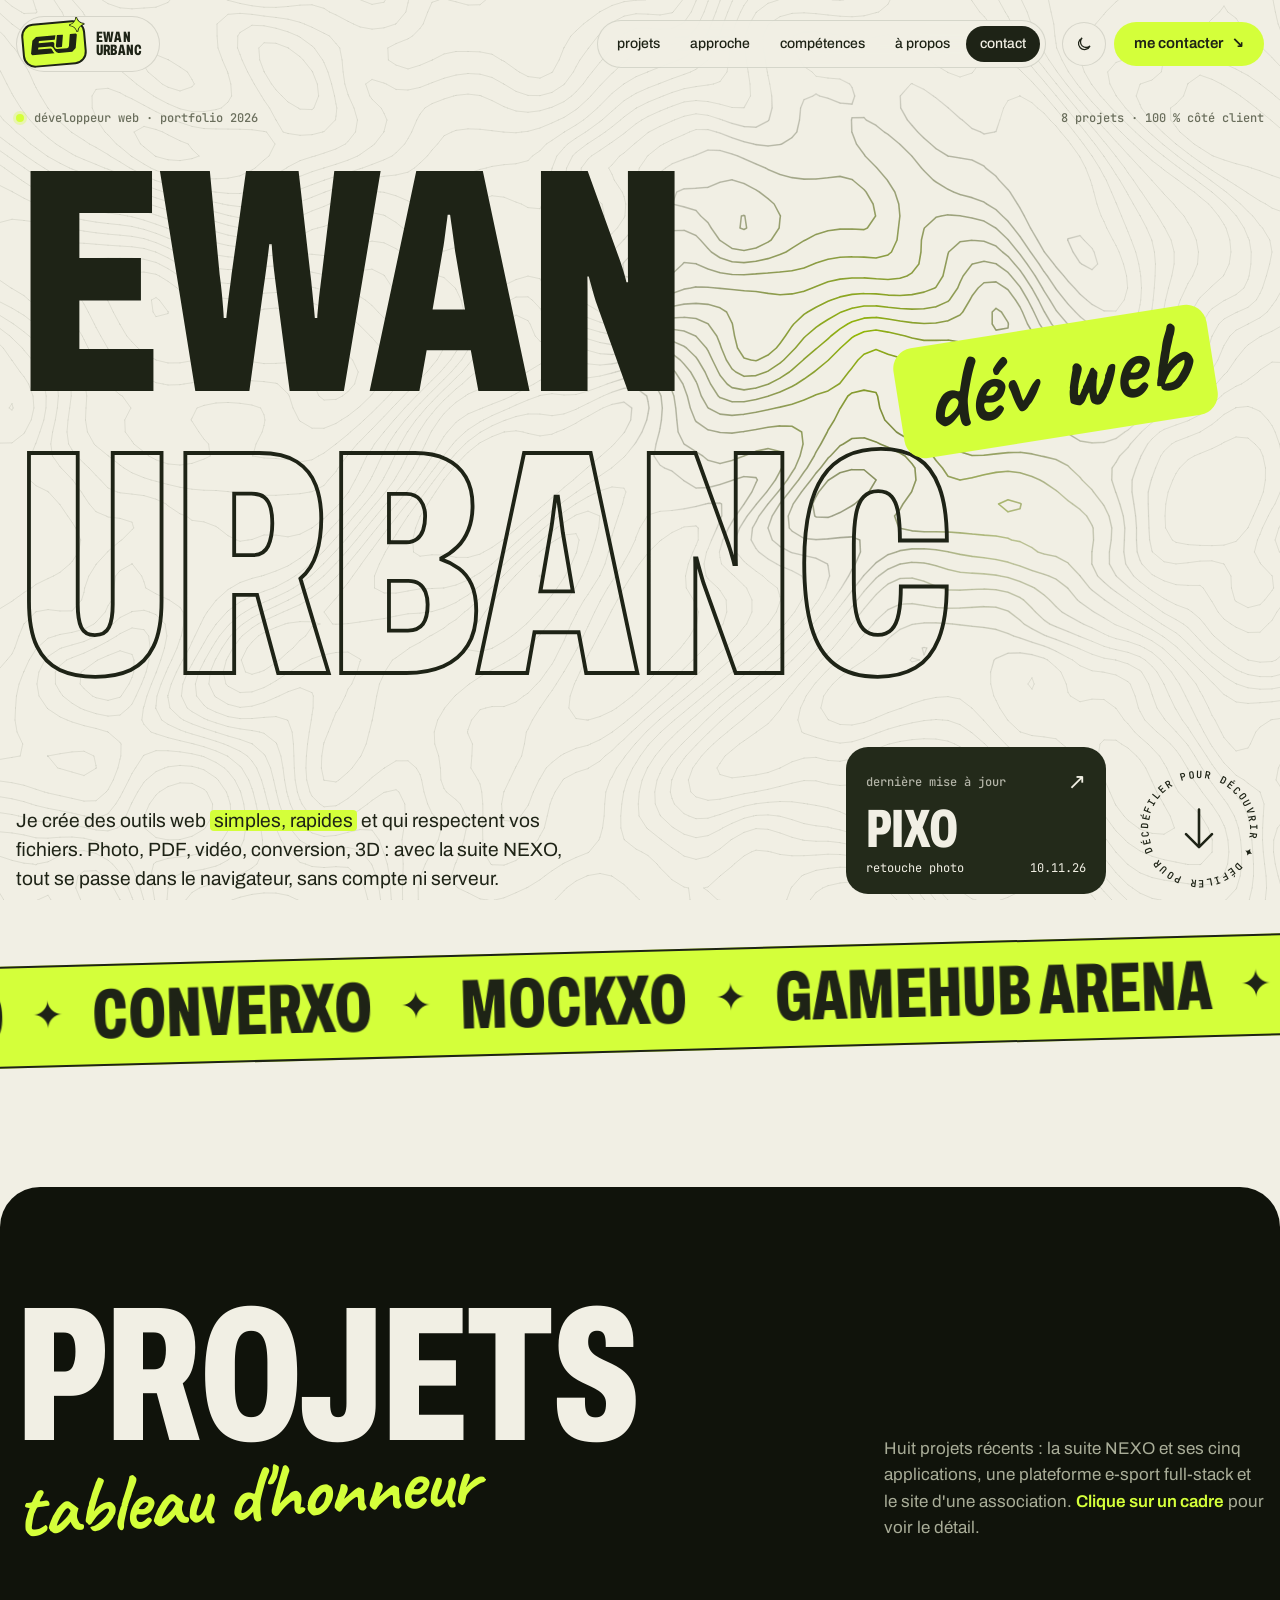
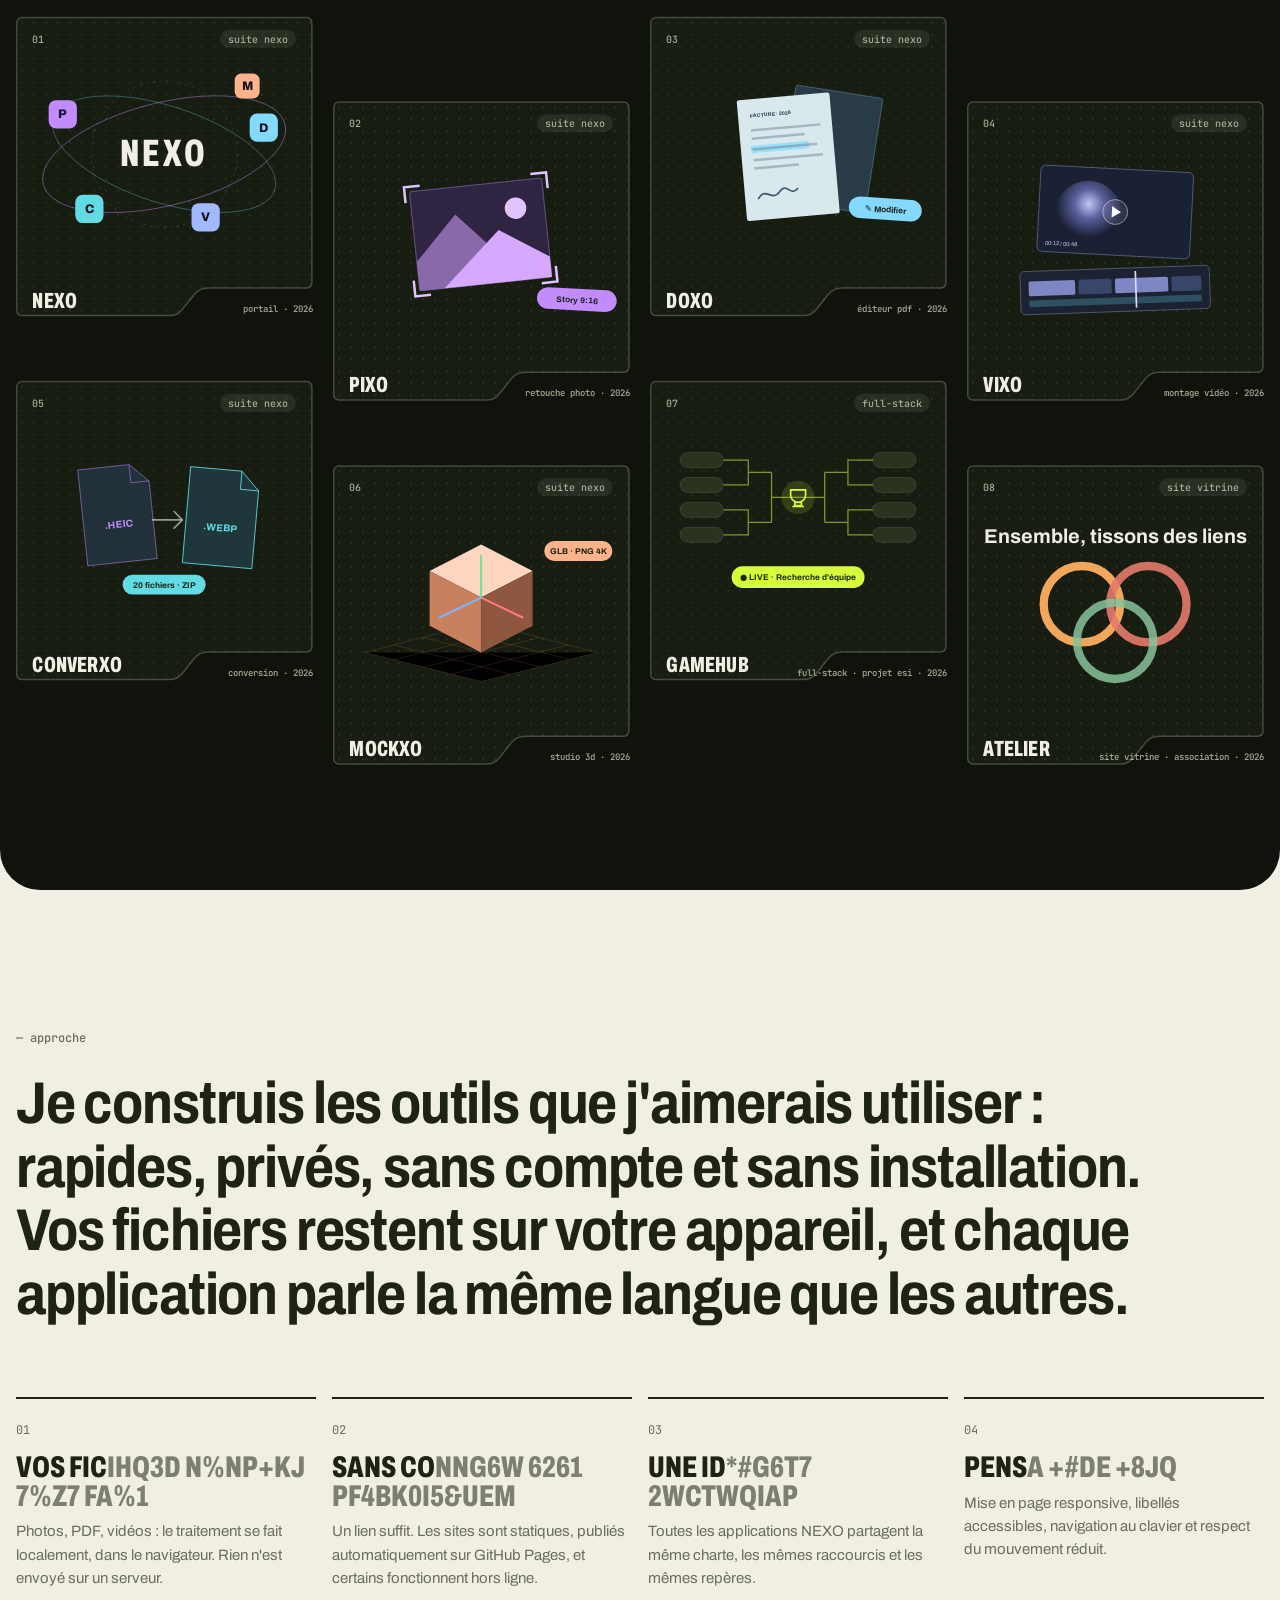
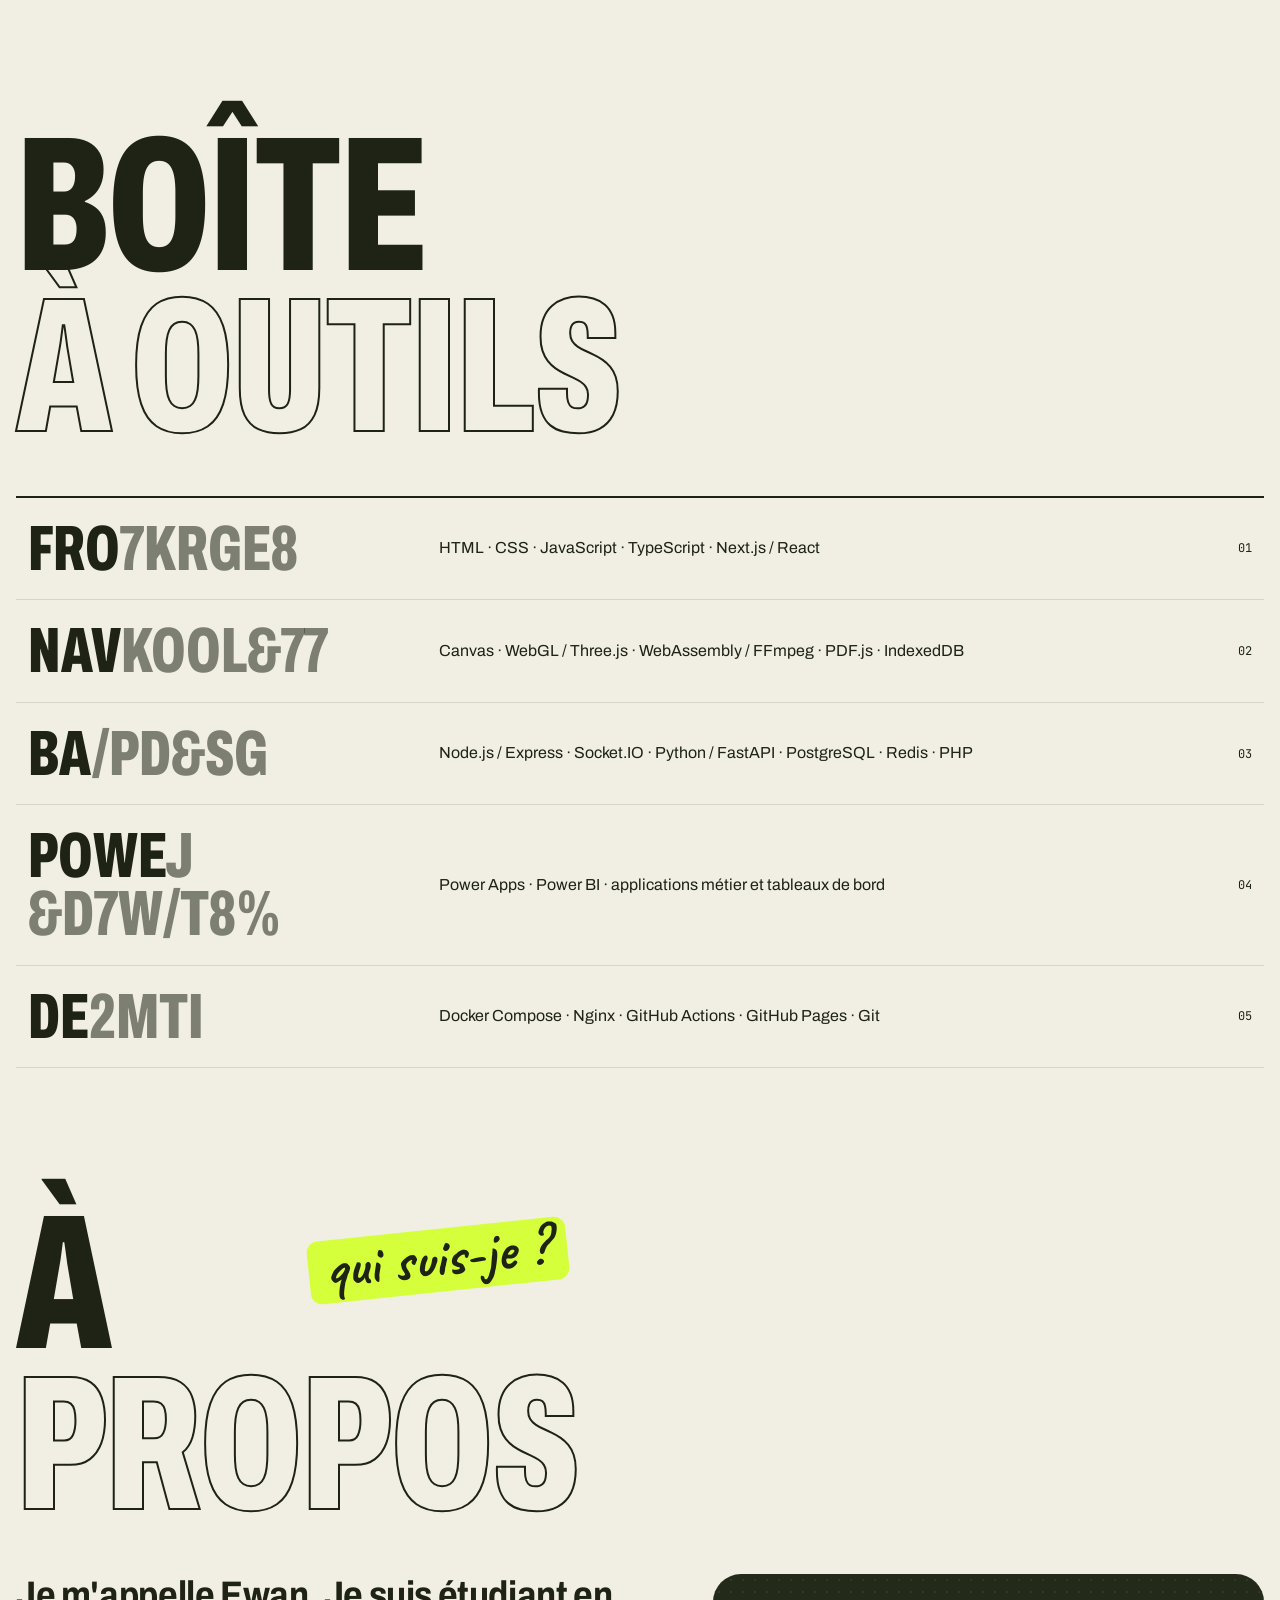
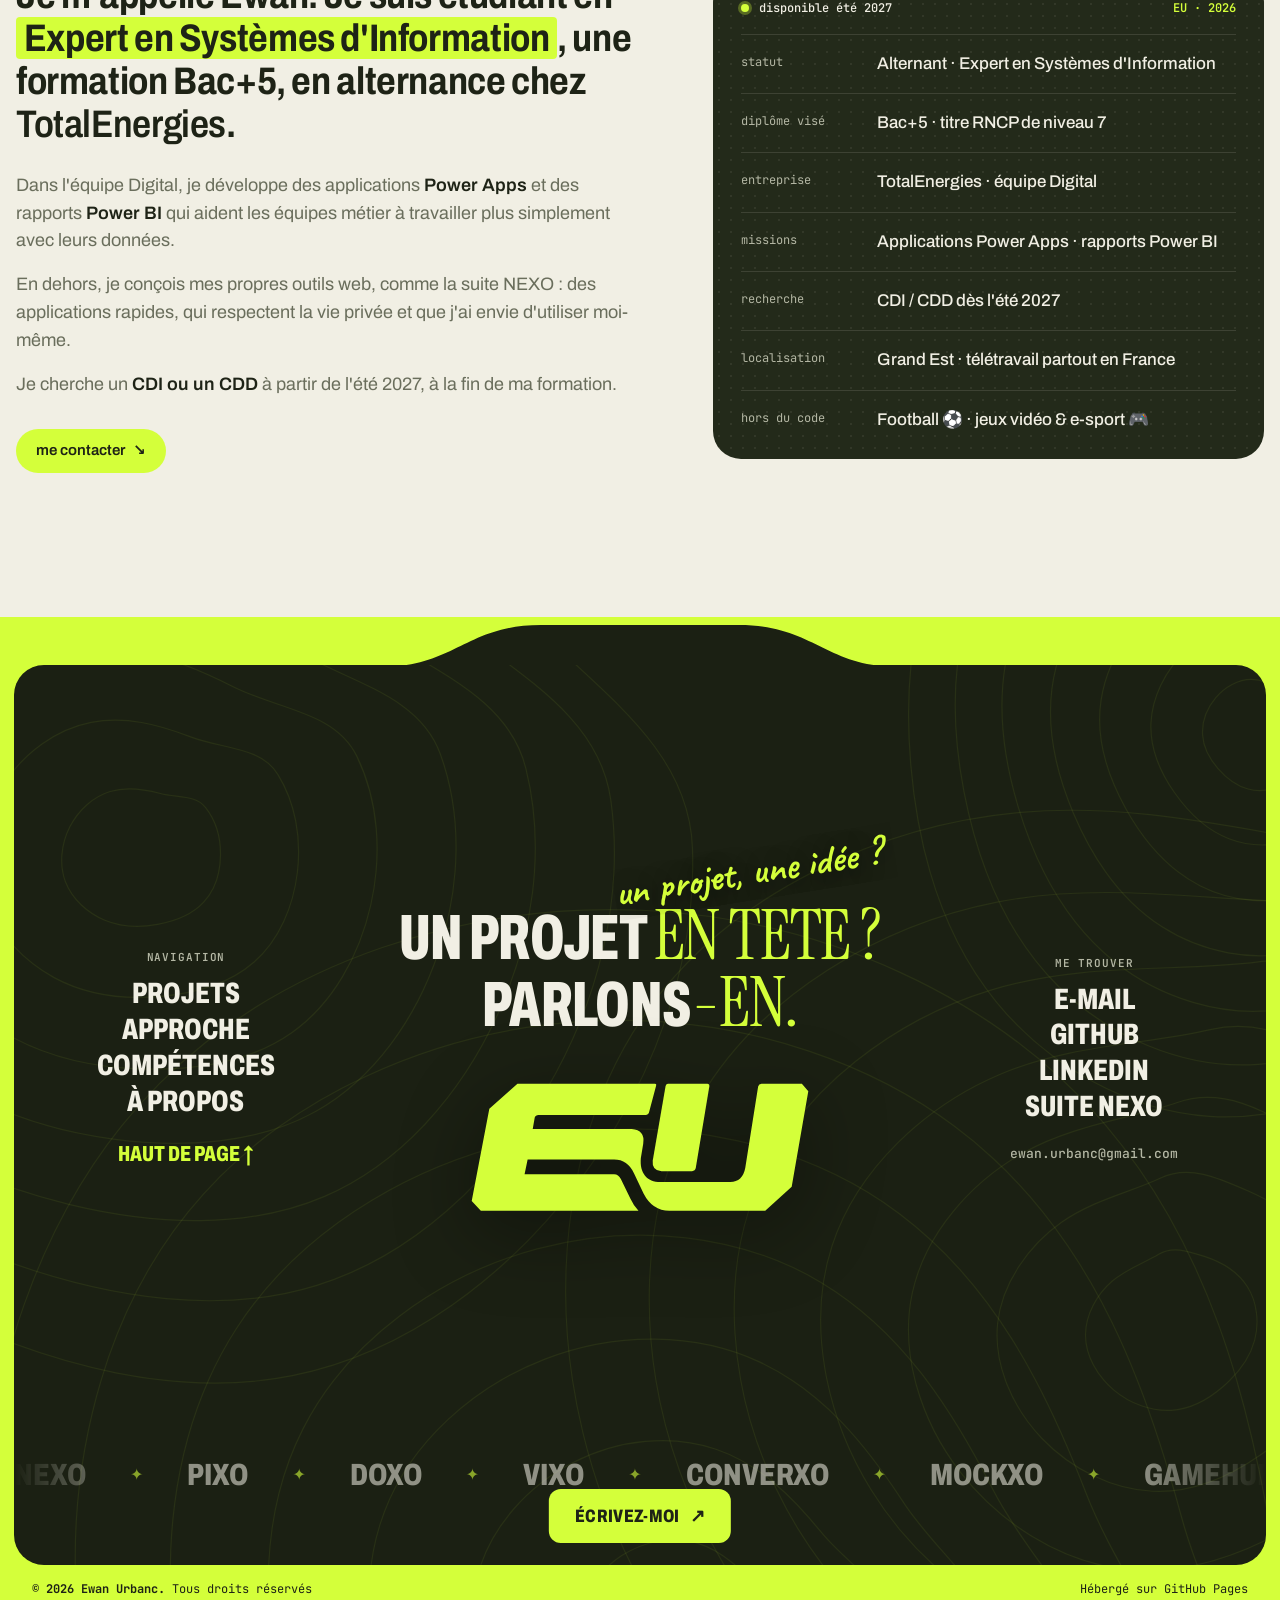
==== commit 0744e5c8: "Ajoute le lien LinkedIn dans la section contact" ====
--- a/index.html
+++ b/index.html
@@ -538,6 +538,7 @@
         <p class="footer-col-label">me trouver</p>
         <a href="https://mail.google.com/mail/u/0/?fs=1&amp;tf=cm&amp;to=ewan.urbanc@gmail.com&amp;su=Contact%20depuis%20ton%20portfolio" target="_blank" rel="noopener">E-mail</a>
         <a href="https://github.com/NouGrr" target="_blank" rel="noopener">GitHub</a>
+        <a href="https://www.linkedin.com/in/ewan-urbanc-75b48a221/" target="_blank" rel="noopener">LinkedIn</a>
         <a href="https://nougrr.github.io/nexo/" target="_blank" rel="noopener">Suite Nexo</a>
         <a class="footer-col-mail" href="https://mail.google.com/mail/u/0/?fs=1&amp;tf=cm&amp;to=ewan.urbanc@gmail.com&amp;su=Contact%20depuis%20ton%20portfolio" target="_blank" rel="noopener">ewan.urbanc@gmail.com</a>
       </div>
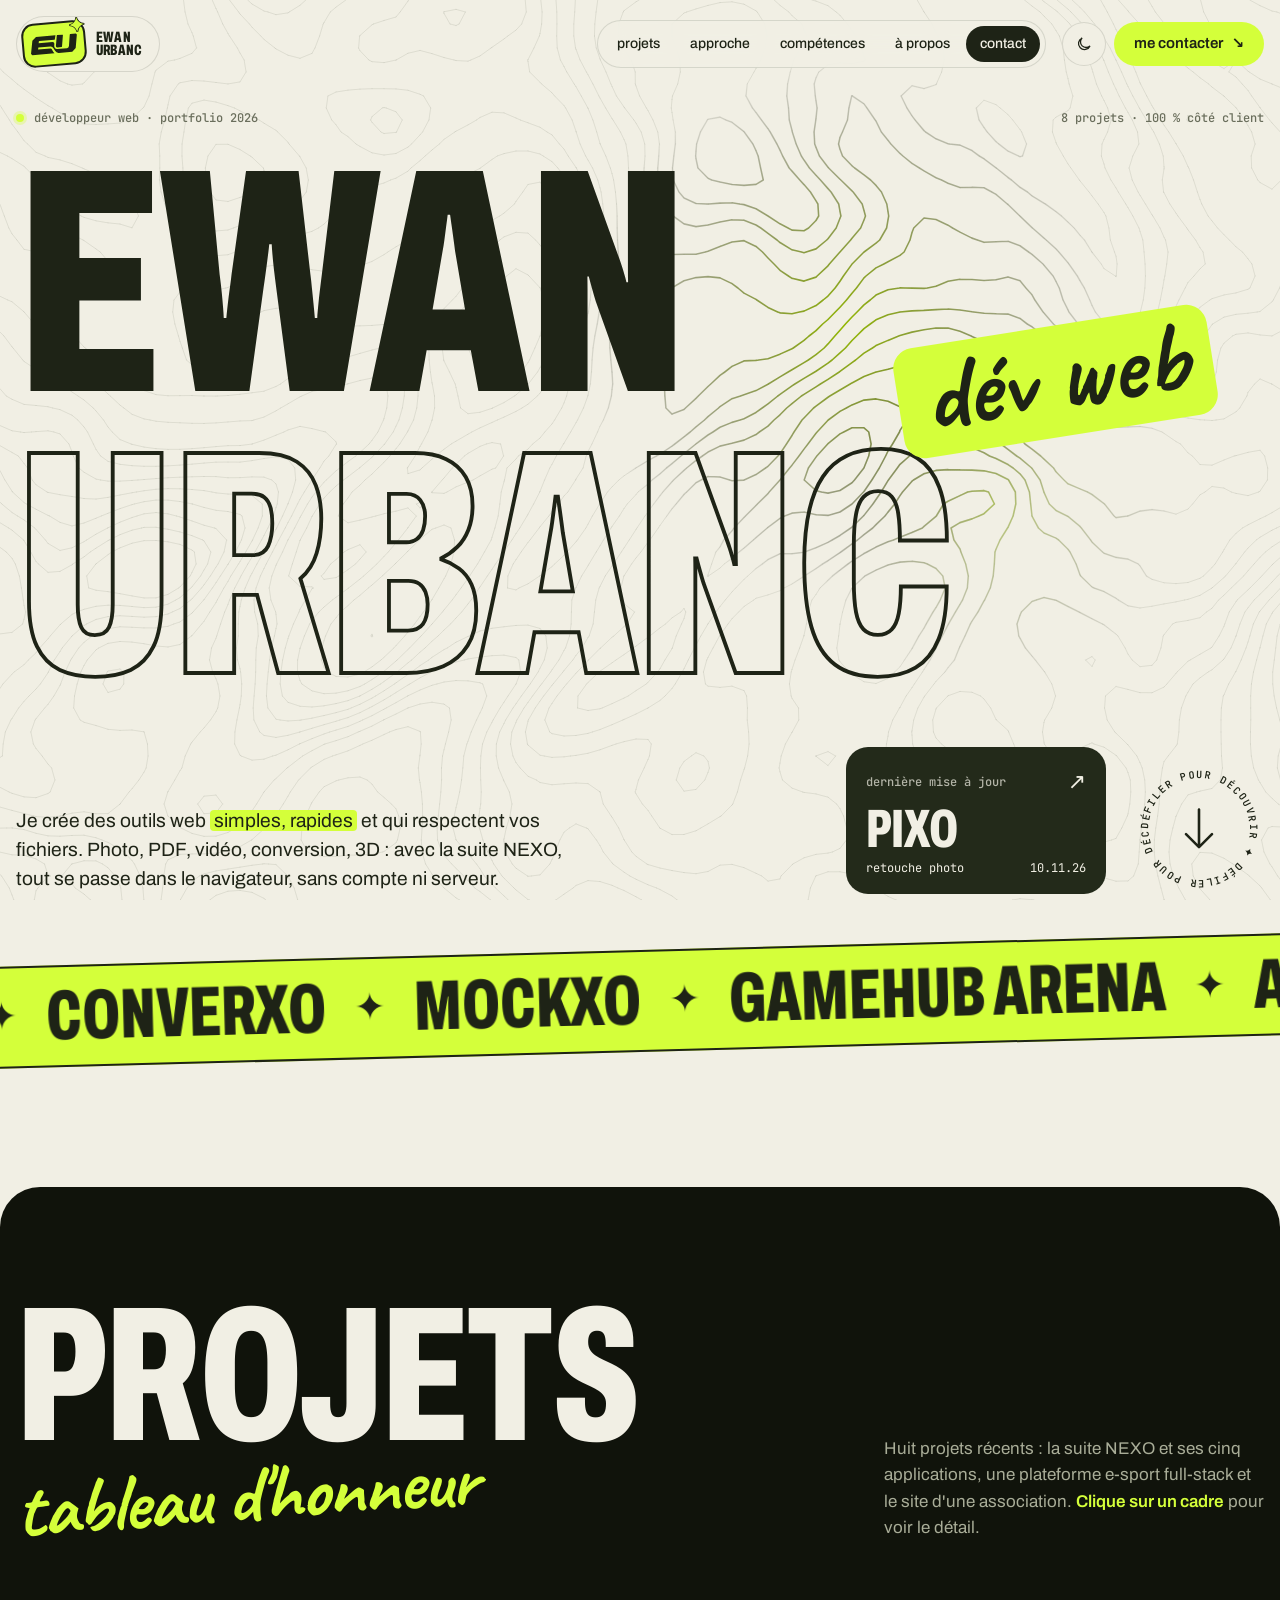
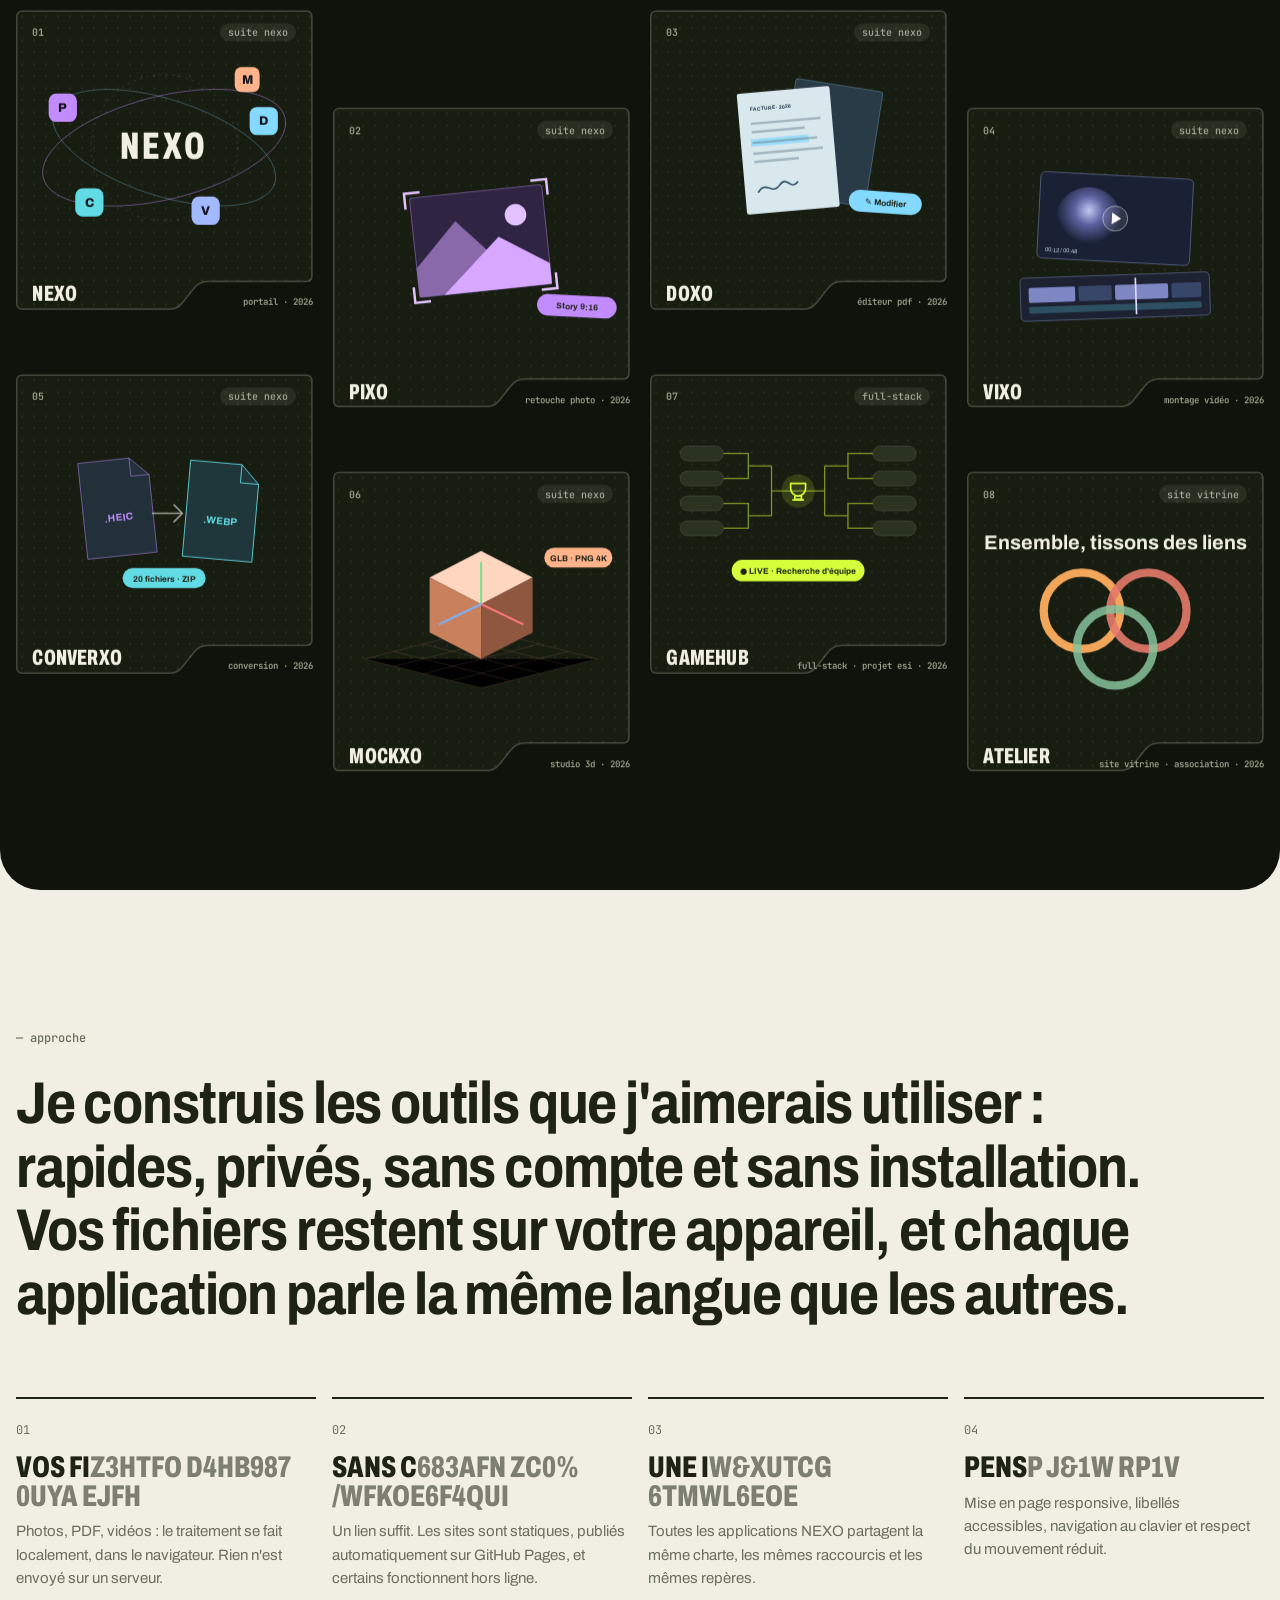
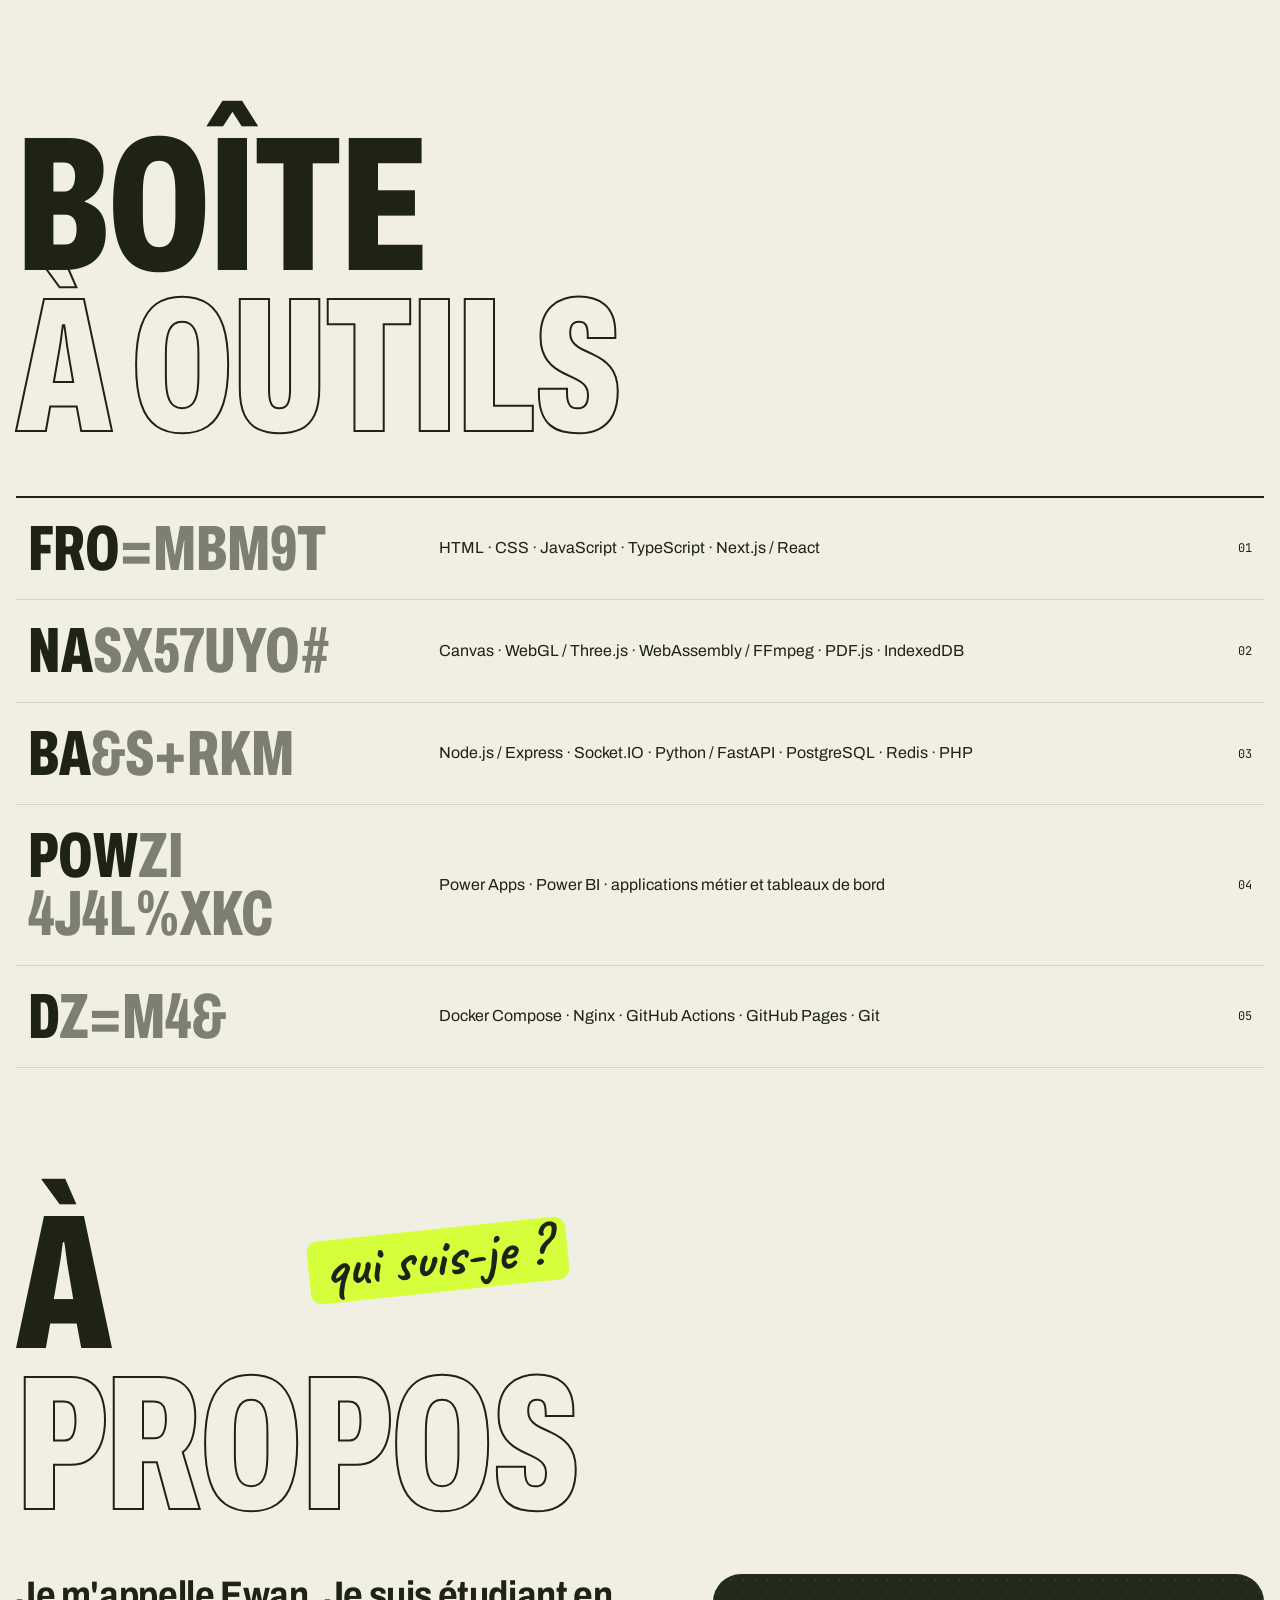
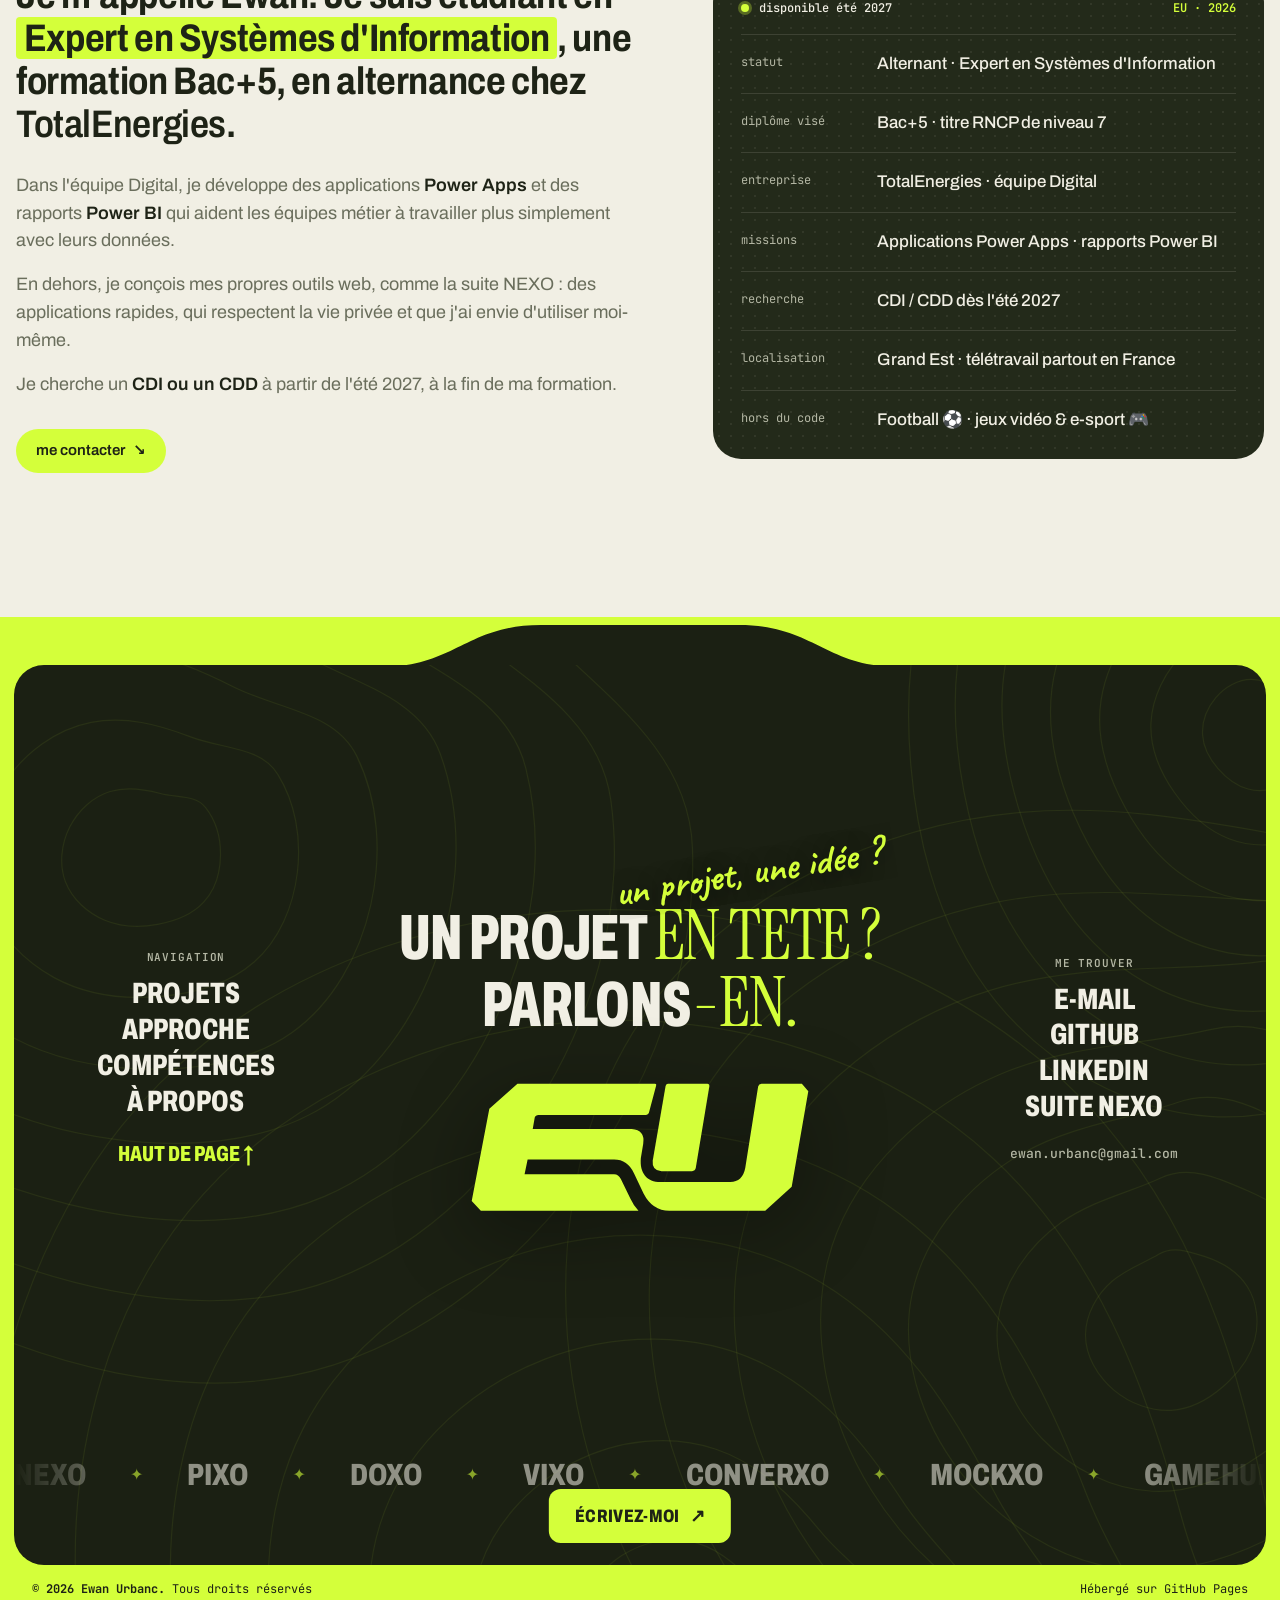
==== commit 9a0b4048: "Ajoute le favicon.ico à la racine, le sitemap, le robots.txt et la vérification Google" ====
--- a/index.html
+++ b/index.html
@@ -6,10 +6,11 @@
   <title>Ewan Urbanc — Portfolio</title>
   <meta name="description" content="Portfolio d'Ewan Urbanc, développeur web : la suite NEXO (Pixo, Doxo, Vixo, Converxo, Mockxo), GameHub Arena et L'Atelier des Liens.">
   <meta name="theme-color" content="#f1efe4">
-  <link rel="icon" href="assets/favicon-32.png" sizes="32x32" type="image/png">
-  <link rel="icon" href="assets/favicon-48.png" sizes="48x48" type="image/png">
-  <link rel="icon" href="assets/favicon-512.png" sizes="512x512" type="image/png">
-  <link rel="apple-touch-icon" href="assets/apple-touch-icon.png">
+  <link rel="icon" href="/favicon.ico" sizes="any">
+  <link rel="icon" href="/assets/favicon-32.png" sizes="32x32" type="image/png">
+  <link rel="icon" href="/assets/favicon-48.png" sizes="48x48" type="image/png">
+  <link rel="icon" href="/assets/favicon-512.png" sizes="512x512" type="image/png">
+  <link rel="apple-touch-icon" href="/assets/apple-touch-icon.png">
   <link rel="preconnect" href="https://fonts.googleapis.com">
   <link rel="preconnect" href="https://fonts.gstatic.com" crossorigin>
   <link href="https://fonts.googleapis.com/css2?family=Archivo:ital,wdth,wght@0,62..125,300..900;1,62..125,300..900&family=Caveat:wght@600;700&family=Instrument+Serif&family=JetBrains+Mono:wght@400;600&display=swap" rel="stylesheet">
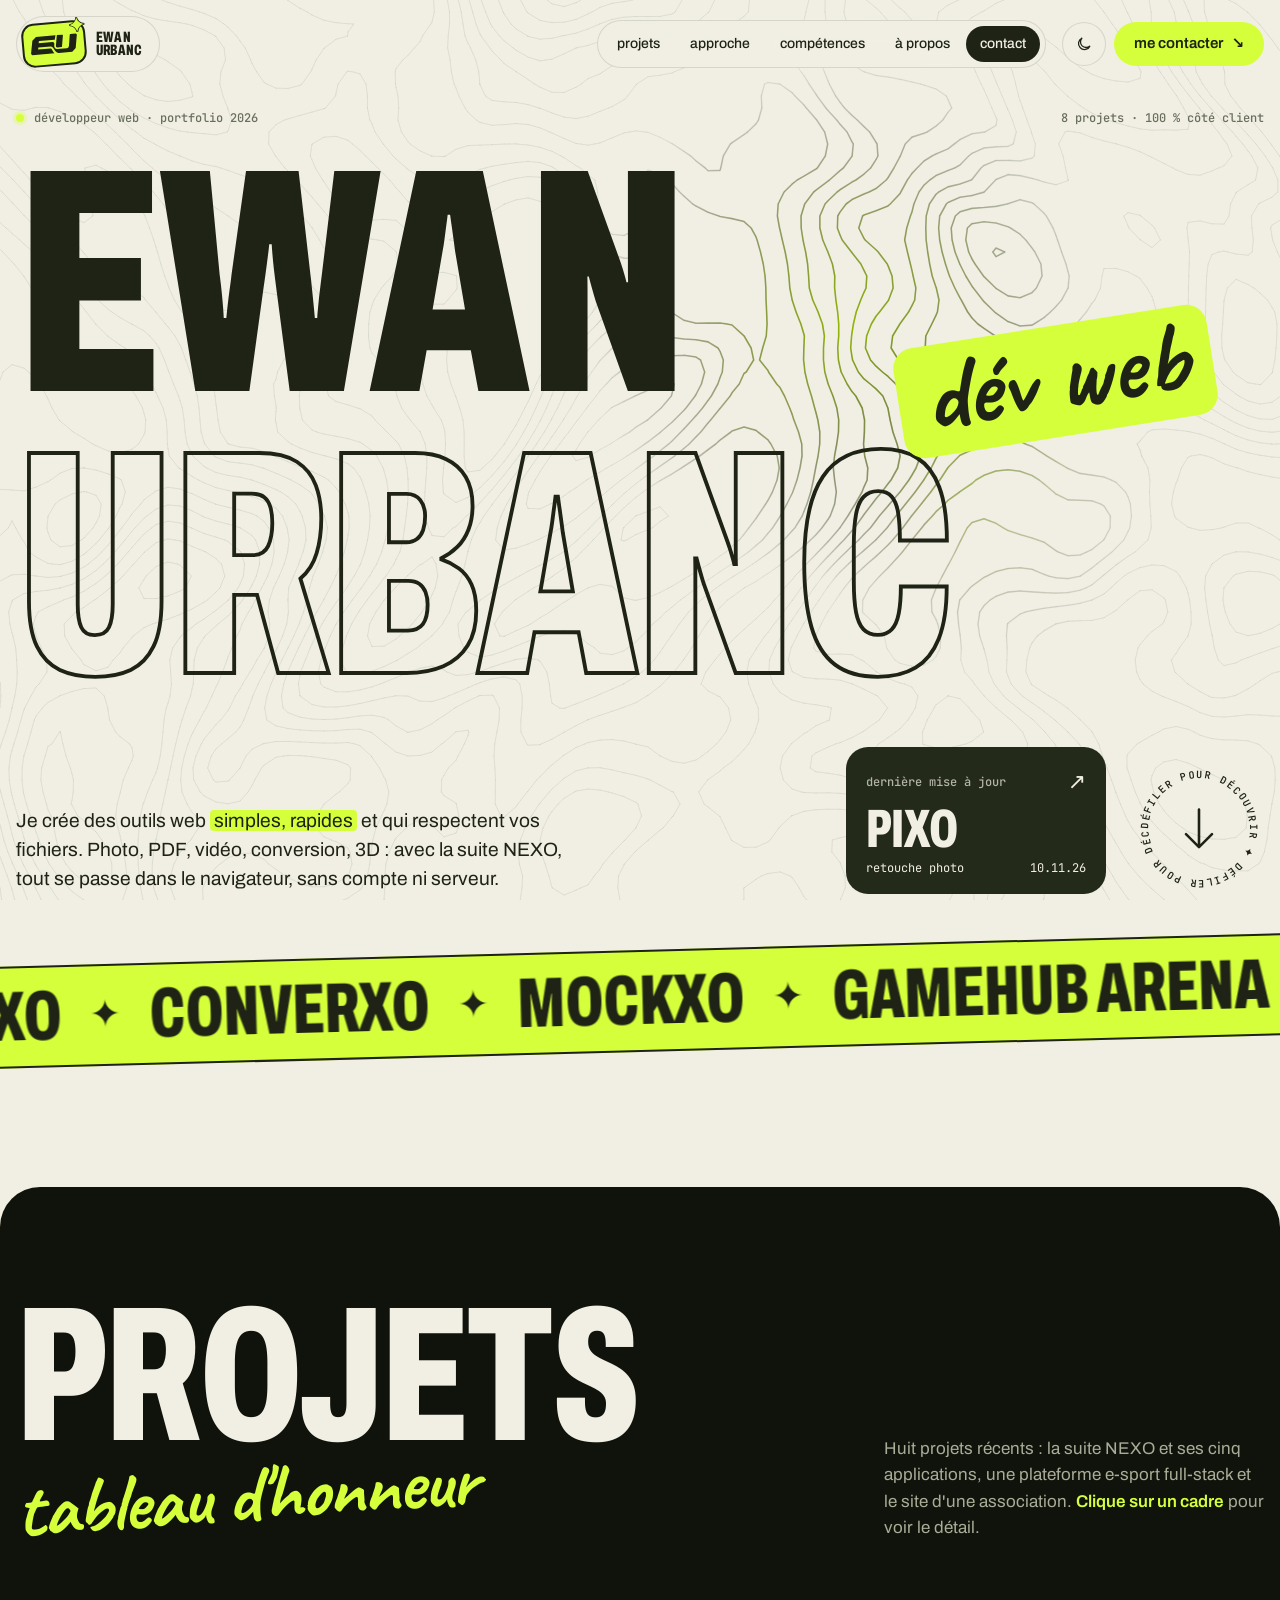
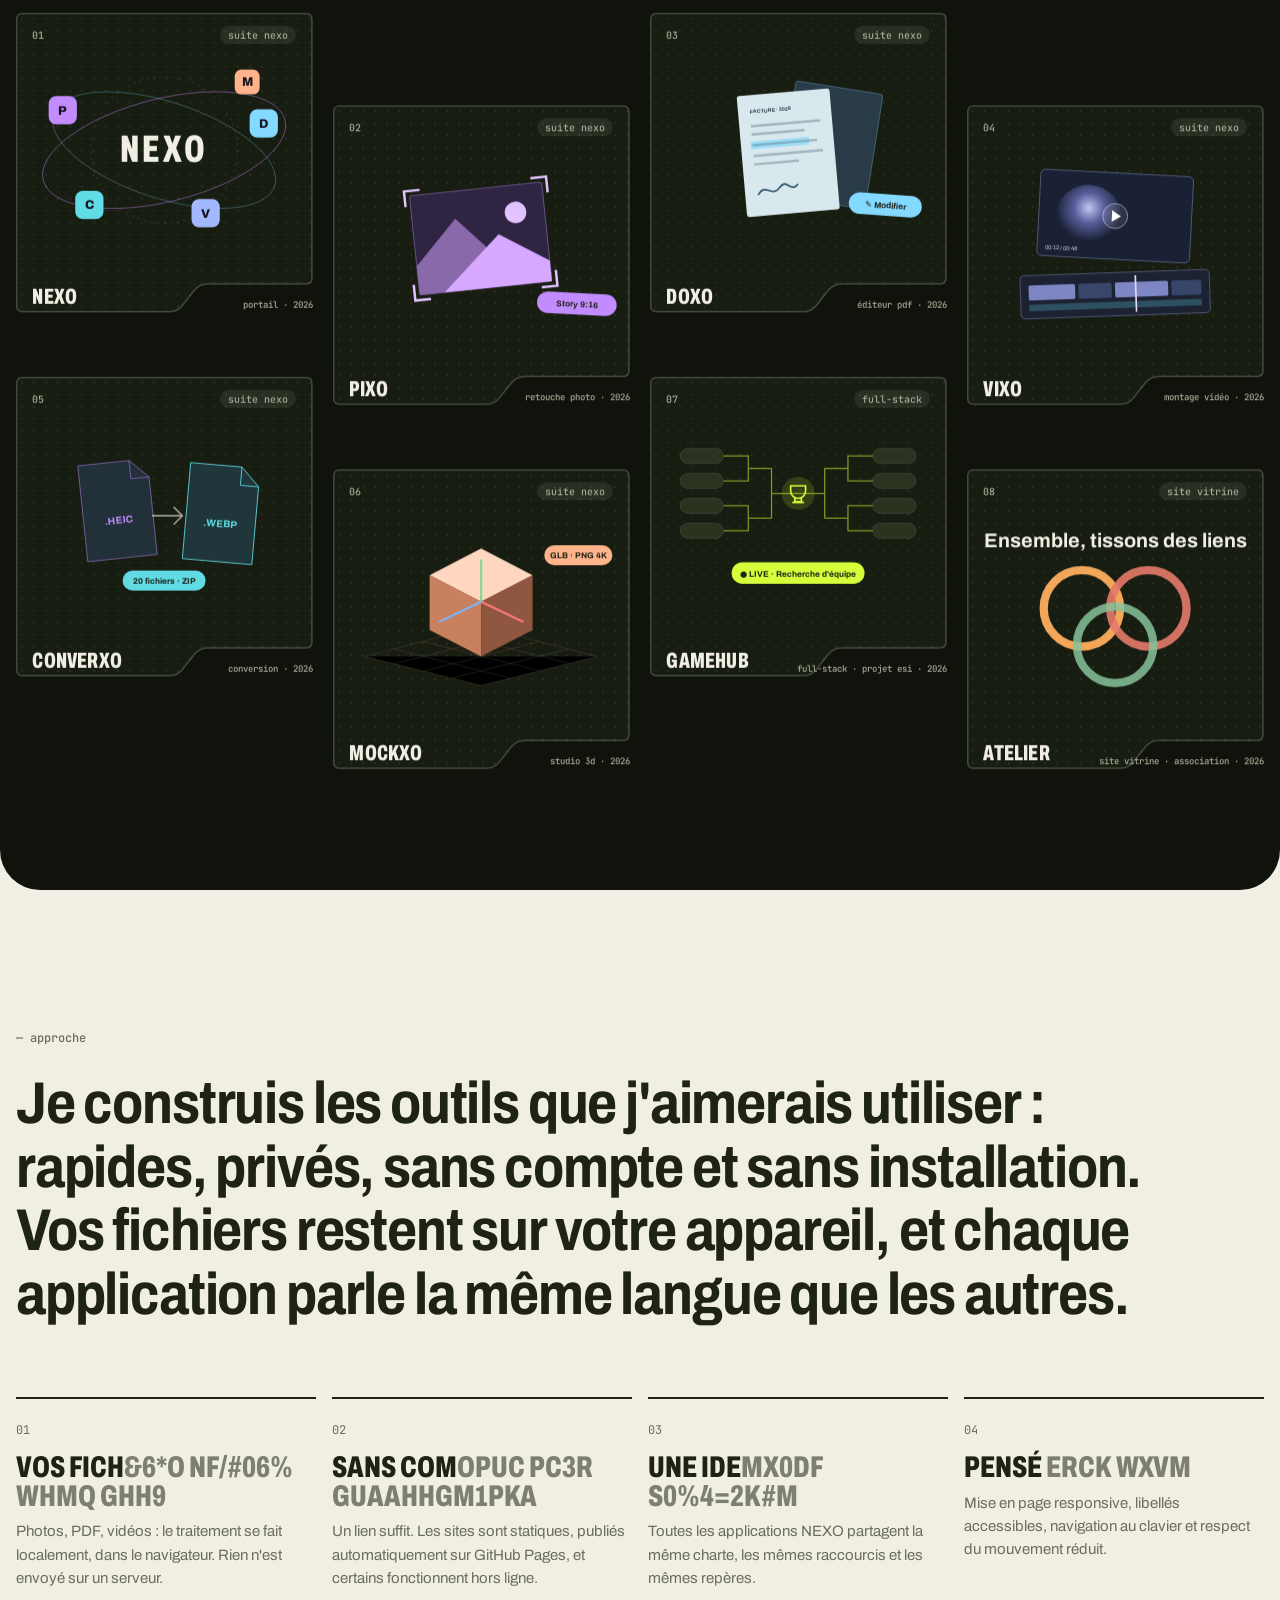
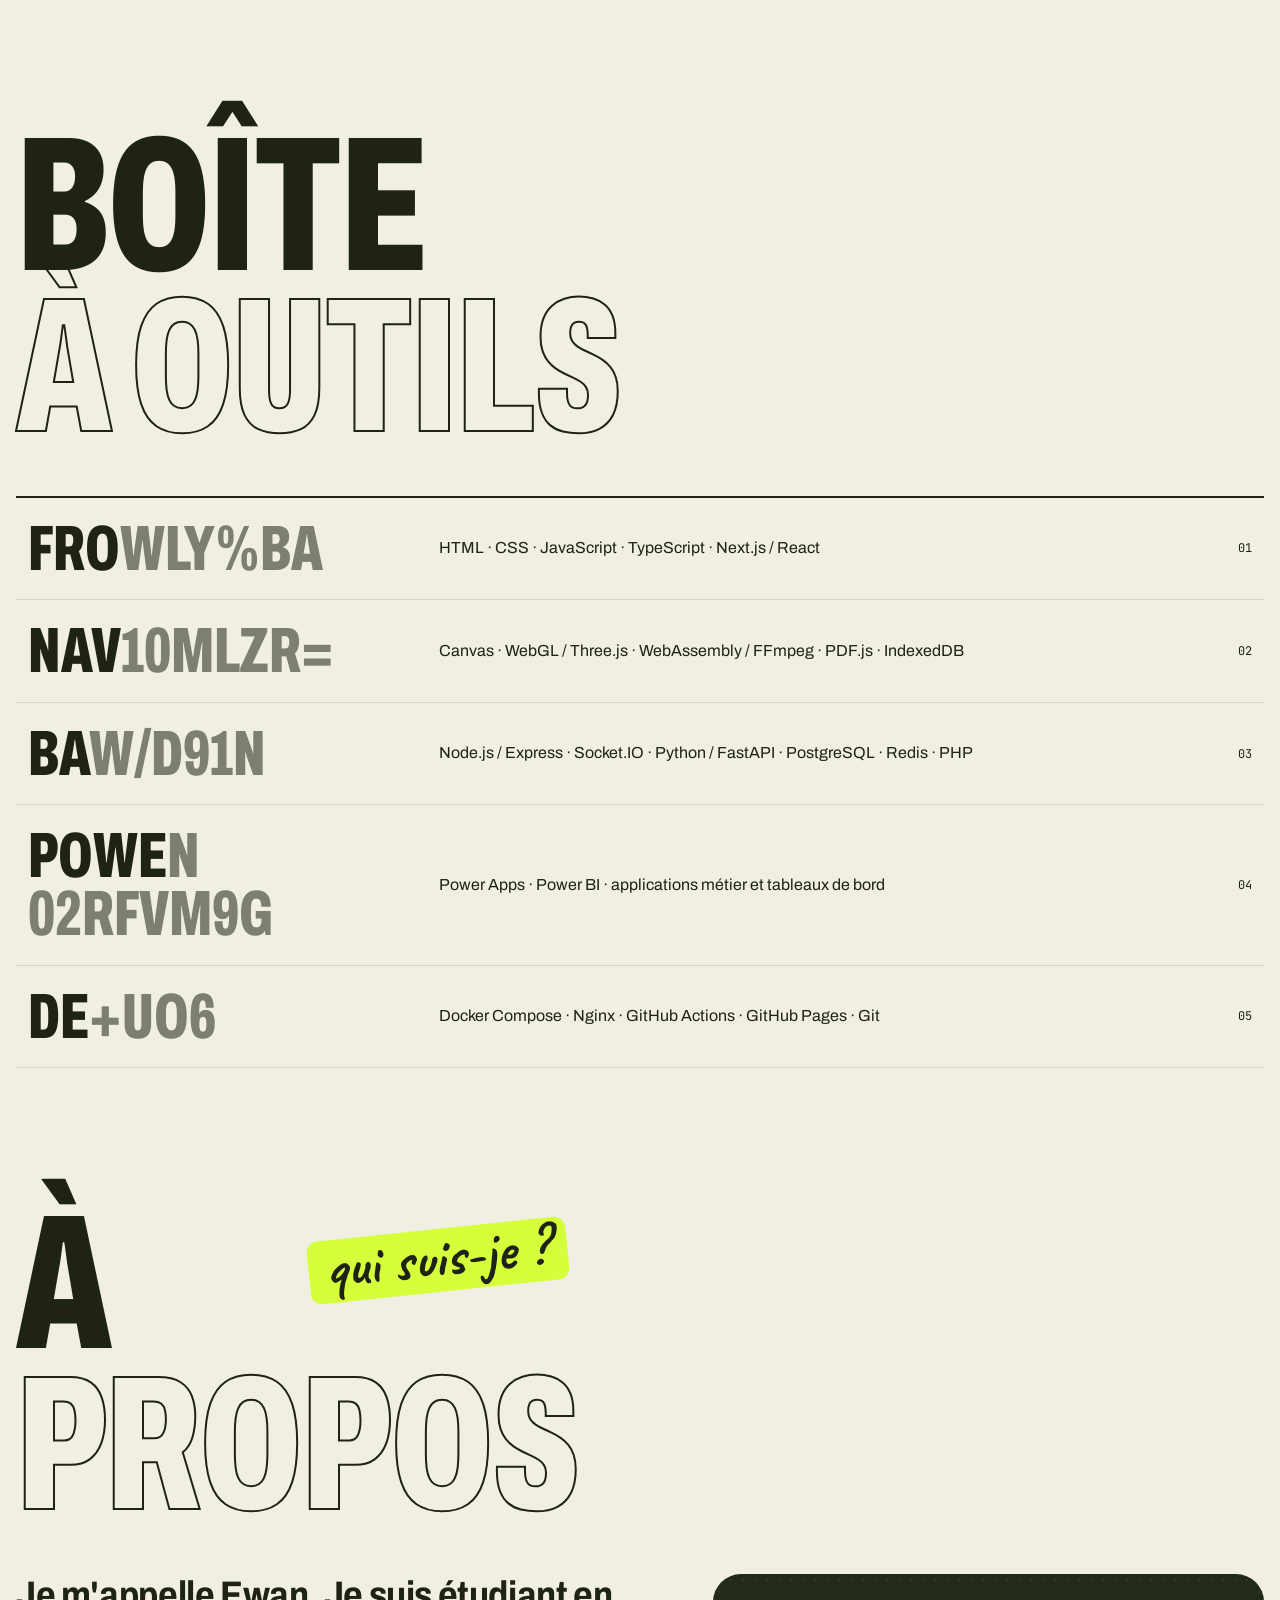
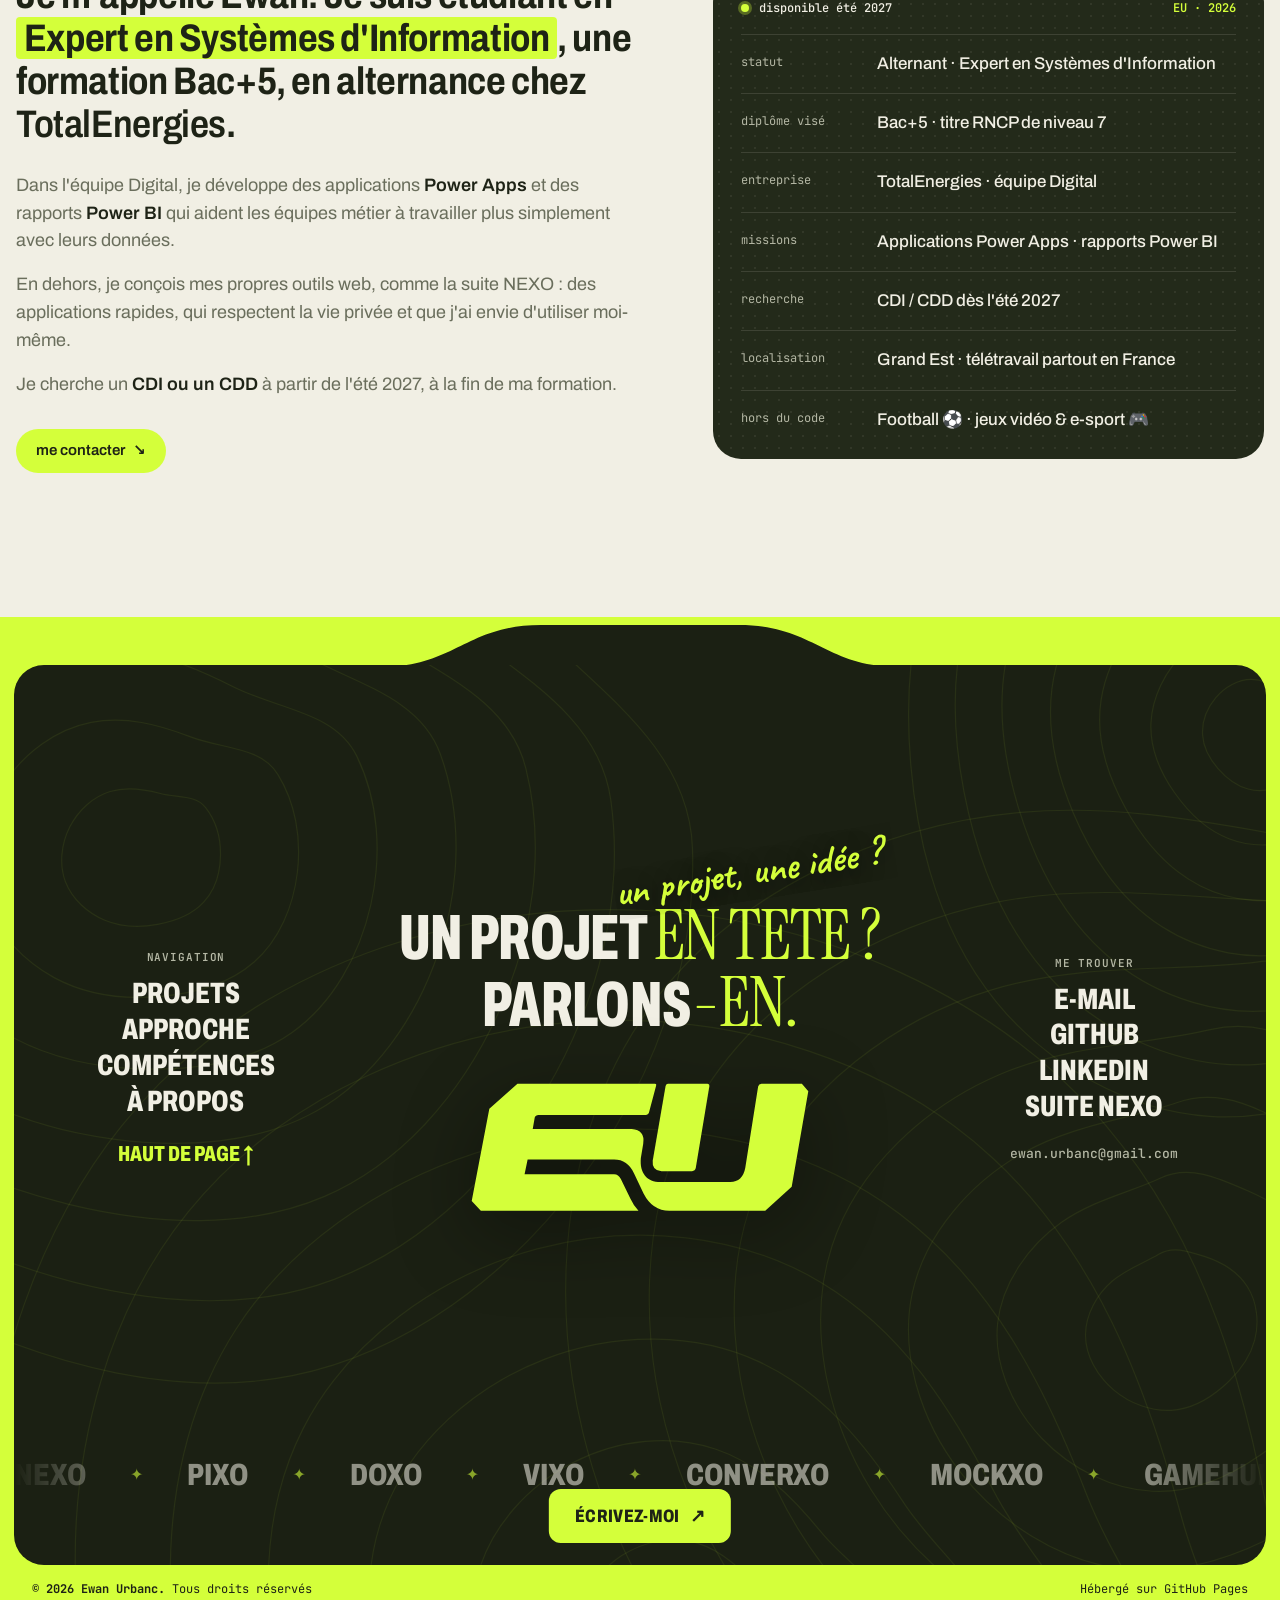
==== commit 7ecf1b2d: "Déclare le nom du site (Ewan Urbanc) pour Google et les aperçus de liens" ====
--- a/index.html
+++ b/index.html
@@ -6,6 +6,22 @@
   <title>Ewan Urbanc — Portfolio</title>
   <meta name="description" content="Portfolio d'Ewan Urbanc, développeur web : la suite NEXO (Pixo, Doxo, Vixo, Converxo, Mockxo), GameHub Arena et L'Atelier des Liens.">
   <meta name="theme-color" content="#f1efe4">
+  <link rel="canonical" href="https://ewanurbanc.netlify.app/">
+  <meta name="application-name" content="Ewan Urbanc">
+  <meta property="og:site_name" content="Ewan Urbanc">
+  <meta property="og:title" content="Ewan Urbanc — Portfolio">
+  <meta property="og:type" content="website">
+  <meta property="og:url" content="https://ewanurbanc.netlify.app/">
+  <meta property="og:image" content="https://ewanurbanc.netlify.app/assets/favicon-512.png">
+  <script type="application/ld+json">
+    {
+      "@context": "https://schema.org",
+      "@type": "WebSite",
+      "name": "Ewan Urbanc",
+      "alternateName": "Portfolio d'Ewan Urbanc",
+      "url": "https://ewanurbanc.netlify.app/"
+    }
+  </script>
   <link rel="icon" href="/favicon.ico" sizes="any">
   <link rel="icon" href="/assets/favicon-32.png" sizes="32x32" type="image/png">
   <link rel="icon" href="/assets/favicon-48.png" sizes="48x48" type="image/png">
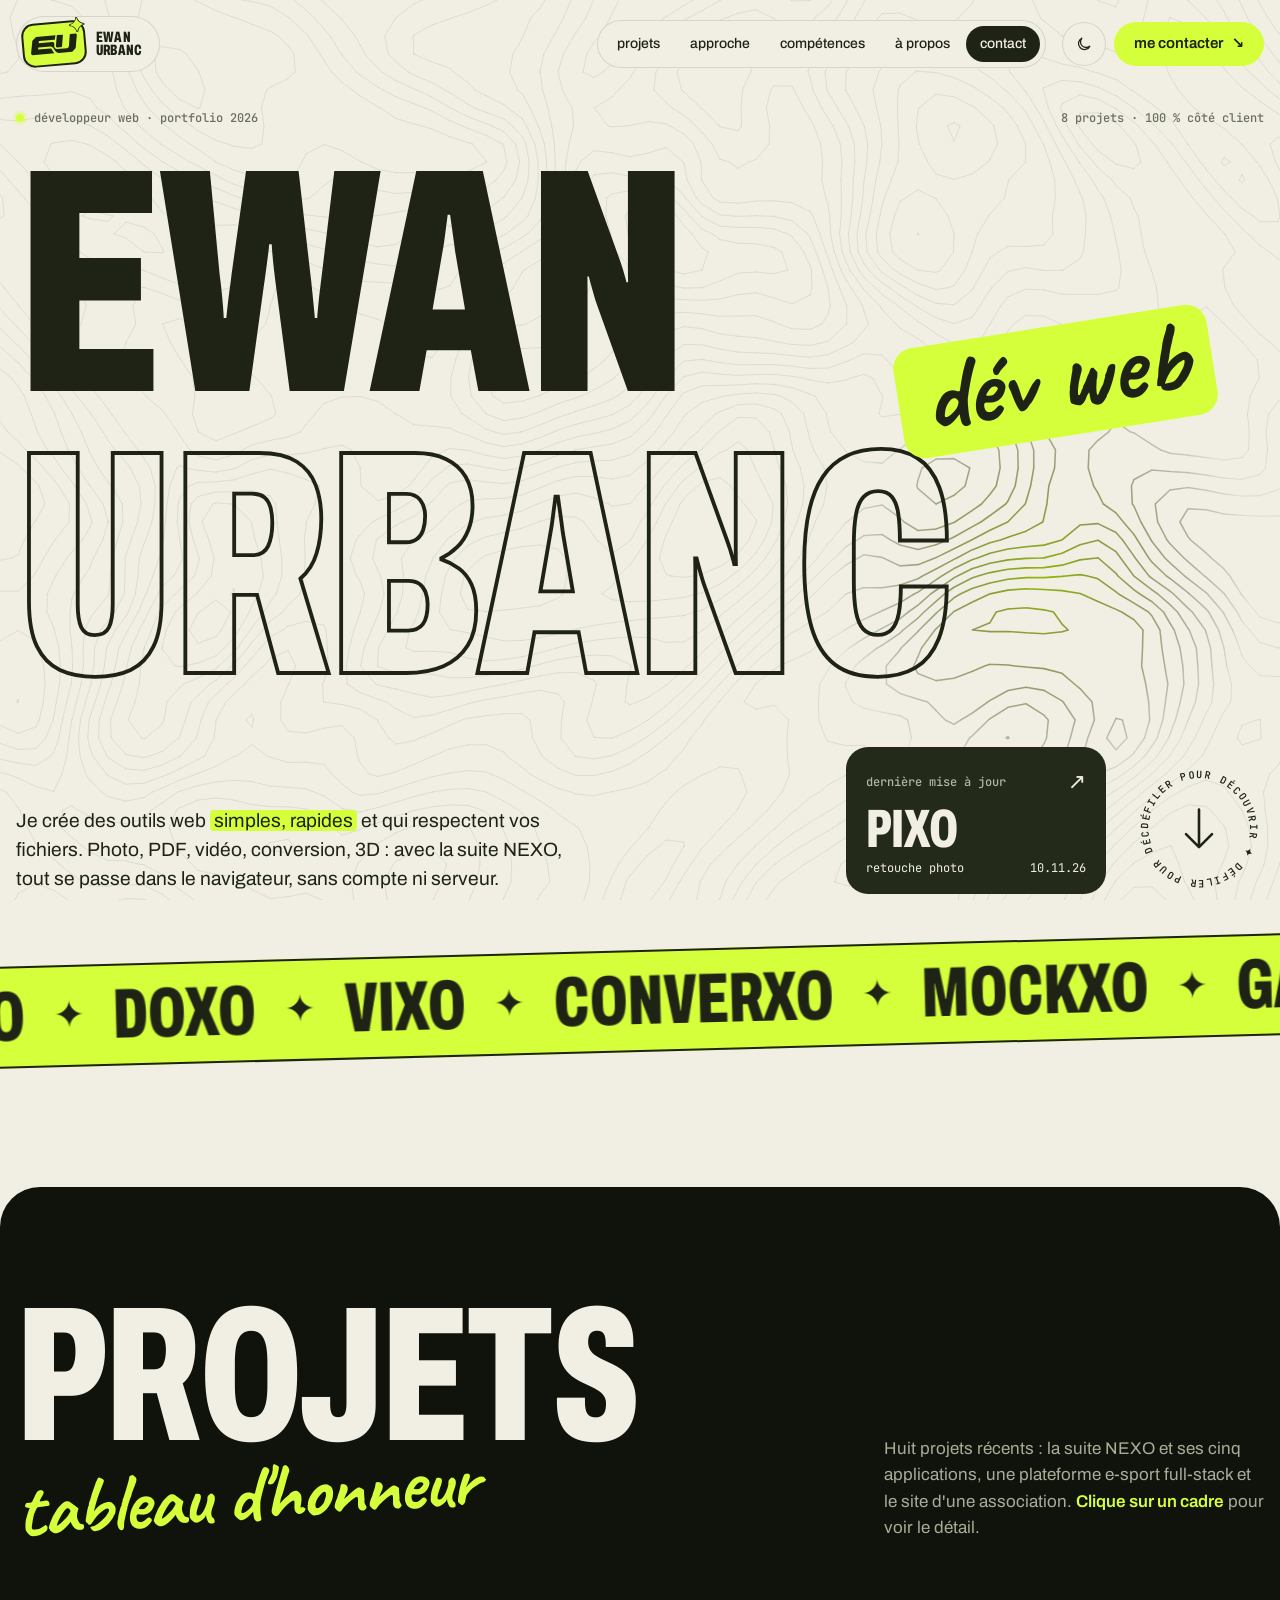
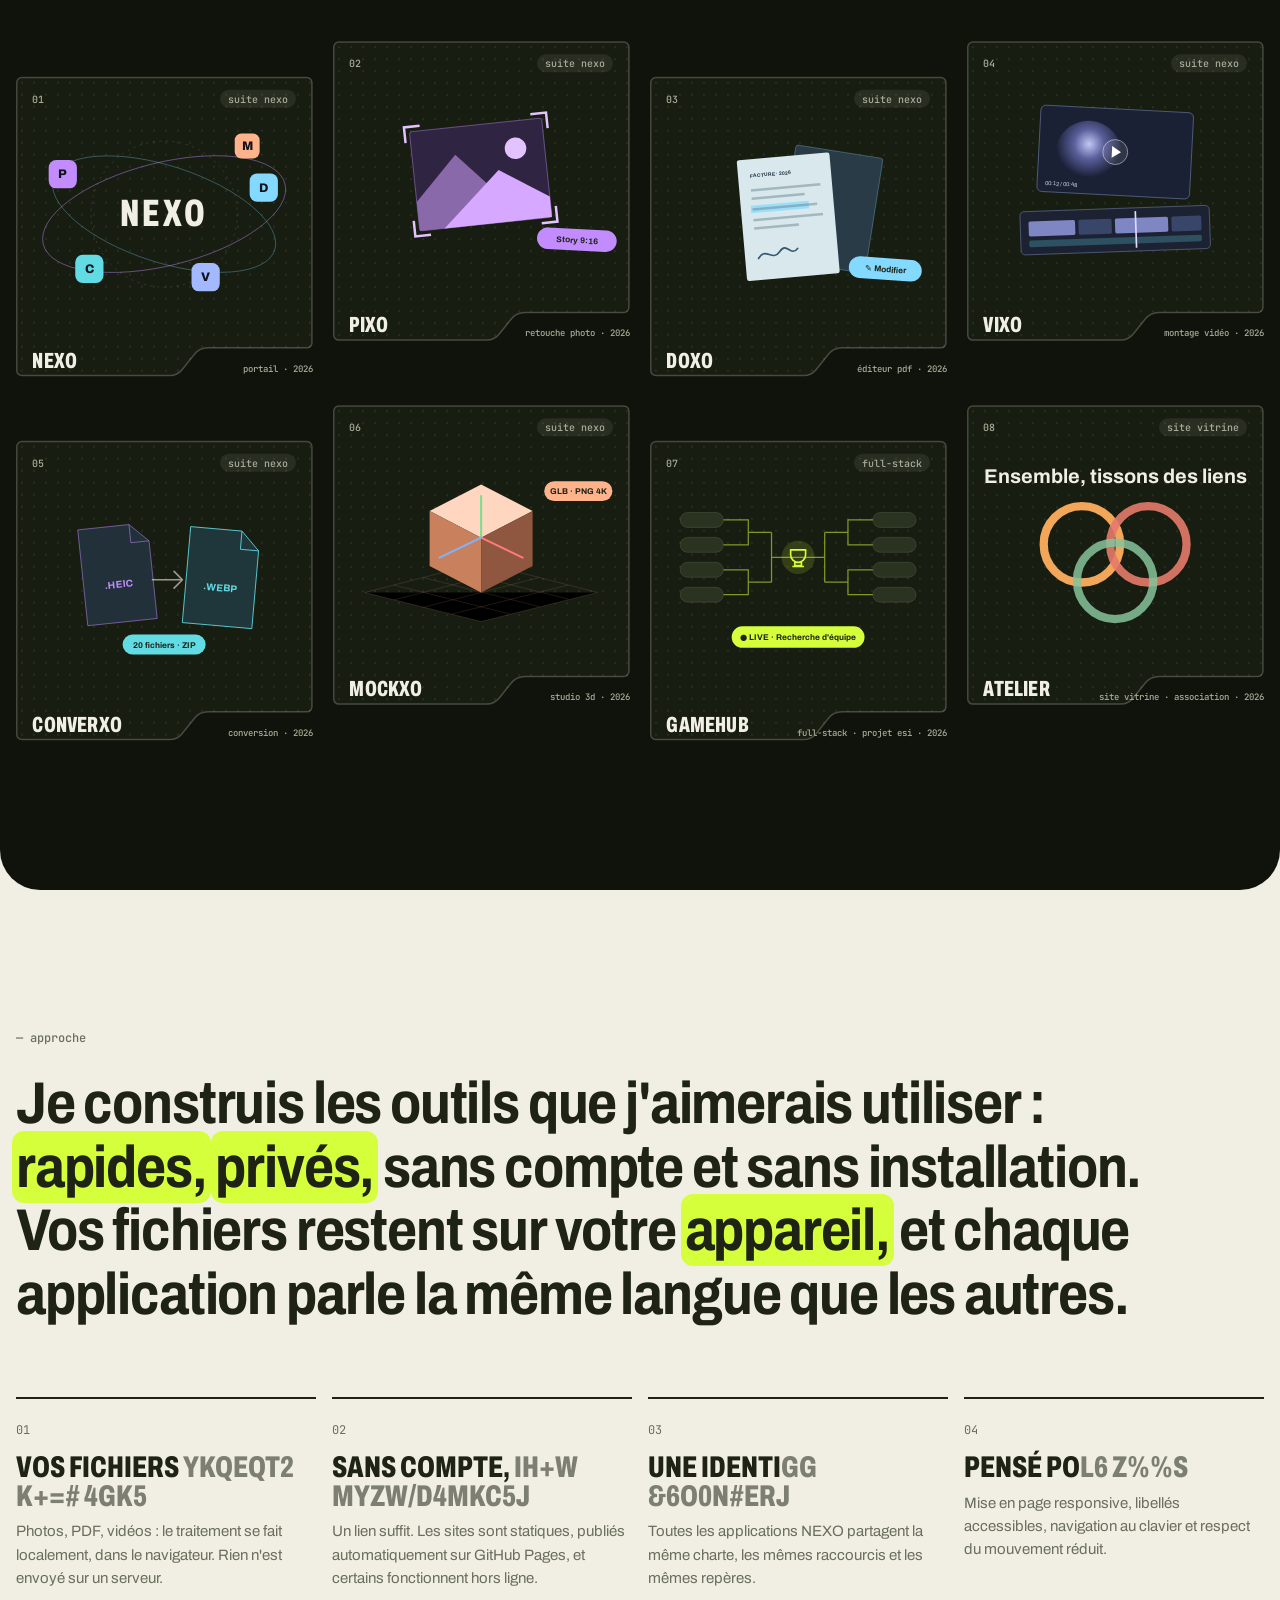
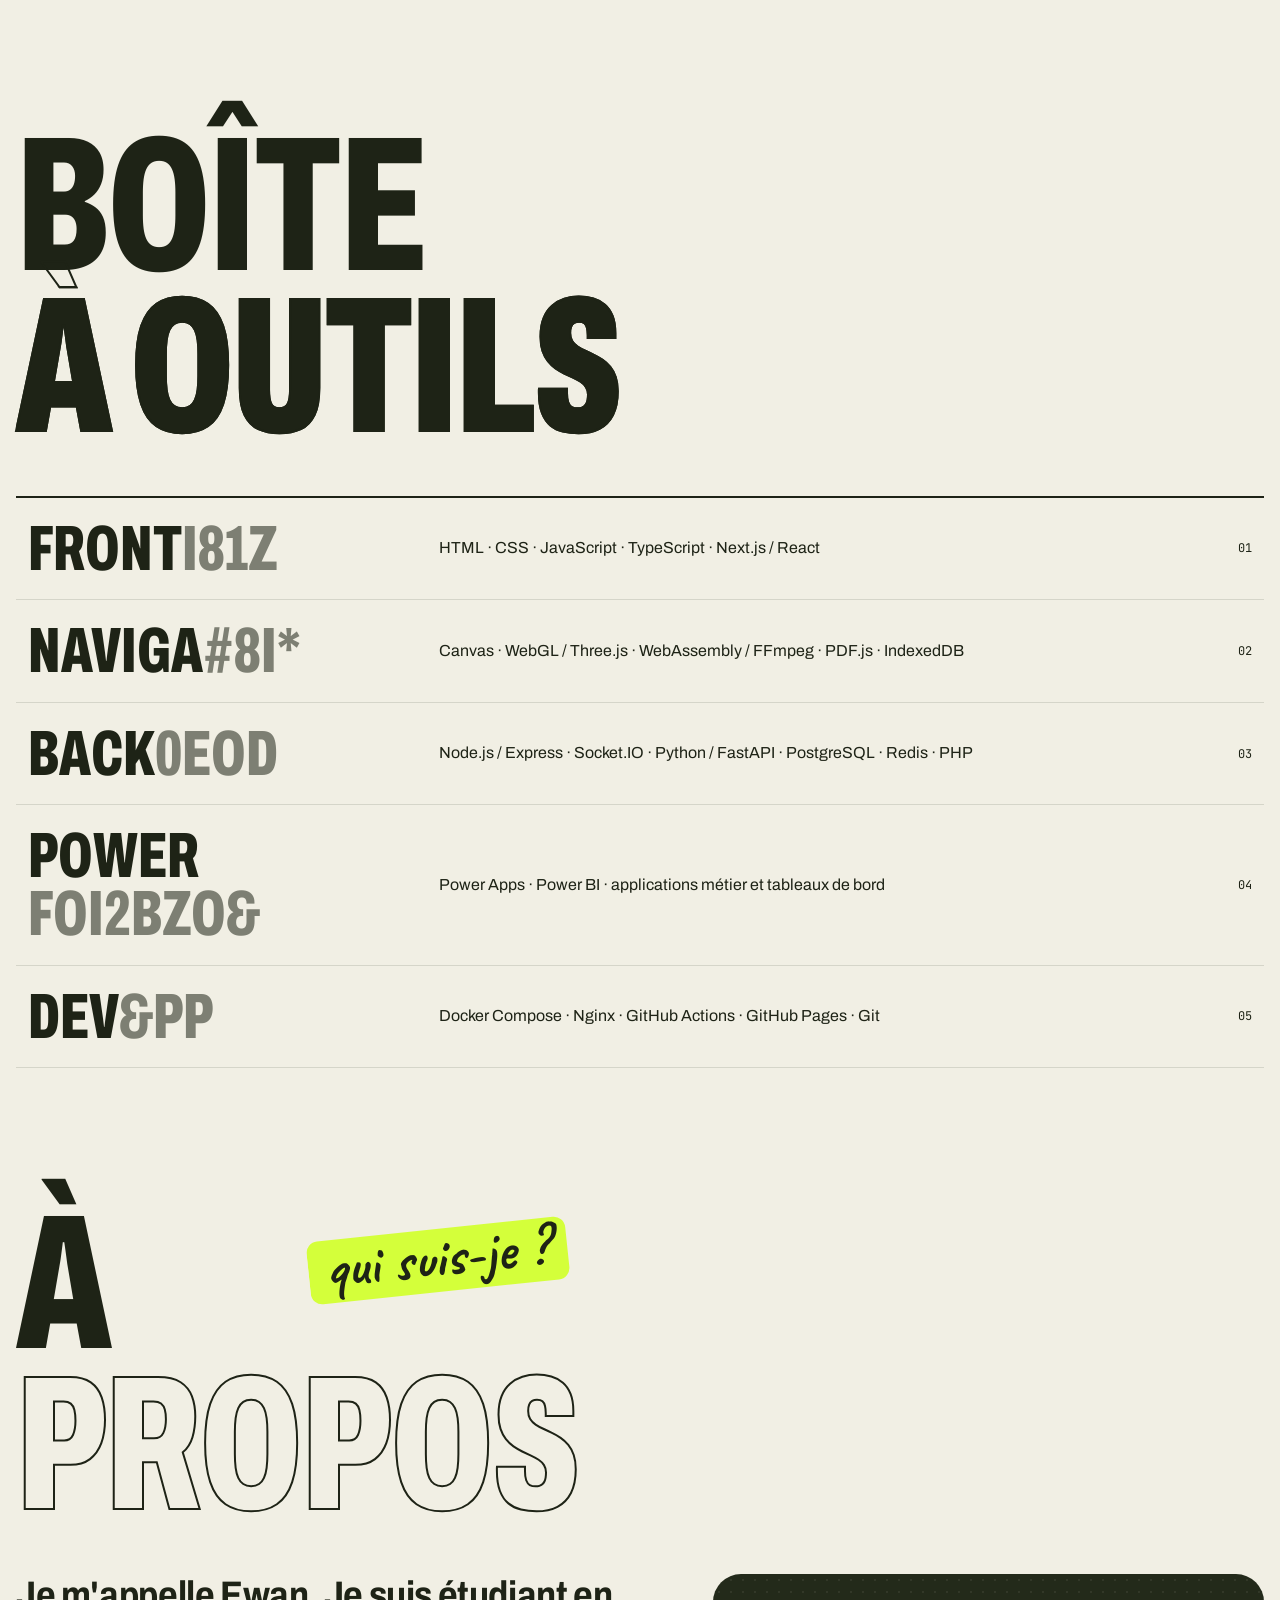
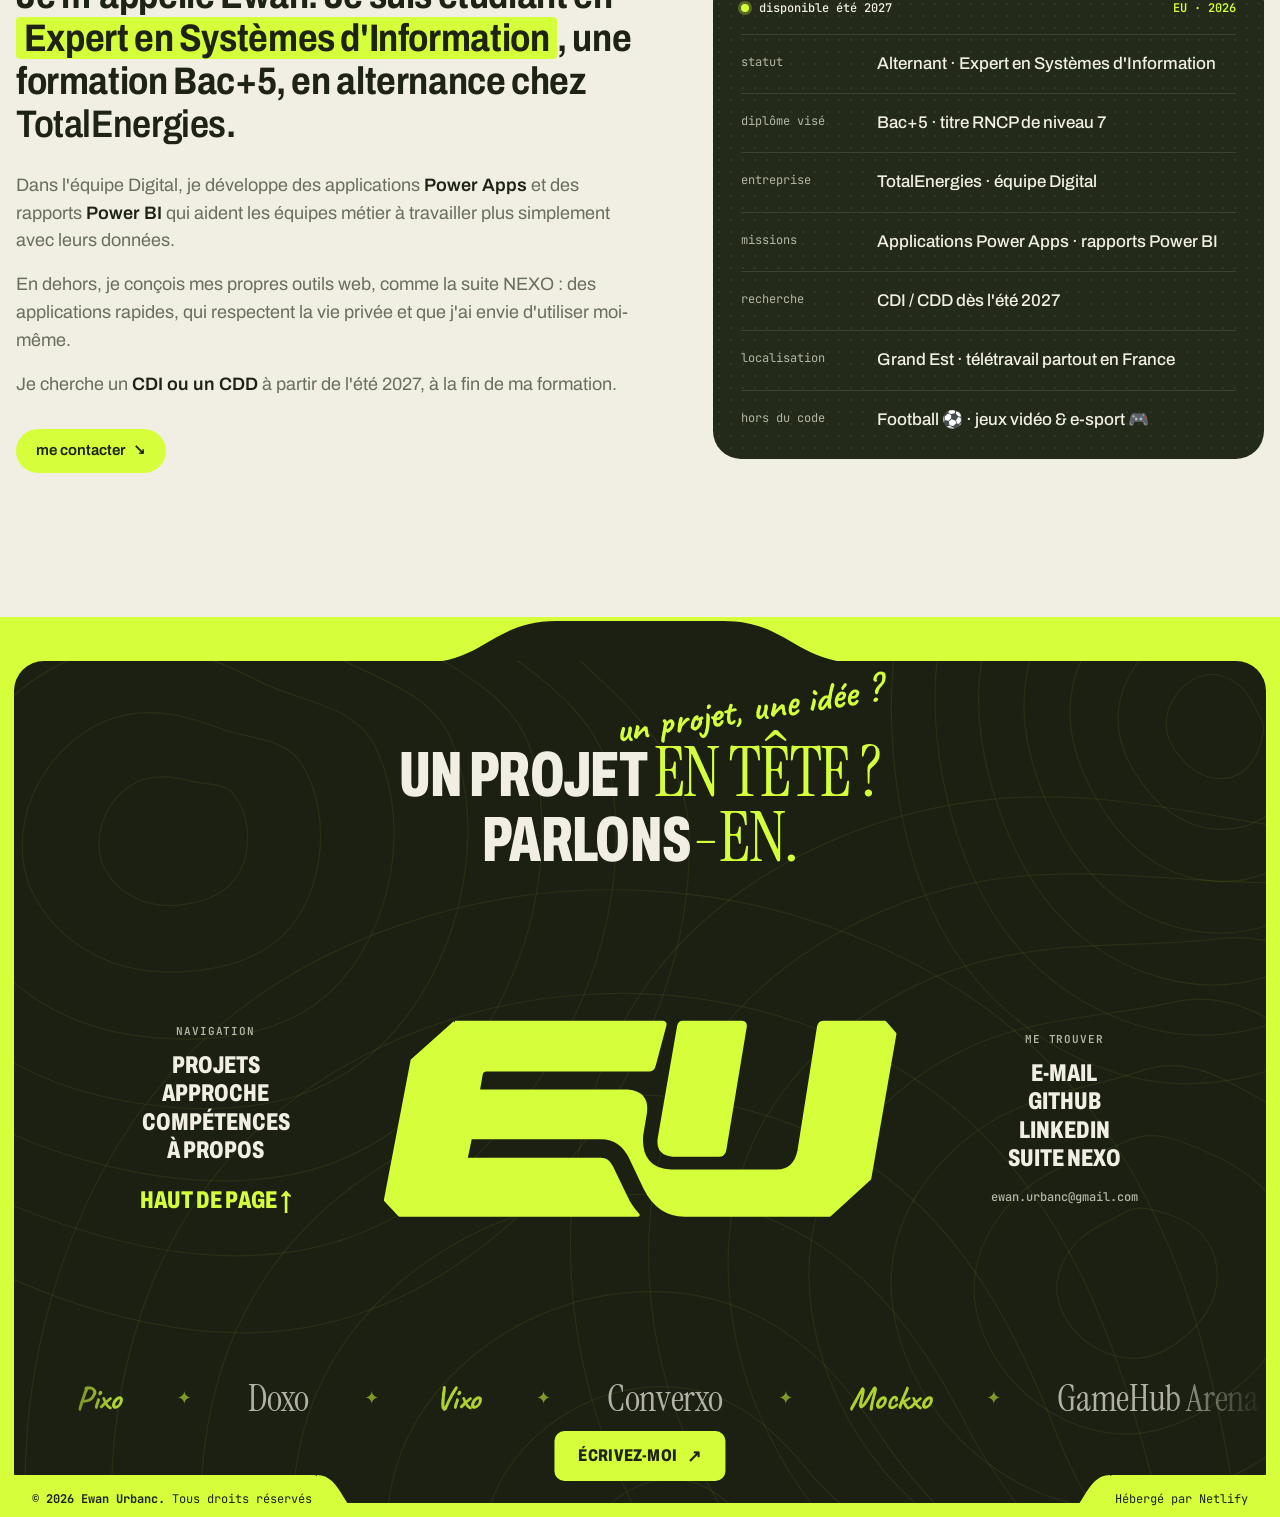
==== commit 6814810d: "Refait la section contact façon « Always bringing the fight » et allège les animations - Cadre plein" ====
--- a/index.html
+++ b/index.html
@@ -30,7 +30,7 @@
   <link rel="preconnect" href="https://fonts.googleapis.com">
   <link rel="preconnect" href="https://fonts.gstatic.com" crossorigin>
   <link href="https://fonts.googleapis.com/css2?family=Archivo:ital,wdth,wght@0,62..125,300..900;1,62..125,300..900&family=Caveat:wght@600;700&family=Instrument+Serif&family=JetBrains+Mono:wght@400;600&display=swap" rel="stylesheet">
-  <link rel="stylesheet" href="styles.css">
+  <link rel="stylesheet" href="styles.css?v=20261121">
   <script>
     document.documentElement.classList.add('js');
     // Sécurité : retire l'écran de chargement même si le script principal échoue
@@ -531,7 +531,7 @@
   <footer id="contact" class="footer">
     <div class="footer-panel">
       <svg class="footer-notch" viewBox="0 0 400 44" preserveAspectRatio="none" aria-hidden="true"><path d="M0 44C58 44 66 0 124 0H276C334 0 342 44 400 44Z"/></svg>
-      <svg class="footer-topo" viewBox="0 0 1200 760" preserveAspectRatio="xMidYMid slice" aria-hidden="true"><g><path d="M44.7,-58.6C57.2,-49.5,66.1,-35.3,70.4,-19.6C74.7,-3.9,74.4,13.3,67.4,27.2C60.4,41.1,46.7,51.7,31.6,59.2C16.5,66.7,0,71.1,-17.1,69.1C-34.2,67.1,-51.9,58.7,-62.4,44.8C-72.9,30.9,-76.2,11.5,-72.8,-6.1C-69.4,-23.7,-59.3,-39.5,-45.6,-48.4C-31.9,-57.3,-16,-59.3,0.2,-59.6C16.4,-59.9,32.2,-67.7,44.7,-58.6Z" transform="translate(180 160) rotate(16) scale(0.90)"/><path d="M44.7,-58.6C57.2,-49.5,66.1,-35.3,70.4,-19.6C74.7,-3.9,74.4,13.3,67.4,27.2C60.4,41.1,46.7,51.7,31.6,59.2C16.5,66.7,0,71.1,-17.1,69.1C-34.2,67.1,-51.9,58.7,-62.4,44.8C-72.9,30.9,-76.2,11.5,-72.8,-6.1C-69.4,-23.7,-59.3,-39.5,-45.6,-48.4C-31.9,-57.3,-16,-59.3,0.2,-59.6C16.4,-59.9,32.2,-67.7,44.7,-58.6Z" transform="translate(180 160) rotate(22) scale(1.80)"/><path d="M44.7,-58.6C57.2,-49.5,66.1,-35.3,70.4,-19.6C74.7,-3.9,74.4,13.3,67.4,27.2C60.4,41.1,46.7,51.7,31.6,59.2C16.5,66.7,0,71.1,-17.1,69.1C-34.2,67.1,-51.9,58.7,-62.4,44.8C-72.9,30.9,-76.2,11.5,-72.8,-6.1C-69.4,-23.7,-59.3,-39.5,-45.6,-48.4C-31.9,-57.3,-16,-59.3,0.2,-59.6C16.4,-59.9,32.2,-67.7,44.7,-58.6Z" transform="translate(180 160) rotate(28) scale(2.70)"/><path d="M44.7,-58.6C57.2,-49.5,66.1,-35.3,70.4,-19.6C74.7,-3.9,74.4,13.3,67.4,27.2C60.4,41.1,46.7,51.7,31.6,59.2C16.5,66.7,0,71.1,-17.1,69.1C-34.2,67.1,-51.9,58.7,-62.4,44.8C-72.9,30.9,-76.2,11.5,-72.8,-6.1C-69.4,-23.7,-59.3,-39.5,-45.6,-48.4C-31.9,-57.3,-16,-59.3,0.2,-59.6C16.4,-59.9,32.2,-67.7,44.7,-58.6Z" transform="translate(180 160) rotate(34) scale(3.60)"/><path d="M44.7,-58.6C57.2,-49.5,66.1,-35.3,70.4,-19.6C74.7,-3.9,74.4,13.3,67.4,27.2C60.4,41.1,46.7,51.7,31.6,59.2C16.5,66.7,0,71.1,-17.1,69.1C-34.2,67.1,-51.9,58.7,-62.4,44.8C-72.9,30.9,-76.2,11.5,-72.8,-6.1C-69.4,-23.7,-59.3,-39.5,-45.6,-48.4C-31.9,-57.3,-16,-59.3,0.2,-59.6C16.4,-59.9,32.2,-67.7,44.7,-58.6Z" transform="translate(180 160) rotate(40) scale(4.50)"/><path d="M44.7,-58.6C57.2,-49.5,66.1,-35.3,70.4,-19.6C74.7,-3.9,74.4,13.3,67.4,27.2C60.4,41.1,46.7,51.7,31.6,59.2C16.5,66.7,0,71.1,-17.1,69.1C-34.2,67.1,-51.9,58.7,-62.4,44.8C-72.9,30.9,-76.2,11.5,-72.8,-6.1C-69.4,-23.7,-59.3,-39.5,-45.6,-48.4C-31.9,-57.3,-16,-59.3,0.2,-59.6C16.4,-59.9,32.2,-67.7,44.7,-58.6Z" transform="translate(180 160) rotate(46) scale(5.40)"/><path d="M44.7,-58.6C57.2,-49.5,66.1,-35.3,70.4,-19.6C74.7,-3.9,74.4,13.3,67.4,27.2C60.4,41.1,46.7,51.7,31.6,59.2C16.5,66.7,0,71.1,-17.1,69.1C-34.2,67.1,-51.9,58.7,-62.4,44.8C-72.9,30.9,-76.2,11.5,-72.8,-6.1C-69.4,-23.7,-59.3,-39.5,-45.6,-48.4C-31.9,-57.3,-16,-59.3,0.2,-59.6C16.4,-59.9,32.2,-67.7,44.7,-58.6Z" transform="translate(180 160) rotate(52) scale(6.30)"/><path d="M38.5,-49.9C50.7,-42.3,61.7,-31.4,66.2,-17.8C70.7,-4.2,68.7,12.1,61.5,25.2C54.3,38.3,41.9,48.2,27.9,55.3C13.9,62.4,-1.7,66.7,-17.2,63.8C-32.7,60.9,-48.1,50.8,-58.3,36.6C-68.5,22.4,-73.5,4.1,-69.5,-11.8C-65.5,-27.7,-52.5,-41.2,-38.4,-48.4C-24.3,-55.6,-9.1,-56.5,3.3,-60.4C15.7,-64.3,26.3,-57.5,38.5,-49.9Z" transform="translate(1050 560) rotate(-14) scale(1.05)"/><path d="M38.5,-49.9C50.7,-42.3,61.7,-31.4,66.2,-17.8C70.7,-4.2,68.7,12.1,61.5,25.2C54.3,38.3,41.9,48.2,27.9,55.3C13.9,62.4,-1.7,66.7,-17.2,63.8C-32.7,60.9,-48.1,50.8,-58.3,36.6C-68.5,22.4,-73.5,4.1,-69.5,-11.8C-65.5,-27.7,-52.5,-41.2,-38.4,-48.4C-24.3,-55.6,-9.1,-56.5,3.3,-60.4C15.7,-64.3,26.3,-57.5,38.5,-49.9Z" transform="translate(1050 560) rotate(-8) scale(2.10)"/><path d="M38.5,-49.9C50.7,-42.3,61.7,-31.4,66.2,-17.8C70.7,-4.2,68.7,12.1,61.5,25.2C54.3,38.3,41.9,48.2,27.9,55.3C13.9,62.4,-1.7,66.7,-17.2,63.8C-32.7,60.9,-48.1,50.8,-58.3,36.6C-68.5,22.4,-73.5,4.1,-69.5,-11.8C-65.5,-27.7,-52.5,-41.2,-38.4,-48.4C-24.3,-55.6,-9.1,-56.5,3.3,-60.4C15.7,-64.3,26.3,-57.5,38.5,-49.9Z" transform="translate(1050 560) rotate(-2) scale(3.15)"/><path d="M38.5,-49.9C50.7,-42.3,61.7,-31.4,66.2,-17.8C70.7,-4.2,68.7,12.1,61.5,25.2C54.3,38.3,41.9,48.2,27.9,55.3C13.9,62.4,-1.7,66.7,-17.2,63.8C-32.7,60.9,-48.1,50.8,-58.3,36.6C-68.5,22.4,-73.5,4.1,-69.5,-11.8C-65.5,-27.7,-52.5,-41.2,-38.4,-48.4C-24.3,-55.6,-9.1,-56.5,3.3,-60.4C15.7,-64.3,26.3,-57.5,38.5,-49.9Z" transform="translate(1050 560) rotate(4) scale(4.20)"/><path d="M38.5,-49.9C50.7,-42.3,61.7,-31.4,66.2,-17.8C70.7,-4.2,68.7,12.1,61.5,25.2C54.3,38.3,41.9,48.2,27.9,55.3C13.9,62.4,-1.7,66.7,-17.2,63.8C-32.7,60.9,-48.1,50.8,-58.3,36.6C-68.5,22.4,-73.5,4.1,-69.5,-11.8C-65.5,-27.7,-52.5,-41.2,-38.4,-48.4C-24.3,-55.6,-9.1,-56.5,3.3,-60.4C15.7,-64.3,26.3,-57.5,38.5,-49.9Z" transform="translate(1050 560) rotate(10) scale(5.25)"/><path d="M38.5,-49.9C50.7,-42.3,61.7,-31.4,66.2,-17.8C70.7,-4.2,68.7,12.1,61.5,25.2C54.3,38.3,41.9,48.2,27.9,55.3C13.9,62.4,-1.7,66.7,-17.2,63.8C-32.7,60.9,-48.1,50.8,-58.3,36.6C-68.5,22.4,-73.5,4.1,-69.5,-11.8C-65.5,-27.7,-52.5,-41.2,-38.4,-48.4C-24.3,-55.6,-9.1,-56.5,3.3,-60.4C15.7,-64.3,26.3,-57.5,38.5,-49.9Z" transform="translate(1050 560) rotate(16) scale(6.30)"/><path d="M38.5,-49.9C50.7,-42.3,61.7,-31.4,66.2,-17.8C70.7,-4.2,68.7,12.1,61.5,25.2C54.3,38.3,41.9,48.2,27.9,55.3C13.9,62.4,-1.7,66.7,-17.2,63.8C-32.7,60.9,-48.1,50.8,-58.3,36.6C-68.5,22.4,-73.5,4.1,-69.5,-11.8C-65.5,-27.7,-52.5,-41.2,-38.4,-48.4C-24.3,-55.6,-9.1,-56.5,3.3,-60.4C15.7,-64.3,26.3,-57.5,38.5,-49.9Z" transform="translate(1050 560) rotate(22) scale(7.35)"/><path d="M44.7,-58.6C57.2,-49.5,66.1,-35.3,70.4,-19.6C74.7,-3.9,74.4,13.3,67.4,27.2C60.4,41.1,46.7,51.7,31.6,59.2C16.5,66.7,0,71.1,-17.1,69.1C-34.2,67.1,-51.9,58.7,-62.4,44.8C-72.9,30.9,-76.2,11.5,-72.8,-6.1C-69.4,-23.7,-59.3,-39.5,-45.6,-48.4C-31.9,-57.3,-16,-59.3,0.2,-59.6C16.4,-59.9,32.2,-67.7,44.7,-58.6Z" transform="translate(640 820) rotate(46) scale(1.20)"/><path d="M44.7,-58.6C57.2,-49.5,66.1,-35.3,70.4,-19.6C74.7,-3.9,74.4,13.3,67.4,27.2C60.4,41.1,46.7,51.7,31.6,59.2C16.5,66.7,0,71.1,-17.1,69.1C-34.2,67.1,-51.9,58.7,-62.4,44.8C-72.9,30.9,-76.2,11.5,-72.8,-6.1C-69.4,-23.7,-59.3,-39.5,-45.6,-48.4C-31.9,-57.3,-16,-59.3,0.2,-59.6C16.4,-59.9,32.2,-67.7,44.7,-58.6Z" transform="translate(640 820) rotate(52) scale(2.40)"/><path d="M44.7,-58.6C57.2,-49.5,66.1,-35.3,70.4,-19.6C74.7,-3.9,74.4,13.3,67.4,27.2C60.4,41.1,46.7,51.7,31.6,59.2C16.5,66.7,0,71.1,-17.1,69.1C-34.2,67.1,-51.9,58.7,-62.4,44.8C-72.9,30.9,-76.2,11.5,-72.8,-6.1C-69.4,-23.7,-59.3,-39.5,-45.6,-48.4C-31.9,-57.3,-16,-59.3,0.2,-59.6C16.4,-59.9,32.2,-67.7,44.7,-58.6Z" transform="translate(640 820) rotate(58) scale(3.60)"/><path d="M44.7,-58.6C57.2,-49.5,66.1,-35.3,70.4,-19.6C74.7,-3.9,74.4,13.3,67.4,27.2C60.4,41.1,46.7,51.7,31.6,59.2C16.5,66.7,0,71.1,-17.1,69.1C-34.2,67.1,-51.9,58.7,-62.4,44.8C-72.9,30.9,-76.2,11.5,-72.8,-6.1C-69.4,-23.7,-59.3,-39.5,-45.6,-48.4C-31.9,-57.3,-16,-59.3,0.2,-59.6C16.4,-59.9,32.2,-67.7,44.7,-58.6Z" transform="translate(640 820) rotate(64) scale(4.80)"/><path d="M44.7,-58.6C57.2,-49.5,66.1,-35.3,70.4,-19.6C74.7,-3.9,74.4,13.3,67.4,27.2C60.4,41.1,46.7,51.7,31.6,59.2C16.5,66.7,0,71.1,-17.1,69.1C-34.2,67.1,-51.9,58.7,-62.4,44.8C-72.9,30.9,-76.2,11.5,-72.8,-6.1C-69.4,-23.7,-59.3,-39.5,-45.6,-48.4C-31.9,-57.3,-16,-59.3,0.2,-59.6C16.4,-59.9,32.2,-67.7,44.7,-58.6Z" transform="translate(640 820) rotate(70) scale(6.00)"/><path d="M44.7,-58.6C57.2,-49.5,66.1,-35.3,70.4,-19.6C74.7,-3.9,74.4,13.3,67.4,27.2C60.4,41.1,46.7,51.7,31.6,59.2C16.5,66.7,0,71.1,-17.1,69.1C-34.2,67.1,-51.9,58.7,-62.4,44.8C-72.9,30.9,-76.2,11.5,-72.8,-6.1C-69.4,-23.7,-59.3,-39.5,-45.6,-48.4C-31.9,-57.3,-16,-59.3,0.2,-59.6C16.4,-59.9,32.2,-67.7,44.7,-58.6Z" transform="translate(640 820) rotate(76) scale(7.20)"/><path d="M44.7,-58.6C57.2,-49.5,66.1,-35.3,70.4,-19.6C74.7,-3.9,74.4,13.3,67.4,27.2C60.4,41.1,46.7,51.7,31.6,59.2C16.5,66.7,0,71.1,-17.1,69.1C-34.2,67.1,-51.9,58.7,-62.4,44.8C-72.9,30.9,-76.2,11.5,-72.8,-6.1C-69.4,-23.7,-59.3,-39.5,-45.6,-48.4C-31.9,-57.3,-16,-59.3,0.2,-59.6C16.4,-59.9,32.2,-67.7,44.7,-58.6Z" transform="translate(640 820) rotate(82) scale(8.40)"/><path d="M38.5,-49.9C50.7,-42.3,61.7,-31.4,66.2,-17.8C70.7,-4.2,68.7,12.1,61.5,25.2C54.3,38.3,41.9,48.2,27.9,55.3C13.9,62.4,-1.7,66.7,-17.2,63.8C-32.7,60.9,-48.1,50.8,-58.3,36.6C-68.5,22.4,-73.5,4.1,-69.5,-11.8C-65.5,-27.7,-52.5,-41.2,-38.4,-48.4C-24.3,-55.6,-9.1,-56.5,3.3,-60.4C15.7,-64.3,26.3,-57.5,38.5,-49.9Z" transform="translate(1120 60) rotate(76) scale(0.68)"/><path d="M38.5,-49.9C50.7,-42.3,61.7,-31.4,66.2,-17.8C70.7,-4.2,68.7,12.1,61.5,25.2C54.3,38.3,41.9,48.2,27.9,55.3C13.9,62.4,-1.7,66.7,-17.2,63.8C-32.7,60.9,-48.1,50.8,-58.3,36.6C-68.5,22.4,-73.5,4.1,-69.5,-11.8C-65.5,-27.7,-52.5,-41.2,-38.4,-48.4C-24.3,-55.6,-9.1,-56.5,3.3,-60.4C15.7,-64.3,26.3,-57.5,38.5,-49.9Z" transform="translate(1120 60) rotate(82) scale(1.35)"/><path d="M38.5,-49.9C50.7,-42.3,61.7,-31.4,66.2,-17.8C70.7,-4.2,68.7,12.1,61.5,25.2C54.3,38.3,41.9,48.2,27.9,55.3C13.9,62.4,-1.7,66.7,-17.2,63.8C-32.7,60.9,-48.1,50.8,-58.3,36.6C-68.5,22.4,-73.5,4.1,-69.5,-11.8C-65.5,-27.7,-52.5,-41.2,-38.4,-48.4C-24.3,-55.6,-9.1,-56.5,3.3,-60.4C15.7,-64.3,26.3,-57.5,38.5,-49.9Z" transform="translate(1120 60) rotate(88) scale(2.03)"/><path d="M38.5,-49.9C50.7,-42.3,61.7,-31.4,66.2,-17.8C70.7,-4.2,68.7,12.1,61.5,25.2C54.3,38.3,41.9,48.2,27.9,55.3C13.9,62.4,-1.7,66.7,-17.2,63.8C-32.7,60.9,-48.1,50.8,-58.3,36.6C-68.5,22.4,-73.5,4.1,-69.5,-11.8C-65.5,-27.7,-52.5,-41.2,-38.4,-48.4C-24.3,-55.6,-9.1,-56.5,3.3,-60.4C15.7,-64.3,26.3,-57.5,38.5,-49.9Z" transform="translate(1120 60) rotate(94) scale(2.70)"/><path d="M38.5,-49.9C50.7,-42.3,61.7,-31.4,66.2,-17.8C70.7,-4.2,68.7,12.1,61.5,25.2C54.3,38.3,41.9,48.2,27.9,55.3C13.9,62.4,-1.7,66.7,-17.2,63.8C-32.7,60.9,-48.1,50.8,-58.3,36.6C-68.5,22.4,-73.5,4.1,-69.5,-11.8C-65.5,-27.7,-52.5,-41.2,-38.4,-48.4C-24.3,-55.6,-9.1,-56.5,3.3,-60.4C15.7,-64.3,26.3,-57.5,38.5,-49.9Z" transform="translate(1120 60) rotate(100) scale(3.38)"/><path d="M38.5,-49.9C50.7,-42.3,61.7,-31.4,66.2,-17.8C70.7,-4.2,68.7,12.1,61.5,25.2C54.3,38.3,41.9,48.2,27.9,55.3C13.9,62.4,-1.7,66.7,-17.2,63.8C-32.7,60.9,-48.1,50.8,-58.3,36.6C-68.5,22.4,-73.5,4.1,-69.5,-11.8C-65.5,-27.7,-52.5,-41.2,-38.4,-48.4C-24.3,-55.6,-9.1,-56.5,3.3,-60.4C15.7,-64.3,26.3,-57.5,38.5,-49.9Z" transform="translate(1120 60) rotate(106) scale(4.05)"/><path d="M38.5,-49.9C50.7,-42.3,61.7,-31.4,66.2,-17.8C70.7,-4.2,68.7,12.1,61.5,25.2C54.3,38.3,41.9,48.2,27.9,55.3C13.9,62.4,-1.7,66.7,-17.2,63.8C-32.7,60.9,-48.1,50.8,-58.3,36.6C-68.5,22.4,-73.5,4.1,-69.5,-11.8C-65.5,-27.7,-52.5,-41.2,-38.4,-48.4C-24.3,-55.6,-9.1,-56.5,3.3,-60.4C15.7,-64.3,26.3,-57.5,38.5,-49.9Z" transform="translate(1120 60) rotate(112) scale(4.72)"/></g></svg>
+      <div class="footer-topo-w" aria-hidden="true"><svg class="footer-topo" viewBox="0 0 1200 760" preserveAspectRatio="xMidYMid slice" aria-hidden="true"><g><path d="M44.7,-58.6C57.2,-49.5,66.1,-35.3,70.4,-19.6C74.7,-3.9,74.4,13.3,67.4,27.2C60.4,41.1,46.7,51.7,31.6,59.2C16.5,66.7,0,71.1,-17.1,69.1C-34.2,67.1,-51.9,58.7,-62.4,44.8C-72.9,30.9,-76.2,11.5,-72.8,-6.1C-69.4,-23.7,-59.3,-39.5,-45.6,-48.4C-31.9,-57.3,-16,-59.3,0.2,-59.6C16.4,-59.9,32.2,-67.7,44.7,-58.6Z" transform="translate(180 160) rotate(16) scale(0.90)"/><path d="M44.7,-58.6C57.2,-49.5,66.1,-35.3,70.4,-19.6C74.7,-3.9,74.4,13.3,67.4,27.2C60.4,41.1,46.7,51.7,31.6,59.2C16.5,66.7,0,71.1,-17.1,69.1C-34.2,67.1,-51.9,58.7,-62.4,44.8C-72.9,30.9,-76.2,11.5,-72.8,-6.1C-69.4,-23.7,-59.3,-39.5,-45.6,-48.4C-31.9,-57.3,-16,-59.3,0.2,-59.6C16.4,-59.9,32.2,-67.7,44.7,-58.6Z" transform="translate(180 160) rotate(22) scale(1.80)"/><path d="M44.7,-58.6C57.2,-49.5,66.1,-35.3,70.4,-19.6C74.7,-3.9,74.4,13.3,67.4,27.2C60.4,41.1,46.7,51.7,31.6,59.2C16.5,66.7,0,71.1,-17.1,69.1C-34.2,67.1,-51.9,58.7,-62.4,44.8C-72.9,30.9,-76.2,11.5,-72.8,-6.1C-69.4,-23.7,-59.3,-39.5,-45.6,-48.4C-31.9,-57.3,-16,-59.3,0.2,-59.6C16.4,-59.9,32.2,-67.7,44.7,-58.6Z" transform="translate(180 160) rotate(28) scale(2.70)"/><path d="M44.7,-58.6C57.2,-49.5,66.1,-35.3,70.4,-19.6C74.7,-3.9,74.4,13.3,67.4,27.2C60.4,41.1,46.7,51.7,31.6,59.2C16.5,66.7,0,71.1,-17.1,69.1C-34.2,67.1,-51.9,58.7,-62.4,44.8C-72.9,30.9,-76.2,11.5,-72.8,-6.1C-69.4,-23.7,-59.3,-39.5,-45.6,-48.4C-31.9,-57.3,-16,-59.3,0.2,-59.6C16.4,-59.9,32.2,-67.7,44.7,-58.6Z" transform="translate(180 160) rotate(34) scale(3.60)"/><path d="M44.7,-58.6C57.2,-49.5,66.1,-35.3,70.4,-19.6C74.7,-3.9,74.4,13.3,67.4,27.2C60.4,41.1,46.7,51.7,31.6,59.2C16.5,66.7,0,71.1,-17.1,69.1C-34.2,67.1,-51.9,58.7,-62.4,44.8C-72.9,30.9,-76.2,11.5,-72.8,-6.1C-69.4,-23.7,-59.3,-39.5,-45.6,-48.4C-31.9,-57.3,-16,-59.3,0.2,-59.6C16.4,-59.9,32.2,-67.7,44.7,-58.6Z" transform="translate(180 160) rotate(40) scale(4.50)"/><path d="M44.7,-58.6C57.2,-49.5,66.1,-35.3,70.4,-19.6C74.7,-3.9,74.4,13.3,67.4,27.2C60.4,41.1,46.7,51.7,31.6,59.2C16.5,66.7,0,71.1,-17.1,69.1C-34.2,67.1,-51.9,58.7,-62.4,44.8C-72.9,30.9,-76.2,11.5,-72.8,-6.1C-69.4,-23.7,-59.3,-39.5,-45.6,-48.4C-31.9,-57.3,-16,-59.3,0.2,-59.6C16.4,-59.9,32.2,-67.7,44.7,-58.6Z" transform="translate(180 160) rotate(46) scale(5.40)"/><path d="M44.7,-58.6C57.2,-49.5,66.1,-35.3,70.4,-19.6C74.7,-3.9,74.4,13.3,67.4,27.2C60.4,41.1,46.7,51.7,31.6,59.2C16.5,66.7,0,71.1,-17.1,69.1C-34.2,67.1,-51.9,58.7,-62.4,44.8C-72.9,30.9,-76.2,11.5,-72.8,-6.1C-69.4,-23.7,-59.3,-39.5,-45.6,-48.4C-31.9,-57.3,-16,-59.3,0.2,-59.6C16.4,-59.9,32.2,-67.7,44.7,-58.6Z" transform="translate(180 160) rotate(52) scale(6.30)"/><path d="M38.5,-49.9C50.7,-42.3,61.7,-31.4,66.2,-17.8C70.7,-4.2,68.7,12.1,61.5,25.2C54.3,38.3,41.9,48.2,27.9,55.3C13.9,62.4,-1.7,66.7,-17.2,63.8C-32.7,60.9,-48.1,50.8,-58.3,36.6C-68.5,22.4,-73.5,4.1,-69.5,-11.8C-65.5,-27.7,-52.5,-41.2,-38.4,-48.4C-24.3,-55.6,-9.1,-56.5,3.3,-60.4C15.7,-64.3,26.3,-57.5,38.5,-49.9Z" transform="translate(1050 560) rotate(-14) scale(1.05)"/><path d="M38.5,-49.9C50.7,-42.3,61.7,-31.4,66.2,-17.8C70.7,-4.2,68.7,12.1,61.5,25.2C54.3,38.3,41.9,48.2,27.9,55.3C13.9,62.4,-1.7,66.7,-17.2,63.8C-32.7,60.9,-48.1,50.8,-58.3,36.6C-68.5,22.4,-73.5,4.1,-69.5,-11.8C-65.5,-27.7,-52.5,-41.2,-38.4,-48.4C-24.3,-55.6,-9.1,-56.5,3.3,-60.4C15.7,-64.3,26.3,-57.5,38.5,-49.9Z" transform="translate(1050 560) rotate(-8) scale(2.10)"/><path d="M38.5,-49.9C50.7,-42.3,61.7,-31.4,66.2,-17.8C70.7,-4.2,68.7,12.1,61.5,25.2C54.3,38.3,41.9,48.2,27.9,55.3C13.9,62.4,-1.7,66.7,-17.2,63.8C-32.7,60.9,-48.1,50.8,-58.3,36.6C-68.5,22.4,-73.5,4.1,-69.5,-11.8C-65.5,-27.7,-52.5,-41.2,-38.4,-48.4C-24.3,-55.6,-9.1,-56.5,3.3,-60.4C15.7,-64.3,26.3,-57.5,38.5,-49.9Z" transform="translate(1050 560) rotate(-2) scale(3.15)"/><path d="M38.5,-49.9C50.7,-42.3,61.7,-31.4,66.2,-17.8C70.7,-4.2,68.7,12.1,61.5,25.2C54.3,38.3,41.9,48.2,27.9,55.3C13.9,62.4,-1.7,66.7,-17.2,63.8C-32.7,60.9,-48.1,50.8,-58.3,36.6C-68.5,22.4,-73.5,4.1,-69.5,-11.8C-65.5,-27.7,-52.5,-41.2,-38.4,-48.4C-24.3,-55.6,-9.1,-56.5,3.3,-60.4C15.7,-64.3,26.3,-57.5,38.5,-49.9Z" transform="translate(1050 560) rotate(4) scale(4.20)"/><path d="M38.5,-49.9C50.7,-42.3,61.7,-31.4,66.2,-17.8C70.7,-4.2,68.7,12.1,61.5,25.2C54.3,38.3,41.9,48.2,27.9,55.3C13.9,62.4,-1.7,66.7,-17.2,63.8C-32.7,60.9,-48.1,50.8,-58.3,36.6C-68.5,22.4,-73.5,4.1,-69.5,-11.8C-65.5,-27.7,-52.5,-41.2,-38.4,-48.4C-24.3,-55.6,-9.1,-56.5,3.3,-60.4C15.7,-64.3,26.3,-57.5,38.5,-49.9Z" transform="translate(1050 560) rotate(10) scale(5.25)"/><path d="M38.5,-49.9C50.7,-42.3,61.7,-31.4,66.2,-17.8C70.7,-4.2,68.7,12.1,61.5,25.2C54.3,38.3,41.9,48.2,27.9,55.3C13.9,62.4,-1.7,66.7,-17.2,63.8C-32.7,60.9,-48.1,50.8,-58.3,36.6C-68.5,22.4,-73.5,4.1,-69.5,-11.8C-65.5,-27.7,-52.5,-41.2,-38.4,-48.4C-24.3,-55.6,-9.1,-56.5,3.3,-60.4C15.7,-64.3,26.3,-57.5,38.5,-49.9Z" transform="translate(1050 560) rotate(16) scale(6.30)"/><path d="M38.5,-49.9C50.7,-42.3,61.7,-31.4,66.2,-17.8C70.7,-4.2,68.7,12.1,61.5,25.2C54.3,38.3,41.9,48.2,27.9,55.3C13.9,62.4,-1.7,66.7,-17.2,63.8C-32.7,60.9,-48.1,50.8,-58.3,36.6C-68.5,22.4,-73.5,4.1,-69.5,-11.8C-65.5,-27.7,-52.5,-41.2,-38.4,-48.4C-24.3,-55.6,-9.1,-56.5,3.3,-60.4C15.7,-64.3,26.3,-57.5,38.5,-49.9Z" transform="translate(1050 560) rotate(22) scale(7.35)"/><path d="M44.7,-58.6C57.2,-49.5,66.1,-35.3,70.4,-19.6C74.7,-3.9,74.4,13.3,67.4,27.2C60.4,41.1,46.7,51.7,31.6,59.2C16.5,66.7,0,71.1,-17.1,69.1C-34.2,67.1,-51.9,58.7,-62.4,44.8C-72.9,30.9,-76.2,11.5,-72.8,-6.1C-69.4,-23.7,-59.3,-39.5,-45.6,-48.4C-31.9,-57.3,-16,-59.3,0.2,-59.6C16.4,-59.9,32.2,-67.7,44.7,-58.6Z" transform="translate(640 820) rotate(46) scale(1.20)"/><path d="M44.7,-58.6C57.2,-49.5,66.1,-35.3,70.4,-19.6C74.7,-3.9,74.4,13.3,67.4,27.2C60.4,41.1,46.7,51.7,31.6,59.2C16.5,66.7,0,71.1,-17.1,69.1C-34.2,67.1,-51.9,58.7,-62.4,44.8C-72.9,30.9,-76.2,11.5,-72.8,-6.1C-69.4,-23.7,-59.3,-39.5,-45.6,-48.4C-31.9,-57.3,-16,-59.3,0.2,-59.6C16.4,-59.9,32.2,-67.7,44.7,-58.6Z" transform="translate(640 820) rotate(52) scale(2.40)"/><path d="M44.7,-58.6C57.2,-49.5,66.1,-35.3,70.4,-19.6C74.7,-3.9,74.4,13.3,67.4,27.2C60.4,41.1,46.7,51.7,31.6,59.2C16.5,66.7,0,71.1,-17.1,69.1C-34.2,67.1,-51.9,58.7,-62.4,44.8C-72.9,30.9,-76.2,11.5,-72.8,-6.1C-69.4,-23.7,-59.3,-39.5,-45.6,-48.4C-31.9,-57.3,-16,-59.3,0.2,-59.6C16.4,-59.9,32.2,-67.7,44.7,-58.6Z" transform="translate(640 820) rotate(58) scale(3.60)"/><path d="M44.7,-58.6C57.2,-49.5,66.1,-35.3,70.4,-19.6C74.7,-3.9,74.4,13.3,67.4,27.2C60.4,41.1,46.7,51.7,31.6,59.2C16.5,66.7,0,71.1,-17.1,69.1C-34.2,67.1,-51.9,58.7,-62.4,44.8C-72.9,30.9,-76.2,11.5,-72.8,-6.1C-69.4,-23.7,-59.3,-39.5,-45.6,-48.4C-31.9,-57.3,-16,-59.3,0.2,-59.6C16.4,-59.9,32.2,-67.7,44.7,-58.6Z" transform="translate(640 820) rotate(64) scale(4.80)"/><path d="M44.7,-58.6C57.2,-49.5,66.1,-35.3,70.4,-19.6C74.7,-3.9,74.4,13.3,67.4,27.2C60.4,41.1,46.7,51.7,31.6,59.2C16.5,66.7,0,71.1,-17.1,69.1C-34.2,67.1,-51.9,58.7,-62.4,44.8C-72.9,30.9,-76.2,11.5,-72.8,-6.1C-69.4,-23.7,-59.3,-39.5,-45.6,-48.4C-31.9,-57.3,-16,-59.3,0.2,-59.6C16.4,-59.9,32.2,-67.7,44.7,-58.6Z" transform="translate(640 820) rotate(70) scale(6.00)"/><path d="M44.7,-58.6C57.2,-49.5,66.1,-35.3,70.4,-19.6C74.7,-3.9,74.4,13.3,67.4,27.2C60.4,41.1,46.7,51.7,31.6,59.2C16.5,66.7,0,71.1,-17.1,69.1C-34.2,67.1,-51.9,58.7,-62.4,44.8C-72.9,30.9,-76.2,11.5,-72.8,-6.1C-69.4,-23.7,-59.3,-39.5,-45.6,-48.4C-31.9,-57.3,-16,-59.3,0.2,-59.6C16.4,-59.9,32.2,-67.7,44.7,-58.6Z" transform="translate(640 820) rotate(76) scale(7.20)"/><path d="M44.7,-58.6C57.2,-49.5,66.1,-35.3,70.4,-19.6C74.7,-3.9,74.4,13.3,67.4,27.2C60.4,41.1,46.7,51.7,31.6,59.2C16.5,66.7,0,71.1,-17.1,69.1C-34.2,67.1,-51.9,58.7,-62.4,44.8C-72.9,30.9,-76.2,11.5,-72.8,-6.1C-69.4,-23.7,-59.3,-39.5,-45.6,-48.4C-31.9,-57.3,-16,-59.3,0.2,-59.6C16.4,-59.9,32.2,-67.7,44.7,-58.6Z" transform="translate(640 820) rotate(82) scale(8.40)"/><path d="M38.5,-49.9C50.7,-42.3,61.7,-31.4,66.2,-17.8C70.7,-4.2,68.7,12.1,61.5,25.2C54.3,38.3,41.9,48.2,27.9,55.3C13.9,62.4,-1.7,66.7,-17.2,63.8C-32.7,60.9,-48.1,50.8,-58.3,36.6C-68.5,22.4,-73.5,4.1,-69.5,-11.8C-65.5,-27.7,-52.5,-41.2,-38.4,-48.4C-24.3,-55.6,-9.1,-56.5,3.3,-60.4C15.7,-64.3,26.3,-57.5,38.5,-49.9Z" transform="translate(1120 60) rotate(76) scale(0.68)"/><path d="M38.5,-49.9C50.7,-42.3,61.7,-31.4,66.2,-17.8C70.7,-4.2,68.7,12.1,61.5,25.2C54.3,38.3,41.9,48.2,27.9,55.3C13.9,62.4,-1.7,66.7,-17.2,63.8C-32.7,60.9,-48.1,50.8,-58.3,36.6C-68.5,22.4,-73.5,4.1,-69.5,-11.8C-65.5,-27.7,-52.5,-41.2,-38.4,-48.4C-24.3,-55.6,-9.1,-56.5,3.3,-60.4C15.7,-64.3,26.3,-57.5,38.5,-49.9Z" transform="translate(1120 60) rotate(82) scale(1.35)"/><path d="M38.5,-49.9C50.7,-42.3,61.7,-31.4,66.2,-17.8C70.7,-4.2,68.7,12.1,61.5,25.2C54.3,38.3,41.9,48.2,27.9,55.3C13.9,62.4,-1.7,66.7,-17.2,63.8C-32.7,60.9,-48.1,50.8,-58.3,36.6C-68.5,22.4,-73.5,4.1,-69.5,-11.8C-65.5,-27.7,-52.5,-41.2,-38.4,-48.4C-24.3,-55.6,-9.1,-56.5,3.3,-60.4C15.7,-64.3,26.3,-57.5,38.5,-49.9Z" transform="translate(1120 60) rotate(88) scale(2.03)"/><path d="M38.5,-49.9C50.7,-42.3,61.7,-31.4,66.2,-17.8C70.7,-4.2,68.7,12.1,61.5,25.2C54.3,38.3,41.9,48.2,27.9,55.3C13.9,62.4,-1.7,66.7,-17.2,63.8C-32.7,60.9,-48.1,50.8,-58.3,36.6C-68.5,22.4,-73.5,4.1,-69.5,-11.8C-65.5,-27.7,-52.5,-41.2,-38.4,-48.4C-24.3,-55.6,-9.1,-56.5,3.3,-60.4C15.7,-64.3,26.3,-57.5,38.5,-49.9Z" transform="translate(1120 60) rotate(94) scale(2.70)"/><path d="M38.5,-49.9C50.7,-42.3,61.7,-31.4,66.2,-17.8C70.7,-4.2,68.7,12.1,61.5,25.2C54.3,38.3,41.9,48.2,27.9,55.3C13.9,62.4,-1.7,66.7,-17.2,63.8C-32.7,60.9,-48.1,50.8,-58.3,36.6C-68.5,22.4,-73.5,4.1,-69.5,-11.8C-65.5,-27.7,-52.5,-41.2,-38.4,-48.4C-24.3,-55.6,-9.1,-56.5,3.3,-60.4C15.7,-64.3,26.3,-57.5,38.5,-49.9Z" transform="translate(1120 60) rotate(100) scale(3.38)"/><path d="M38.5,-49.9C50.7,-42.3,61.7,-31.4,66.2,-17.8C70.7,-4.2,68.7,12.1,61.5,25.2C54.3,38.3,41.9,48.2,27.9,55.3C13.9,62.4,-1.7,66.7,-17.2,63.8C-32.7,60.9,-48.1,50.8,-58.3,36.6C-68.5,22.4,-73.5,4.1,-69.5,-11.8C-65.5,-27.7,-52.5,-41.2,-38.4,-48.4C-24.3,-55.6,-9.1,-56.5,3.3,-60.4C15.7,-64.3,26.3,-57.5,38.5,-49.9Z" transform="translate(1120 60) rotate(106) scale(4.05)"/><path d="M38.5,-49.9C50.7,-42.3,61.7,-31.4,66.2,-17.8C70.7,-4.2,68.7,12.1,61.5,25.2C54.3,38.3,41.9,48.2,27.9,55.3C13.9,62.4,-1.7,66.7,-17.2,63.8C-32.7,60.9,-48.1,50.8,-58.3,36.6C-68.5,22.4,-73.5,4.1,-69.5,-11.8C-65.5,-27.7,-52.5,-41.2,-38.4,-48.4C-24.3,-55.6,-9.1,-56.5,3.3,-60.4C15.7,-64.3,26.3,-57.5,38.5,-49.9Z" transform="translate(1120 60) rotate(112) scale(4.72)"/></g></svg></div>
 
       <nav class="footer-col footer-col-left" aria-label="Navigation du pied de page">
         <p class="footer-col-label">navigation</p>
@@ -548,8 +548,12 @@
           <span class="mask" aria-hidden="true"><span class="line">Un projet <em>en tête&nbsp;?</em></span></span>
           <span class="mask" aria-hidden="true"><span class="line">Parlons<em>-en.</em></span></span>
         </h2>
-        <svg class="footer-mark" aria-hidden="true"><use href="#logo-mark"/></svg>
-      </div>
+      </div>
+
+      <svg class="footer-mark" viewBox="120 428 1019 402" aria-hidden="true">
+          <path pathLength="1" d="M268 441H674Q679 441 677 447L657 522Q655 533 646 533H330Q321 533 319 541L313 575H605Q645 578 639 618L632 660C628 705 650 731 690 731H896Q932 731 940 690L978 449Q980 441 988 441H1107L1126 463L1077 745L999 816H716Q666 816 640 765L612 706Q593 665 553 665H298L289 708H553Q566 708 573 722L601 780Q610 800 625 816H160L133 787L185 515Z"/>
+          <path pathLength="1" d="M712 441H828Q835 441 834 449L794 690Q792 699 783 699H693Q664 697 667 668L705 448Q707 441 712 441Z"/>
+        </svg>
 
       <div class="footer-col footer-col-right">
         <p class="footer-col-label">me trouver</p>
@@ -564,12 +568,12 @@
       <a class="footer-cta" href="https://mail.google.com/mail/u/0/?fs=1&amp;tf=cm&amp;to=ewan.urbanc@gmail.com&amp;su=Contact%20depuis%20ton%20portfolio" target="_blank" rel="noopener">écrivez-moi <span aria-hidden="true">↗</span></a>
     </div>
     <div class="footer-legal">
-      <span><strong>© <span id="year">2026</span> Ewan Urbanc.</strong> Tous droits réservés</span>
-      <span> Hébergé sur GitHub Pages</span>
+      <span class="footer-tab footer-tab-left"><span><strong>© <span id="year">2026</span> Ewan Urbanc.</strong> Tous droits réservés</span></span>
+      <span class="footer-tab footer-tab-right"><span>Hébergé par Netlify</span></span>
     </div>
   </footer>
 
 
-  <script src="script.js"></script>
+  <script src="script.js?v=20261121"></script>
 </body>
 </html>
--- a/styles.css
+++ b/styles.css
@@ -394,30 +394,44 @@
 .sr-list { font-size: 16px; }
 .sr-num { font: 12px var(--mono); }
 
-/* ---------- Footer ---------- */
-.footer { margin-top: clamp(110px, 16vh, 190px); background: var(--lime); color: var(--cream); padding: 48px 14px 0; position: relative; }
+/* ---------- Footer ----------
+   Cadre plein écran façon « Always bringing the fight » : titre en haut, logo géant
+   au centre qui passe devant la bande défilante, colonnes de liens de part et d'autre,
+   mentions légales dans deux languettes citron vert aux coins du bas. */
+.footer { margin-top: clamp(110px, 16vh, 190px); background: var(--lime); color: var(--cream); padding: 44px 14px 14px; position: relative; }
 .footer-panel {
-  position: relative; min-height: min(100svh, 900px); border-radius: 30px; background: #1b2013;
-  display: grid; grid-template-columns: 1fr minmax(0, 2.4fr) 1fr; grid-template-rows: 1fr auto;
-  align-items: center; padding: clamp(60px, 9vh, 110px) clamp(16px, 3vw, 48px) 0;
-}
-.footer-notch { position: absolute; top: -40px; left: 50%; translate: -50% 0; width: min(46%, 520px); height: 42px; fill: #1b2013; }
-.footer-topo { position: absolute; inset: 0; width: 100%; height: 100%; border-radius: inherit; pointer-events: none; }
+  position: relative; height: calc(100svh - 58px); min-height: 600px; max-height: 1000px;
+  border-radius: 30px; background: #1b2013;
+  display: grid; grid-template-columns: 1fr minmax(0, 1.6fr) 1fr; grid-template-rows: auto 1fr auto;
+  padding: clamp(56px, 9vh, 100px) clamp(16px, 3vw, 48px) 0;
+}
+.footer-notch { position: absolute; top: -40px; left: 50%; translate: -50% 0; width: min(36%, 440px); height: 42px; fill: #1b2013; }
+.footer-topo-w { position: absolute; inset: 0; border-radius: inherit; overflow: hidden; pointer-events: none; }
+/* l'animation porte sur le <svg> lui-même (calque composité) et non sur un groupe interne,
+   ce qui évite de redessiner les 28 tracés à chaque image ; elle ne tourne qu'à l'écran */
+.footer-topo { position: absolute; inset: 0; width: 100%; height: 100%; animation: topo-drift 40s ease-in-out infinite alternate paused; }
+.footer.in-view .footer-topo { animation-play-state: running; }
 .footer-topo path { fill: none; stroke: var(--lime); stroke-opacity: .07; stroke-width: 1.2; vector-effect: non-scaling-stroke; }
-.footer-topo g { transform-origin: center; animation: topo-drift 40s ease-in-out infinite alternate; }
-
-.footer-col { position: relative; z-index: 1; display: flex; flex-direction: column; align-items: center; text-align: center; gap: 4px; }
-.footer-col-label { font: 600 11px var(--mono); text-transform: uppercase; letter-spacing: .08em; color: #b4b7a4; margin-bottom: 10px; }
+
+.footer-col { grid-row: 2; align-self: center; position: relative; z-index: 3; display: flex; flex-direction: column; align-items: center; text-align: center; gap: 2px; }
+.footer-col-left { grid-column: 1; }
+.footer-col-right { grid-column: 3; }
+.footer-col-label { font: 600 11px var(--mono); text-transform: uppercase; letter-spacing: .08em; color: #b4b7a4; margin-bottom: 12px; }
 .footer-col a {
-  font: 800 clamp(22px, 2.3vw, 36px)/1.08 var(--display); font-stretch: 70%; text-transform: uppercase;
-  color: var(--cream); transition: color .3s, translate .4s var(--ease);
-}
-.footer-col a:hover { color: var(--lime); translate: 0 -2px; }
-.footer-col .footer-col-accent { color: var(--lime); margin-top: 22px; font-size: clamp(18px, 1.7vw, 26px); }
-.footer-col .footer-col-mail { font: 500 13px var(--mono); text-transform: none; color: #b4b7a4; margin-top: 18px; }
-
-.footer-center { position: relative; z-index: 1; display: flex; flex-direction: column; align-items: center; text-align: center; }
-.footer-title { position: relative; font-size: clamp(40px, 5vw, 96px); line-height: .92; }
+  font: 800 clamp(20px, 1.9vw, 34px)/1.08 var(--display); font-stretch: 70%; text-transform: uppercase;
+  color: var(--cream);
+}
+.footer-col .roll { display: block; overflow: hidden; padding-top: .1em; margin-top: -.1em; }
+.footer-col .ch {
+  display: inline-block; text-shadow: 0 1.2em var(--roll, var(--lime));
+  transition: translate .6s cubic-bezier(.215, .61, .355, 1) calc(var(--c) * .02s);
+}
+.footer-col a:hover .ch { translate: 0 -1.2em; }
+.footer-col .footer-col-accent { --roll: var(--cream); color: var(--lime); margin-top: 22px; }
+.footer-col .footer-col-mail { font: 500 12px var(--mono); text-transform: none; color: #b4b7a4; margin-top: 16px; }
+
+.footer-center { grid-column: 1 / -1; grid-row: 1; position: relative; z-index: 3; display: flex; flex-direction: column; align-items: center; text-align: center; }
+.footer-title { position: relative; font-size: clamp(40px, 5vw, 100px); line-height: .9; }
 .footer-title .mask { display: block; }
 .footer-title em {
   font-family: 'Instrument Serif', Georgia, serif; font-style: normal; font-weight: 400; font-stretch: 100%;
@@ -428,25 +442,68 @@
   font-size: .62em; font-stretch: 100%; text-transform: none; letter-spacing: 0; line-height: 1;
   color: var(--lime); rotate: -9deg; white-space: nowrap; text-shadow: 0 4px 24px #0008;
 }
-.footer-mark { width: min(340px, 60%); aspect-ratio: 1003 / 386; fill: var(--lime); margin-top: clamp(28px, 5vh, 60px); filter: drop-shadow(0 20px 40px #0006); animation: float 6s ease-in-out infinite; }
-
+/* Le logo, en grand, joue le rôle du casque : il se trace comme une signature puis se remplit */
+.footer-mark {
+  grid-column: 2; grid-row: 2; align-self: center; justify-self: center; position: relative; z-index: 2;
+  width: min(100%, 640px, 70svh); height: auto; overflow: visible; margin: clamp(12px, 3vh, 32px) 0;
+}
+.footer-mark path { fill: var(--lime); stroke: var(--lime); stroke-width: 7; stroke-linejoin: round; }
+.js .footer-mark path { fill-opacity: 0; stroke-dasharray: 1; stroke-dashoffset: 1; }
+.js .footer-panel.is-visible .footer-mark path { animation: logo-draw 1.5s cubic-bezier(.65, 0, .35, 1) forwards, logo-fill .5s ease 1.3s forwards; }
+.js .footer-panel.is-visible .footer-mark path + path { animation-delay: .3s, 1.5s; }
+.js .footer-panel.is-visible .footer-mark { animation: float 6s ease-in-out 2.2s infinite; }
+
+.footer-title .mask { overflow: visible; padding: 0; }
+.footer-title .line { --d: .35s; position: relative; display: inline-block; padding: 0 .08em .04em; }
+.footer-title .mask + .mask .line { --d: .5s; }
+.js .footer-title .mask .line { translate: none; clip-path: inset(-25% 100% -25% 0); }
+.js .footer-title .line::after {
+  content: ''; position: absolute; inset: -.1em 0 0; z-index: 1; background: #b2c73a;
+  transform-origin: right center; pointer-events: none;
+}
+.js .footer-panel.is-visible .footer-title .line { clip-path: inset(-25% -4% -25% 0); transition: clip-path .7s cubic-bezier(.215, .61, .355, 1) var(--d); }
+.js .footer-panel.is-visible .footer-title .line::after { transform: scaleX(0); transition: transform .7s cubic-bezier(.455, .03, .515, .955) calc(var(--d) + .35s); }
+
+/* Bande défilante : pilotée par le défilement (vers la gauche en descendant, vers la droite en remontant) */
 .footer-marquee {
-  grid-column: 1 / -1; position: relative; z-index: 1; overflow: hidden; margin: clamp(40px, 7vh, 80px) calc(-1 * clamp(16px, 3vw, 48px)) 0; padding: 26px 0 74px;
-  -webkit-mask: linear-gradient(90deg, transparent, #000 10%, #000 90%, transparent); mask: linear-gradient(90deg, transparent, #000 10%, #000 90%, transparent);
-}
-.footer-marquee-track { display: flex; align-items: center; gap: 44px; width: max-content; animation: marquee 38s linear infinite; }
-.footer-marquee span { font: 800 clamp(22px, 2.4vw, 34px)/1 var(--display); font-stretch: 75%; text-transform: uppercase; color: #f1efe48c; white-space: nowrap; transition: color .3s; }
+  grid-column: 1 / -1; grid-row: 3; position: relative; z-index: 1; overflow: hidden;
+  margin: 0 calc(-1 * clamp(16px, 3vw, 48px)); padding: 14px 0 86px;
+  -webkit-mask: linear-gradient(90deg, transparent, #000 8%, #000 92%, transparent); mask: linear-gradient(90deg, transparent, #000 8%, #000 92%, transparent);
+}
+.footer-marquee-track { display: flex; align-items: center; gap: 56px; width: max-content; will-change: transform; }
+.footer-marquee span { font: 400 clamp(28px, 2.9vw, 48px)/1 'Instrument Serif', Georgia, serif; letter-spacing: -.01em; color: #f1efe4b3; white-space: nowrap; transition: color .3s; }
+.footer-marquee span:nth-of-type(even) { font-family: var(--hand); font-weight: 700; font-size: clamp(26px, 2.6vw, 44px); color: #d4ff3acc; }
 .footer-marquee span:hover { color: var(--lime); }
-.footer-marquee i { font-style: normal; color: var(--lime); opacity: .6; }
+.footer-marquee i { font-style: normal; font-size: 18px; color: var(--lime); opacity: .55; }
 .footer-cta {
-  position: absolute; z-index: 2; left: 50%; bottom: 22px; translate: -50% 0;
-  display: inline-flex; align-items: center; gap: 10px; height: 54px; padding: 0 26px; border-radius: 12px;
-  background: var(--lime); color: var(--lime-ink); font: 800 18px var(--display); font-stretch: 75%; text-transform: uppercase; letter-spacing: .02em;
+  position: absolute; z-index: 4; left: 50%; bottom: 22px; translate: -50% 0;
+  display: inline-flex; align-items: center; gap: 10px; height: 50px; padding: 0 24px; border-radius: 10px;
+  background: var(--lime); color: var(--lime-ink); font: 800 17px var(--display); font-stretch: 75%; text-transform: uppercase; letter-spacing: .02em;
   transition: background-color .3s, scale .4s var(--ease);
 }
 .footer-cta:hover { background: var(--cream); scale: 1.04; }
-.footer-legal { display: flex; justify-content: space-between; gap: 16px; flex-wrap: wrap; padding: 16px 18px 18px; font: 12px var(--mono); color: var(--lime-ink); }
+
+/* Languettes des mentions légales, qui mordent sur les coins bas du panneau */
+.footer-legal {
+  position: absolute; left: 14px; right: 14px; bottom: 0; z-index: 3;
+  display: flex; justify-content: space-between; align-items: flex-end; pointer-events: none;
+  font: 12px var(--mono); color: var(--lime-ink);
+}
 .footer-legal strong { font-weight: 700; }
+.footer-tab { position: relative; display: flex; align-items: center; height: 42px; padding-top: 6px; background: var(--lime); pointer-events: auto; }
+.footer-tab-left { padding-left: 18px; padding-right: 6px; border-top-right-radius: 4px; }
+.footer-tab-right { padding-right: 18px; padding-left: 6px; border-top-left-radius: 4px; }
+.footer-tab::after { content: ''; position: absolute; bottom: 0; width: 52px; height: 100%; background: var(--lime); }
+.footer-tab-left::after {
+  left: calc(100% - 1px);
+  -webkit-mask: url("data:image/svg+xml;utf8,<svg xmlns='http://www.w3.org/2000/svg' viewBox='0 0 52 42' preserveAspectRatio='none'><path d='M0 0C26 0 26 42 52 42H0Z'/></svg>") 0 0 / 100% 100% no-repeat;
+  mask: url("data:image/svg+xml;utf8,<svg xmlns='http://www.w3.org/2000/svg' viewBox='0 0 52 42' preserveAspectRatio='none'><path d='M0 0C26 0 26 42 52 42H0Z'/></svg>") 0 0 / 100% 100% no-repeat;
+}
+.footer-tab-right::after {
+  right: calc(100% - 1px);
+  -webkit-mask: url("data:image/svg+xml;utf8,<svg xmlns='http://www.w3.org/2000/svg' viewBox='0 0 52 42' preserveAspectRatio='none'><path d='M52 0C26 0 26 42 0 42H52Z'/></svg>") 0 0 / 100% 100% no-repeat;
+  mask: url("data:image/svg+xml;utf8,<svg xmlns='http://www.w3.org/2000/svg' viewBox='0 0 52 42' preserveAspectRatio='none'><path d='M52 0C26 0 26 42 0 42H52Z'/></svg>") 0 0 / 100% 100% no-repeat;
+}
 @keyframes marquee { to { transform: translateX(-50%); } }
 @keyframes topo-drift { to { transform: scale(1.08) rotate(2deg) translate(-1%, 1%); } }
 
@@ -457,6 +514,18 @@
 /* Texte manuscrit qui « s'écrit » de gauche à droite */
 .js .write { clip-path: inset(-20% 100% -20% 0); }
 .js .is-visible .write { clip-path: inset(-20% -5% -20% 0); transition: clip-path 1.6s cubic-bezier(.65, 0, .35, 1) .9s; }
+.js .footer-panel.is-visible .footer-script.write { transition-delay: 1.4s; }
+/* Colonnes Navigation / Me trouver : même bandeau que le titre, lien après lien */
+.footer-col > * { --d: calc(.2s + var(--i, 0) * .08s); }
+.js .footer-col-label { opacity: 0; translate: 0 10px; }
+.js .footer-col.is-visible .footer-col-label { opacity: 1; translate: 0 0; transition: opacity .6s ease, translate .8s var(--ease); }
+.js .footer-col a { position: relative; clip-path: inset(-20% 100% -20% 0); }
+.js .footer-col a::after {
+  content: ''; position: absolute; inset: 0 -.12em; z-index: 1; background: #b2c73a;
+  transform-origin: right center; pointer-events: none;
+}
+.js .footer-col.is-visible a { clip-path: inset(-20% -8% -20% -8%); transition: clip-path .6s cubic-bezier(.215, .61, .355, 1) var(--d); }
+.js .footer-col.is-visible a::after { transform: scaleX(0); transition: transform .6s cubic-bezier(.455, .03, .515, .955) calc(var(--d) + .3s); }
 /* Titre Projets : un bandeau citron vert balaie le mot et le dévoile */
 .hof-title .mask { display: inline-block; position: relative; vertical-align: top; }
 .js .hof-title .mask .line { translate: none; opacity: 0; }
@@ -477,8 +546,8 @@
 .js .reveal { opacity: 0; translate: 0 60px; }
 .js .reveal.is-visible { opacity: 1; translate: 0 0; transition: opacity 1s var(--ease), translate 1.2s var(--ease); }
 .js .mask .line { translate: 0 105%; }
-.is-loaded .hero .mask .line, .js .footer.is-visible .mask .line { translate: 0 0; transition: translate 1.3s var(--ease); }
-.is-loaded .hero .mask:nth-child(2) .line, .footer.is-visible .mask:nth-child(2) .line { transition-delay: .1s; }
+.is-loaded .hero .mask .line { translate: 0 0; transition: translate 1.3s var(--ease); }
+.is-loaded .hero .mask:nth-child(2) .line { transition-delay: .1s; }
 .js .hero-script { scale: 0; }
 .is-loaded .hero-script { scale: 1; transition: scale .8s var(--ease) .6s; }
 
@@ -524,11 +593,17 @@
   .pd-art { height: 200px; }
   .split-side .script { font-size: 32px; }
   .footer { padding: 40px 8px 0; }
-  .footer-panel { grid-template-columns: 1fr 1fr; grid-template-rows: auto auto auto; row-gap: 48px; padding-top: 70px; border-radius: 22px; }
-  .footer-center { grid-column: 1 / -1; order: -1; }
+  .footer-panel { height: auto; min-height: 0; max-height: none; grid-template-columns: 1fr 1fr; grid-template-rows: auto; row-gap: 40px; padding-top: 70px; border-radius: 22px; }
+  .footer-center { grid-column: 1 / -1; grid-row: 1; }
+  .footer-mark { grid-column: 1 / -1; grid-row: 2; width: 78%; margin: 0 auto; }
+  .footer-col-left, .footer-col-right { grid-row: 3; }
+  .footer-col-right { grid-column: 2; }
+  .footer-marquee { grid-row: 4; }
   .footer-notch { width: 70%; }
   .footer-col .footer-col-mail { font-size: 11px; overflow-wrap: anywhere; }
-  .footer-legal { flex-direction: column; gap: 4px; }
+  .footer-legal { position: static; flex-direction: column; align-items: flex-start; gap: 4px; padding: 14px 10px 16px; }
+  .footer-tab { height: auto; padding: 0; }
+  .footer-tab::after { display: none; }
   .about-facts div { grid-template-columns: 1fr; gap: 4px; }
   .about-title .about-script { left: 40%; }
 }
@@ -538,7 +613,21 @@
   .js .reveal, .js .mask .line { opacity: 1; translate: none; }
   .js .hero-script { scale: 1; }
   .js .write { clip-path: none; }
+  .js .footer-title .line { clip-path: none; }
+  .js .footer-title .line::after { display: none; }
+  .js .footer-col a { clip-path: none; }
+  .js .footer-col a::after { display: none; }
+  .js .footer-col-label { opacity: 1; translate: none; }
+  .js .footer-mark path { fill-opacity: 1; stroke-dashoffset: 0; }
   .js .hof-title .mask .line { opacity: 1; }
   .js .hof-title .mask::after { display: none; }
   .js .loader { display: none; }
 }
+
+/* ---------- Mode allégé (machines modestes) ----------
+   Activé d'office sur les petites configurations, ou automatiquement
+   quand le navigateur n'arrive plus à tenir la cadence. */
+.perf-lite .nav { backdrop-filter: none; -webkit-backdrop-filter: none; background: var(--bg); }
+.perf-lite .project-dialog::backdrop { backdrop-filter: none; -webkit-backdrop-filter: none; background: #0b0d07e6; }
+.perf-lite .footer-topo, .perf-lite .footer-mark { animation: none !important; }
+.perf-lite .footer-script { text-shadow: none; }
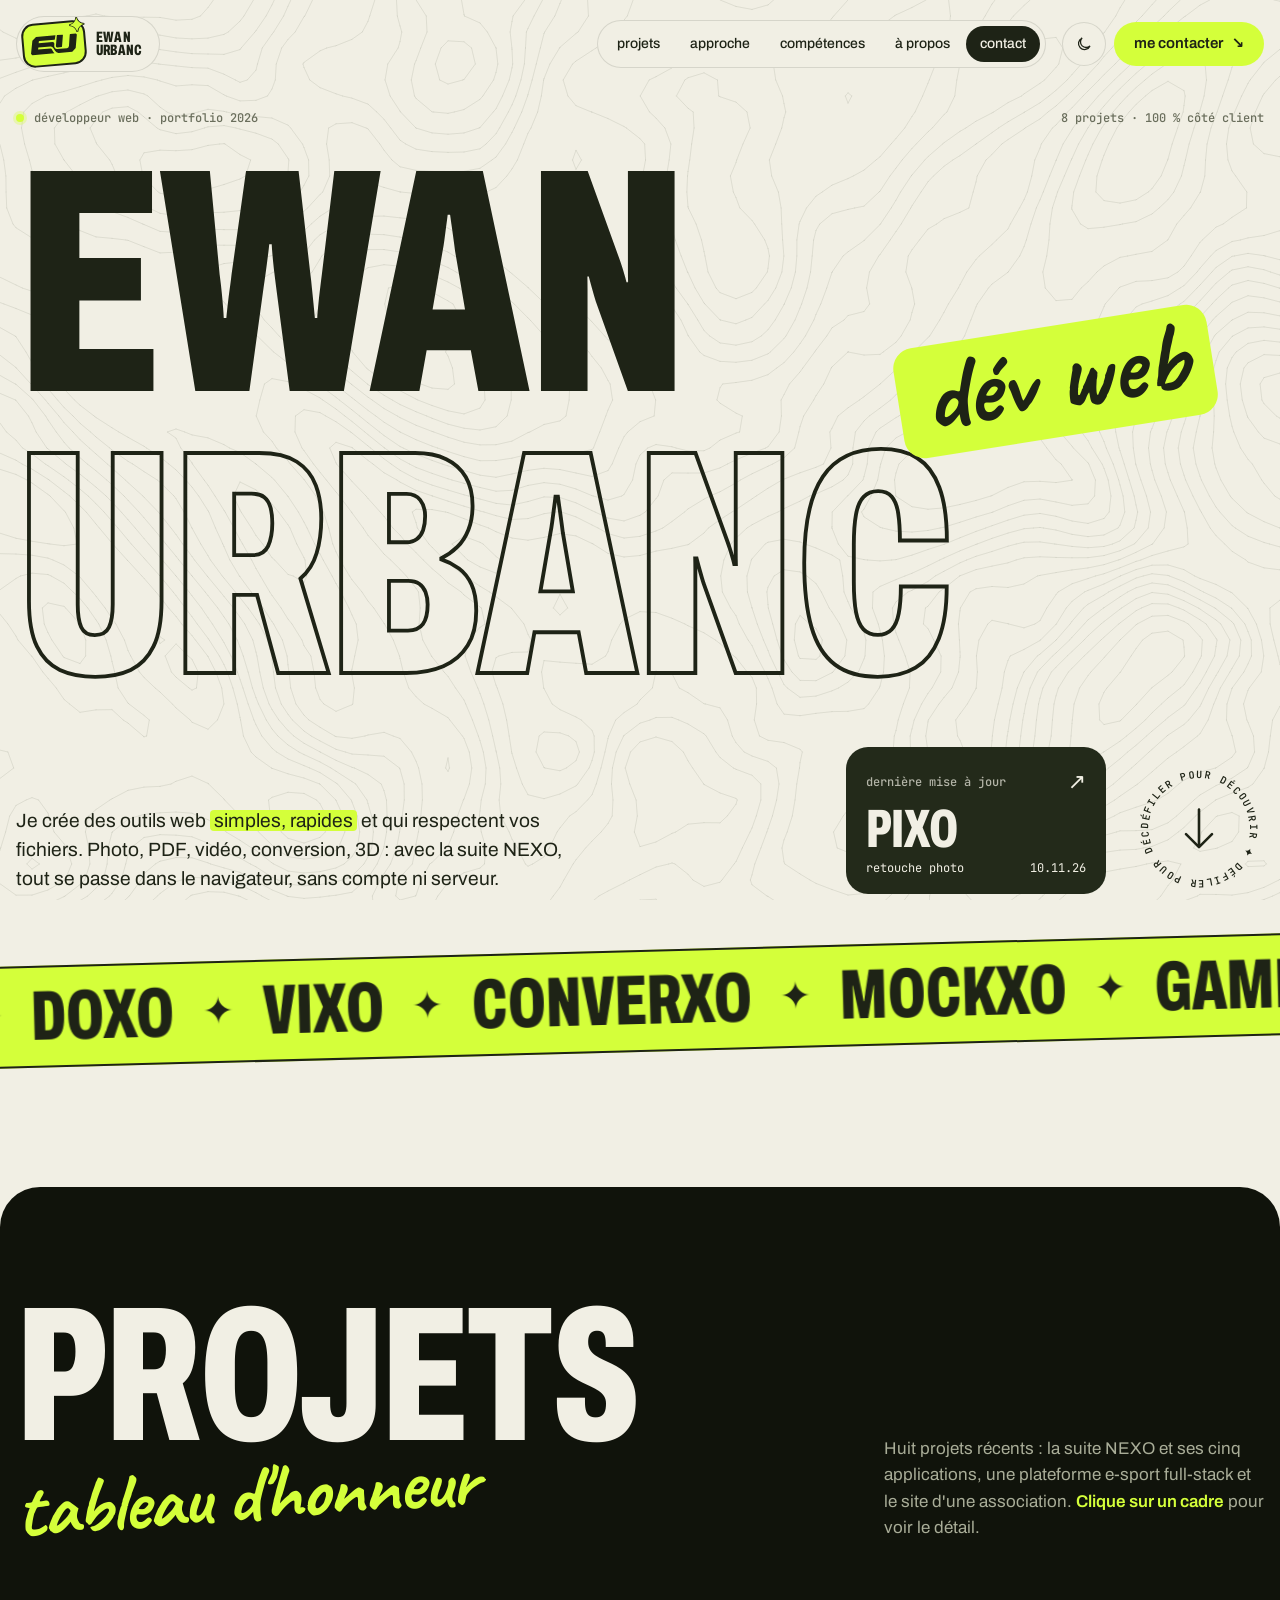
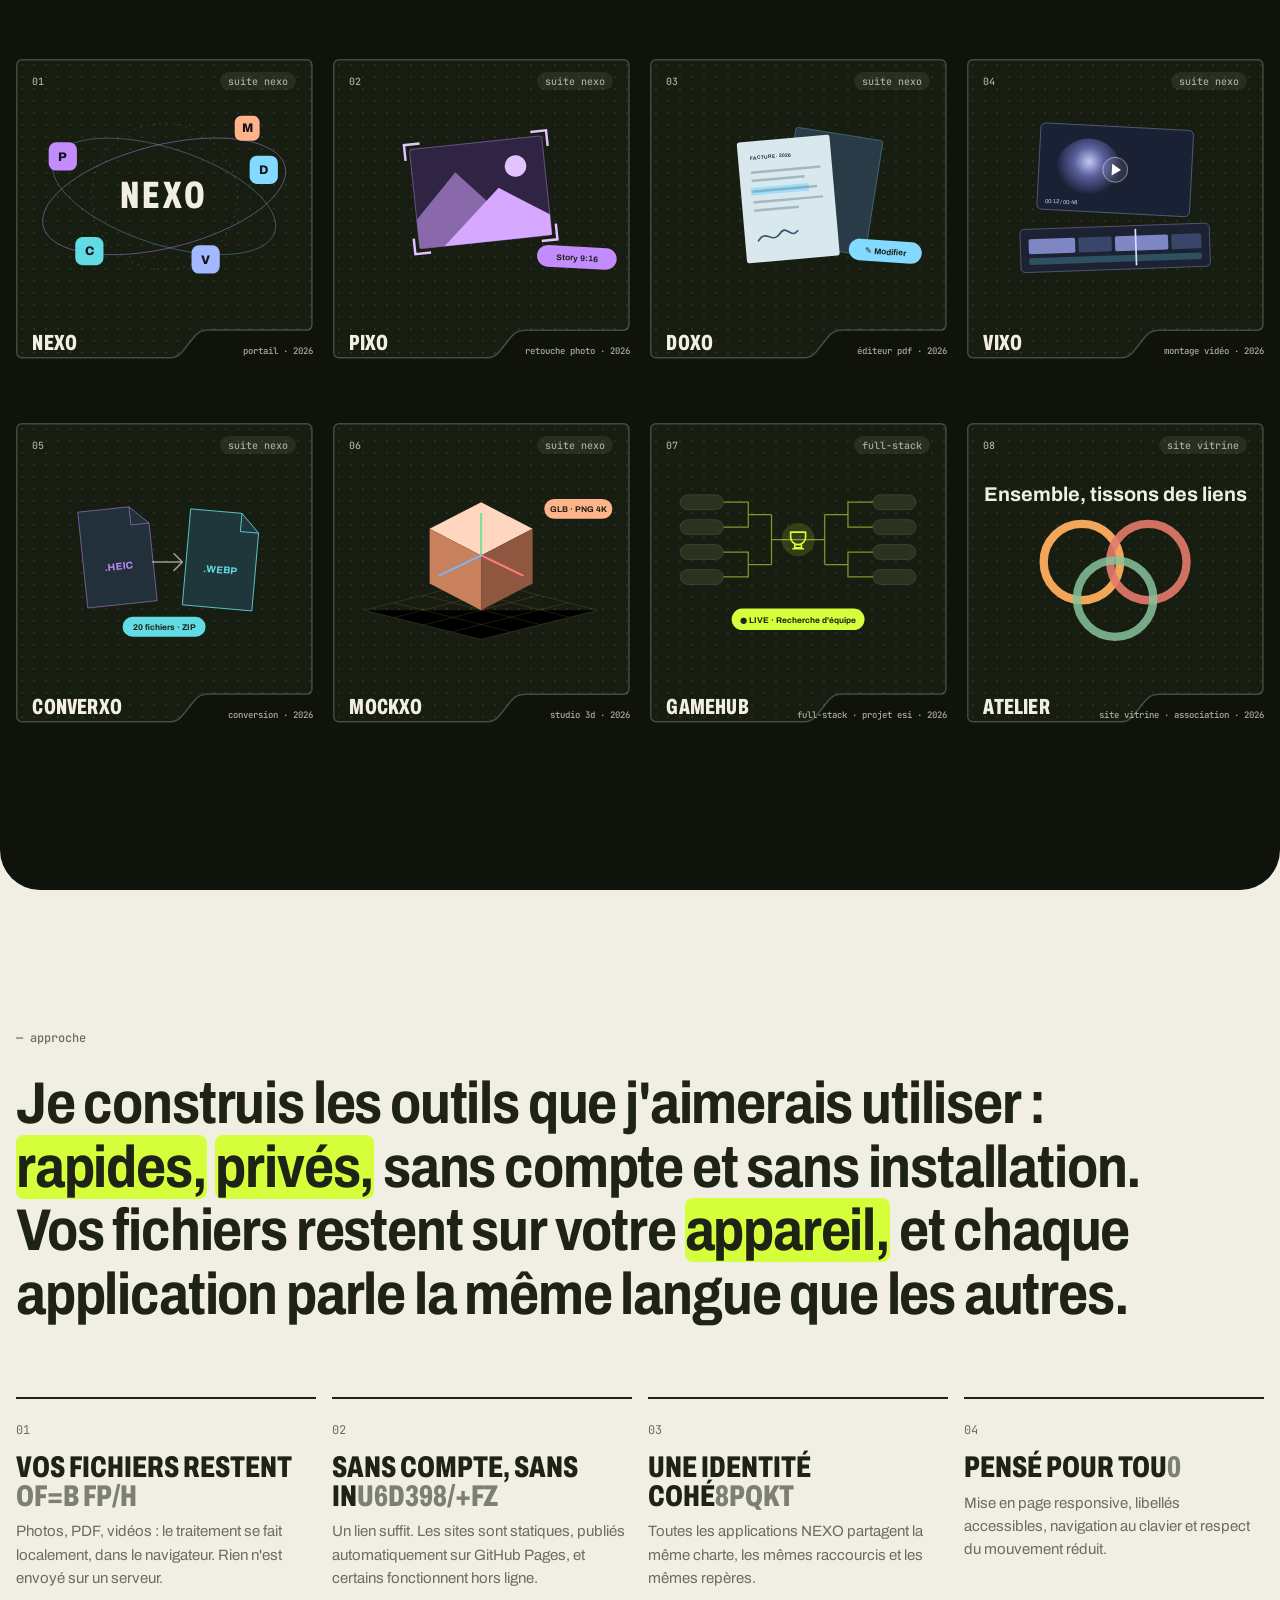
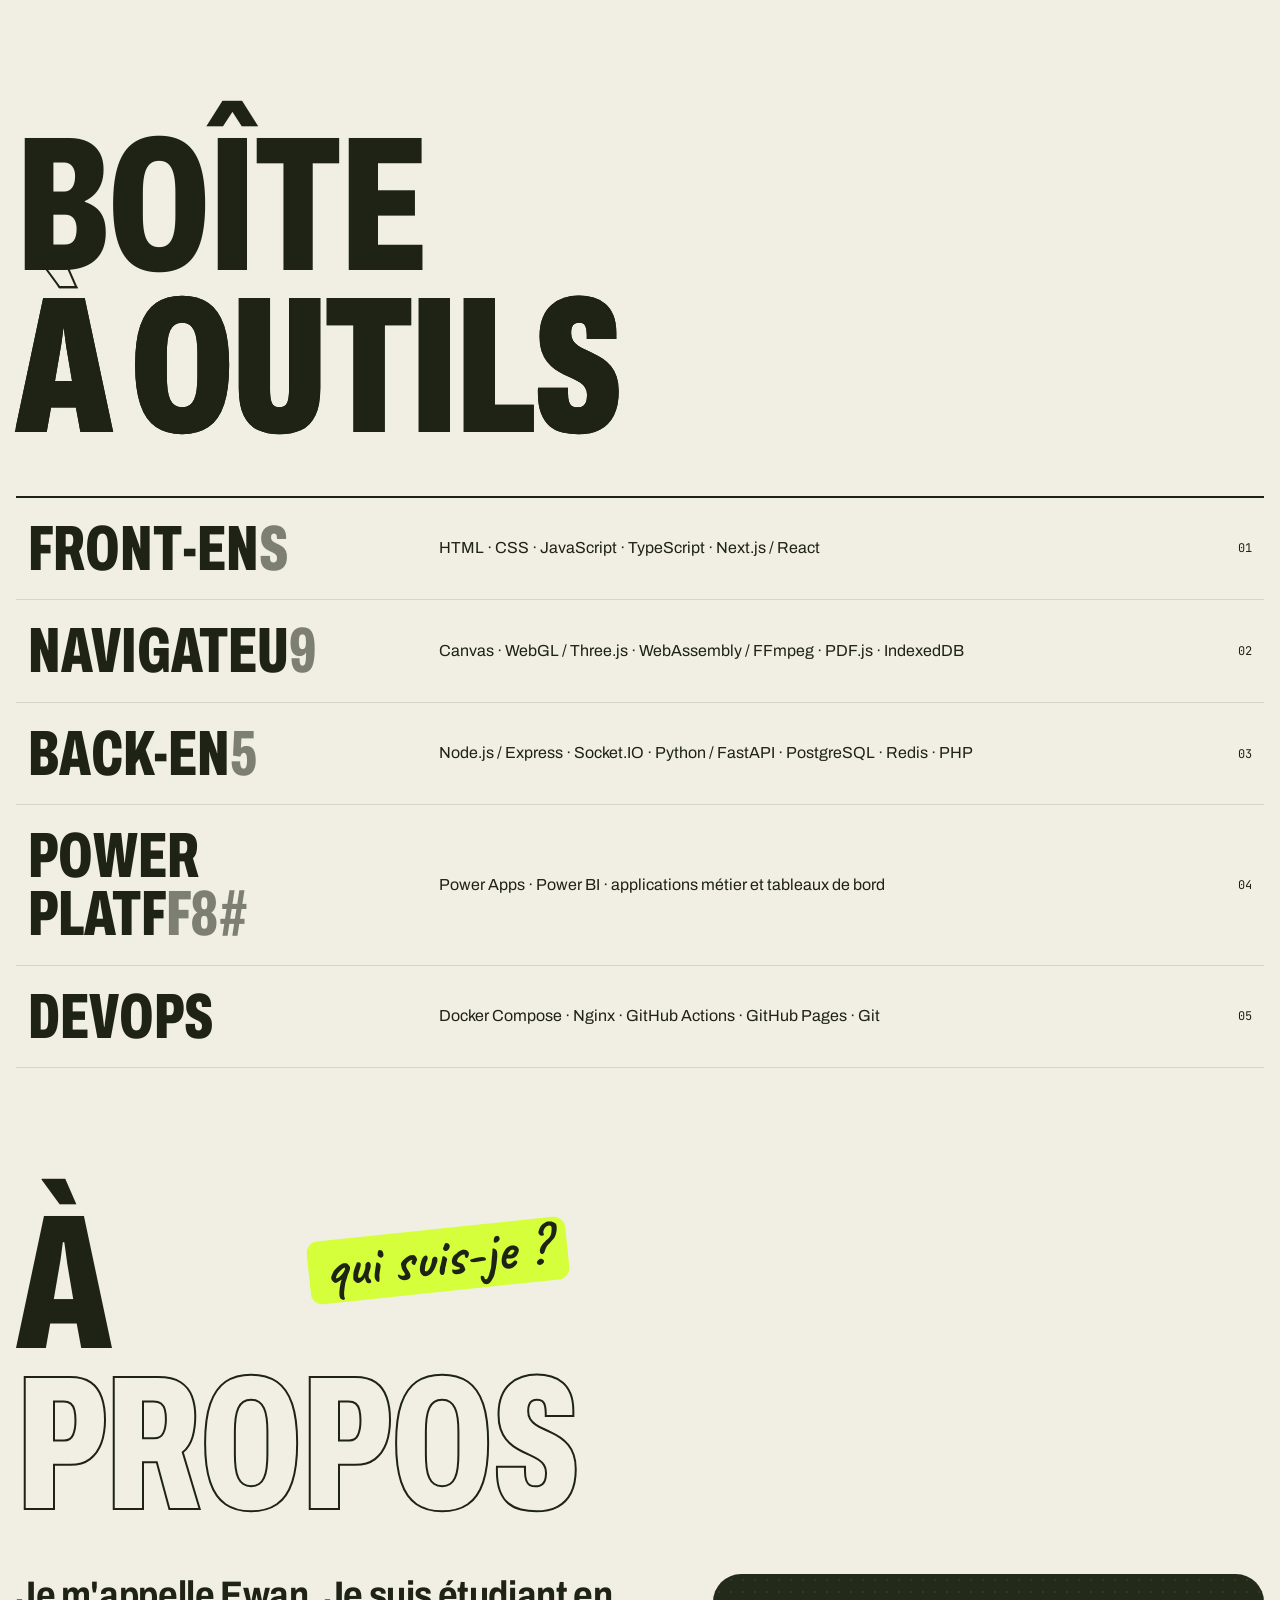
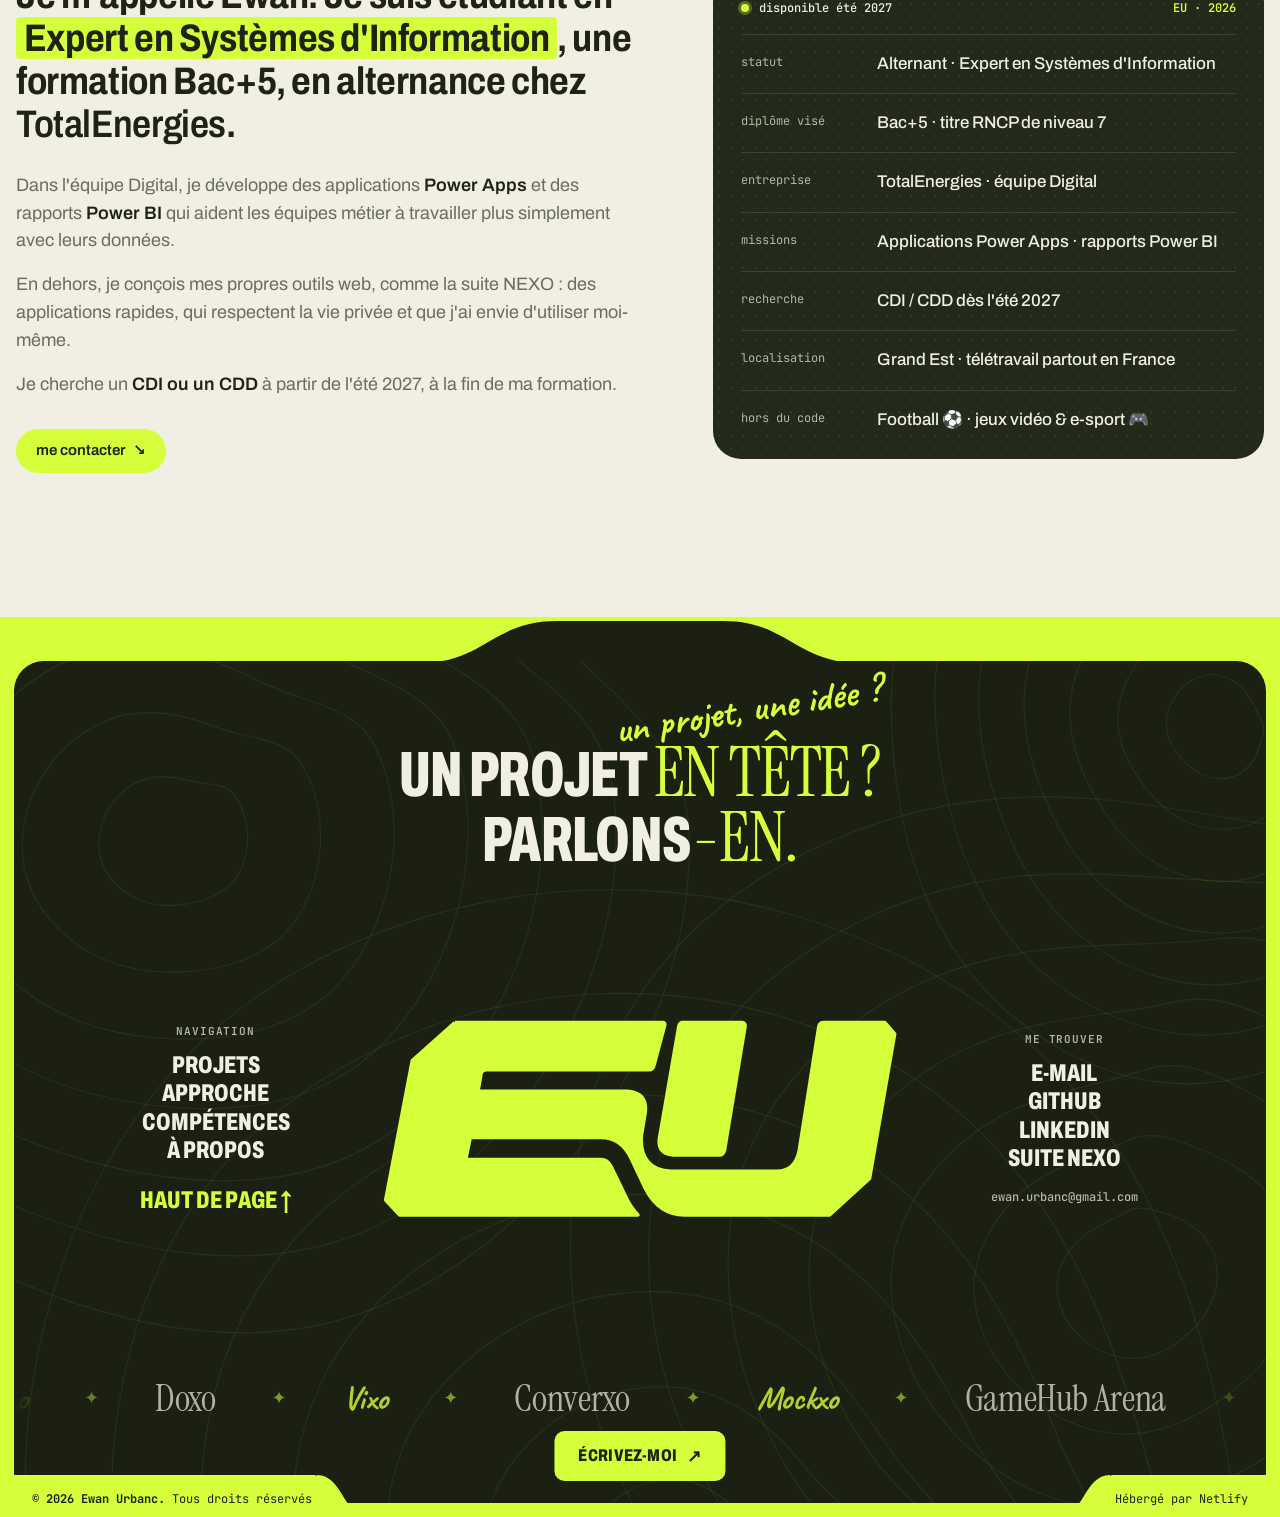
==== commit e60d4dc7: "Adapte automatiquement les animations à la puissance du PC - Trois niveaux (complet, allégé, minimal" ====
--- a/index.html
+++ b/index.html
@@ -30,12 +30,14 @@
   <link rel="preconnect" href="https://fonts.googleapis.com">
   <link rel="preconnect" href="https://fonts.gstatic.com" crossorigin>
   <link href="https://fonts.googleapis.com/css2?family=Archivo:ital,wdth,wght@0,62..125,300..900;1,62..125,300..900&family=Caveat:wght@600;700&family=Instrument+Serif&family=JetBrains+Mono:wght@400;600&display=swap" rel="stylesheet">
-  <link rel="stylesheet" href="styles.css?v=20261121">
+  <link rel="stylesheet" href="styles.css?v=20261121b">
   <script>
     document.documentElement.classList.add('js');
     // Sécurité : retire l'écran de chargement même si le script principal échoue
     setTimeout(function () { document.documentElement.classList.add('is-loaded'); }, 4000);
     try { const t = localStorage.getItem('theme'); if (t) document.documentElement.dataset.theme = t; } catch (e) {}
+    // niveau de performance mémorisé à la visite précédente : appliqué avant le premier affichage
+    try { const v = (localStorage.getItem('perf-tier') || '').split(':'), p = Date.now() - v[1] < 6048e5 ? +v[0] : 0; if (p >= 1) document.documentElement.classList.add('perf-lite'); if (p >= 2) document.documentElement.classList.add('perf-min'); } catch (e) {}
   </script>
 </head>
 <body>
@@ -574,6 +576,6 @@
   </footer>
 
 
-  <script src="script.js?v=20261121"></script>
+  <script src="script.js?v=20261121b"></script>
 </body>
 </html>
--- a/styles.css
+++ b/styles.css
@@ -631,3 +631,16 @@
 .perf-lite .project-dialog::backdrop { backdrop-filter: none; -webkit-backdrop-filter: none; background: #0b0d07e6; }
 .perf-lite .footer-topo, .perf-lite .footer-mark { animation: none !important; }
 .perf-lite .footer-script { text-shadow: none; }
+
+/* Animations décoratives en pause hors écran et derrière la fiche projet */
+.anim-off, .anim-off * { animation-play-state: paused !important; }
+.dialog-open main * { animation-play-state: paused !important; }
+
+/* ---------- Mode minimal (machines très modestes / sans accélération graphique) ----------
+   Fond dessiné une seule fois, plus aucune animation en boucle, pas de calques superflus.
+   Les apparitions au défilement et les survols restent. */
+.perf-min .dot, .perf-min .badge, .perf-min .badge-arrow, .perf-min .stroke-dash,
+.perf-min .nodes g, .perf-min .playhead, .perf-min .cube { animation: none !important; }
+.perf-min .hof-item { will-change: auto; transform: none !important; }
+.perf-min .footer-script, .perf-min .hero-script { text-shadow: none; }
+.perf-min .statement .w.hl.on { box-shadow: none; }
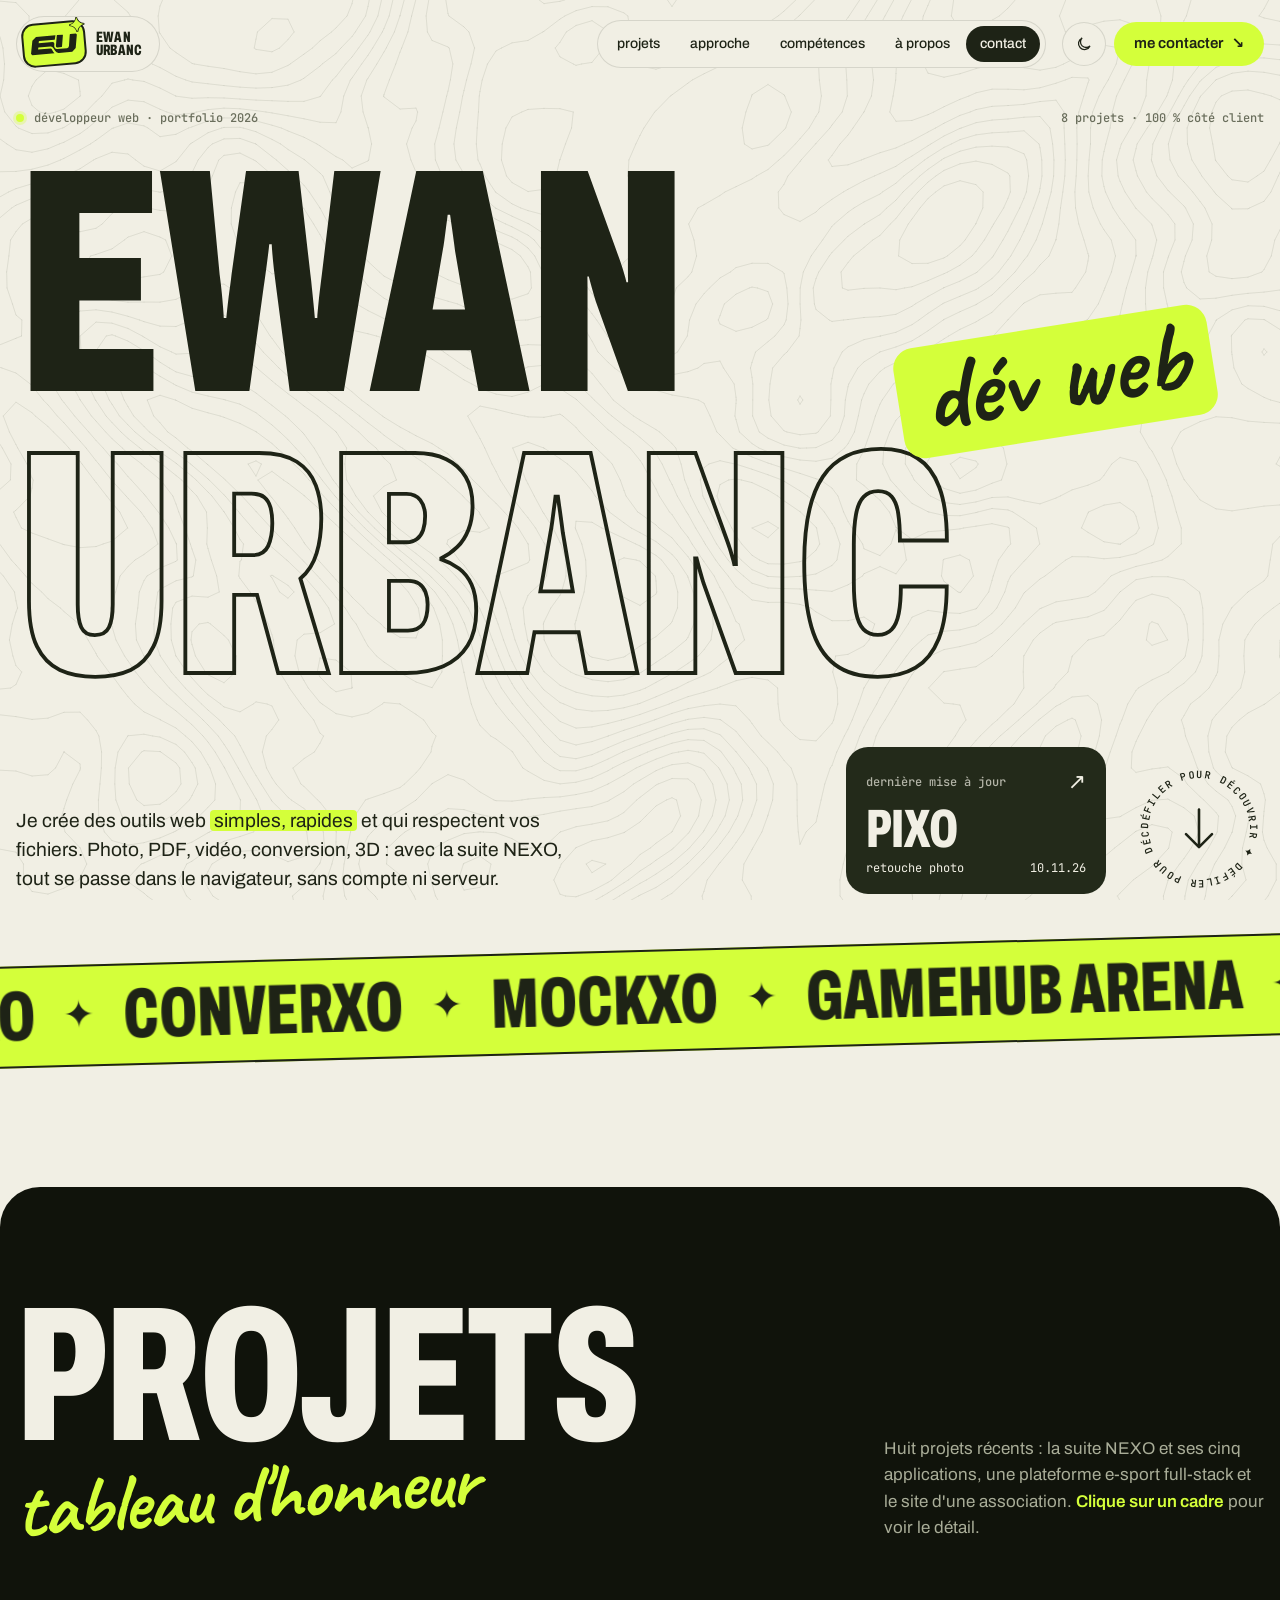
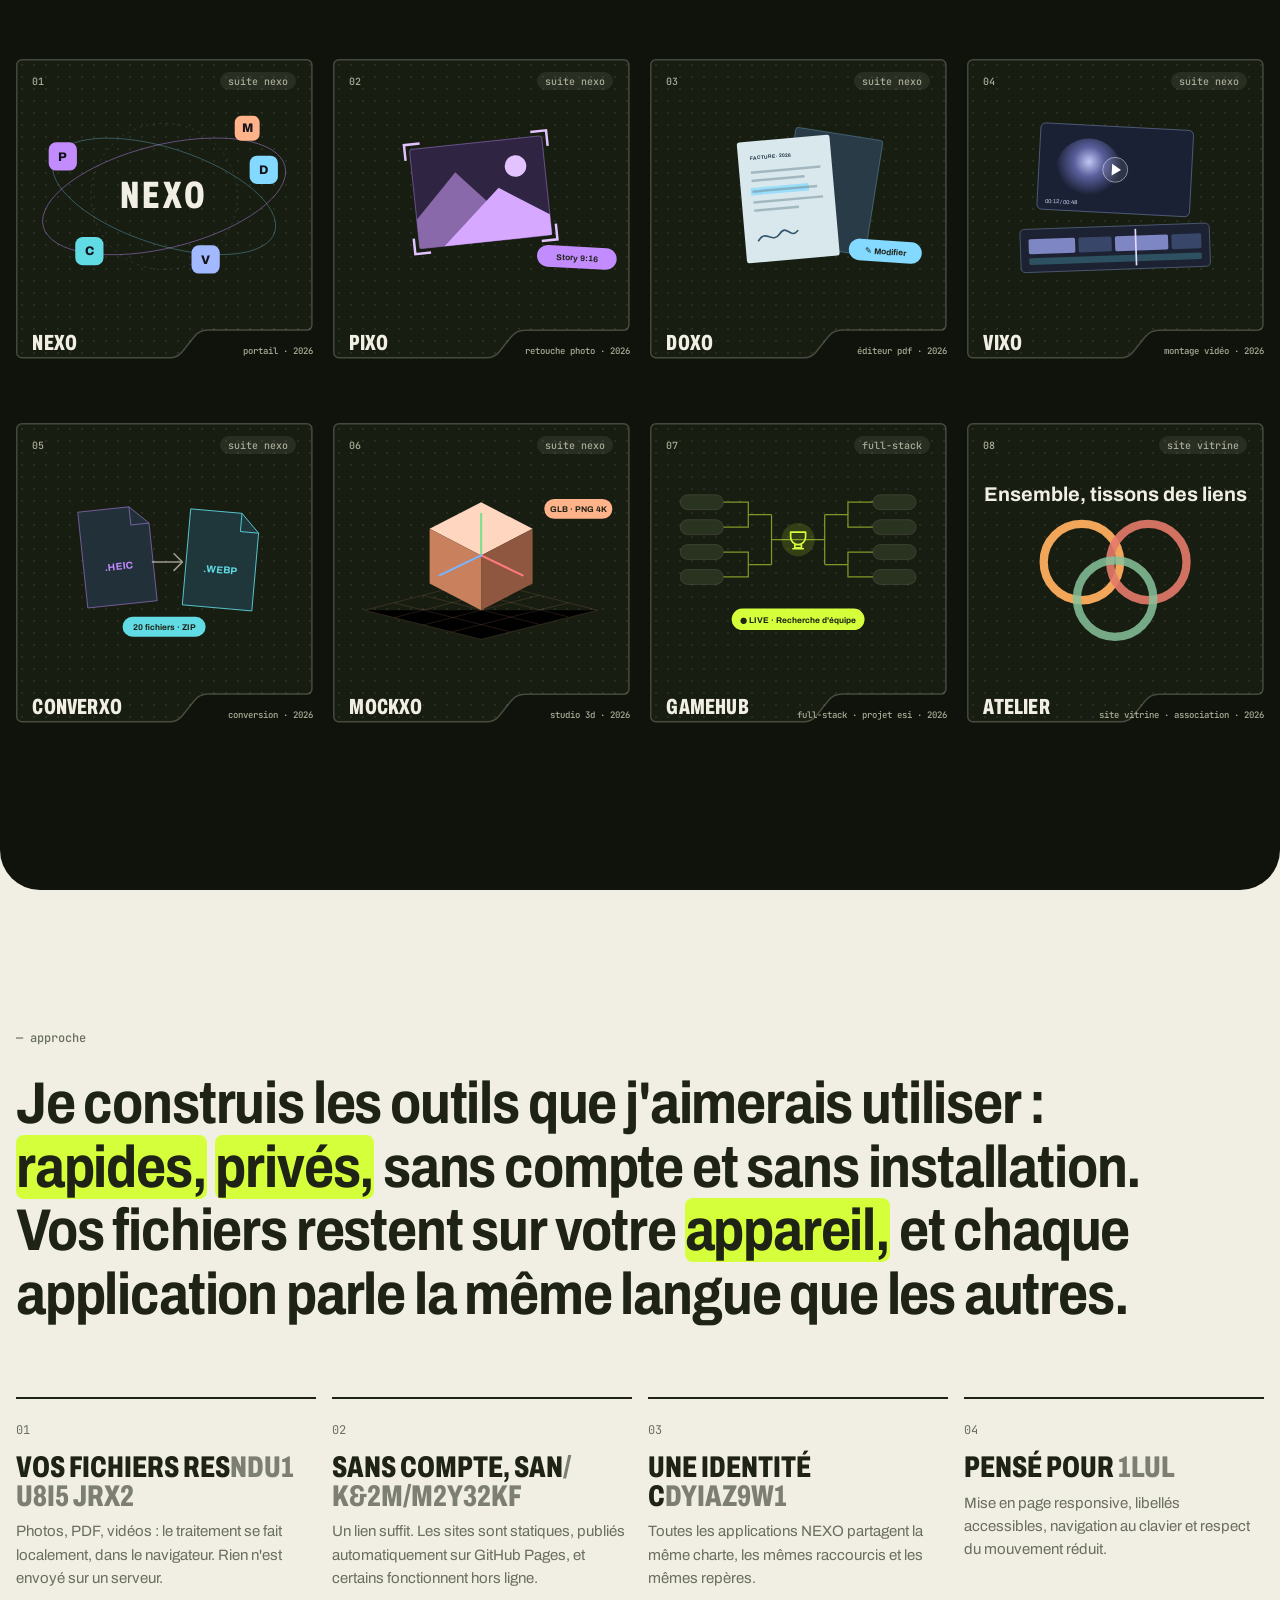
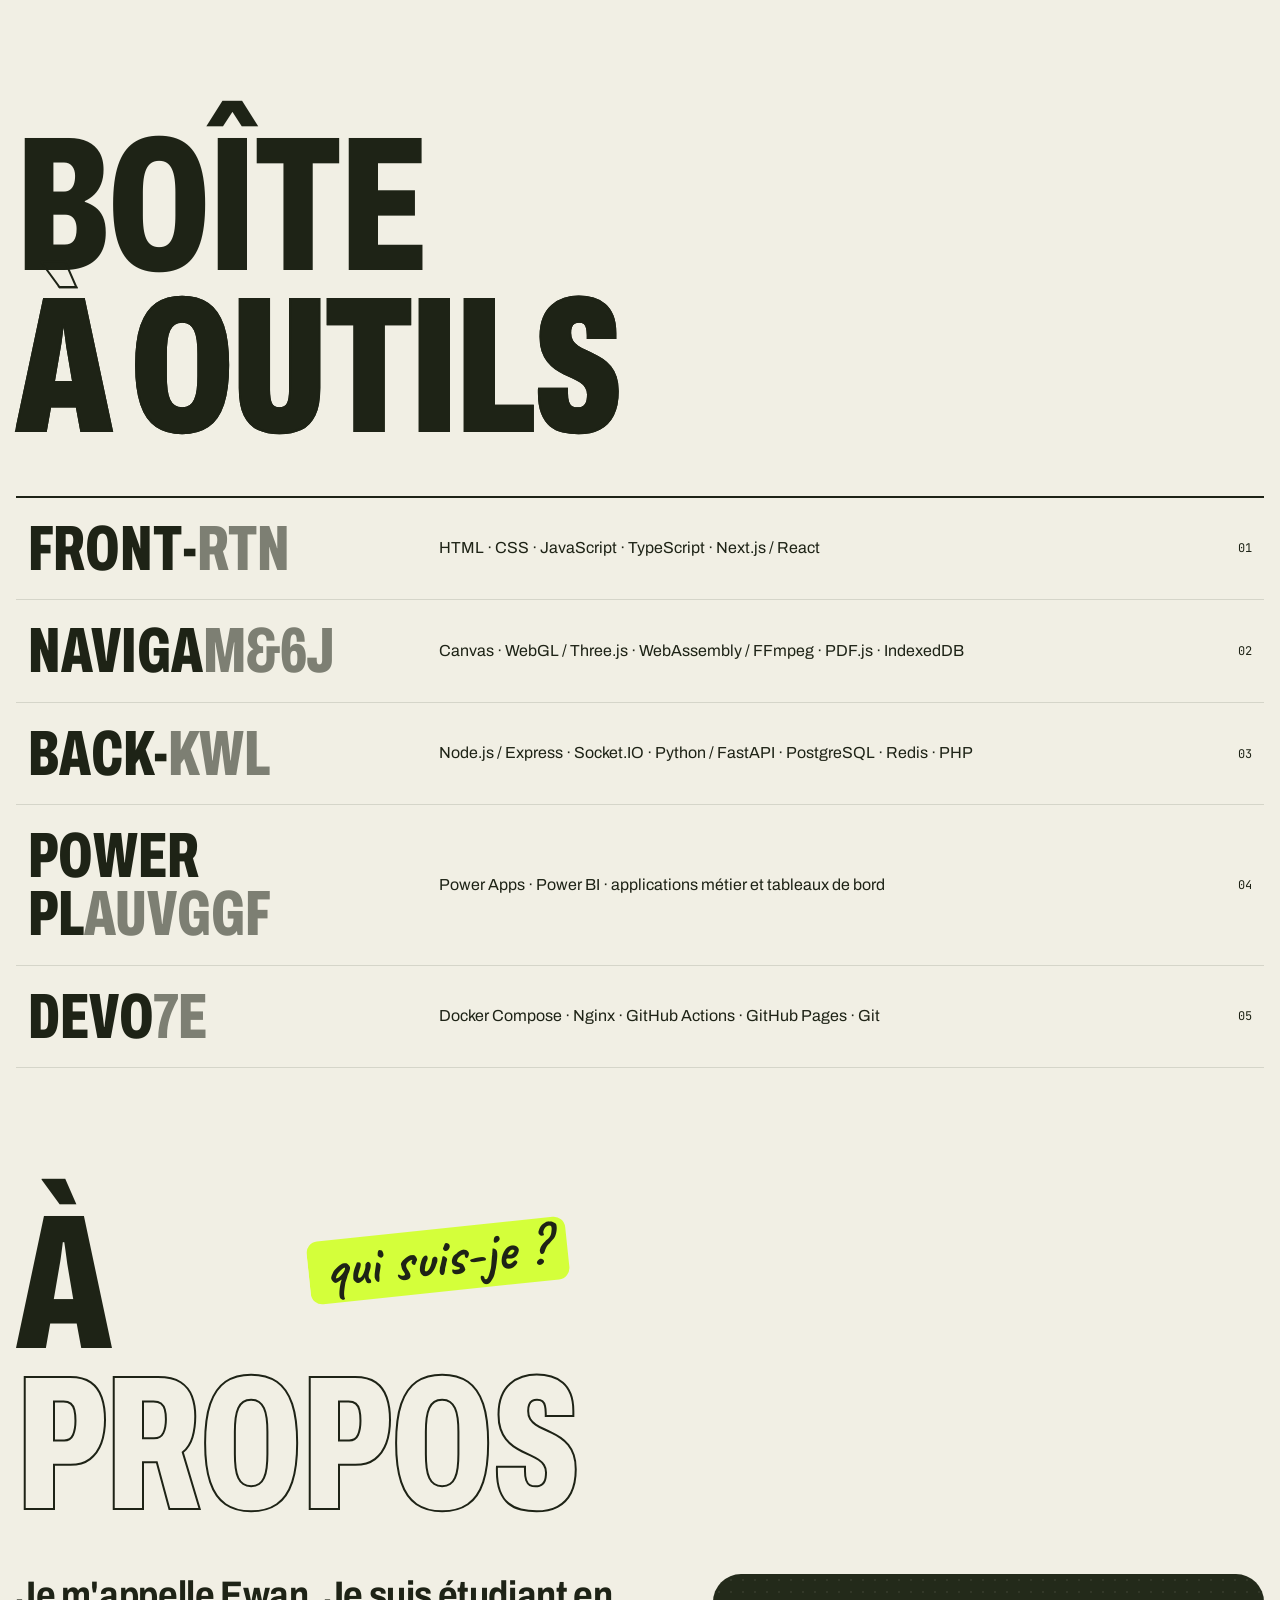
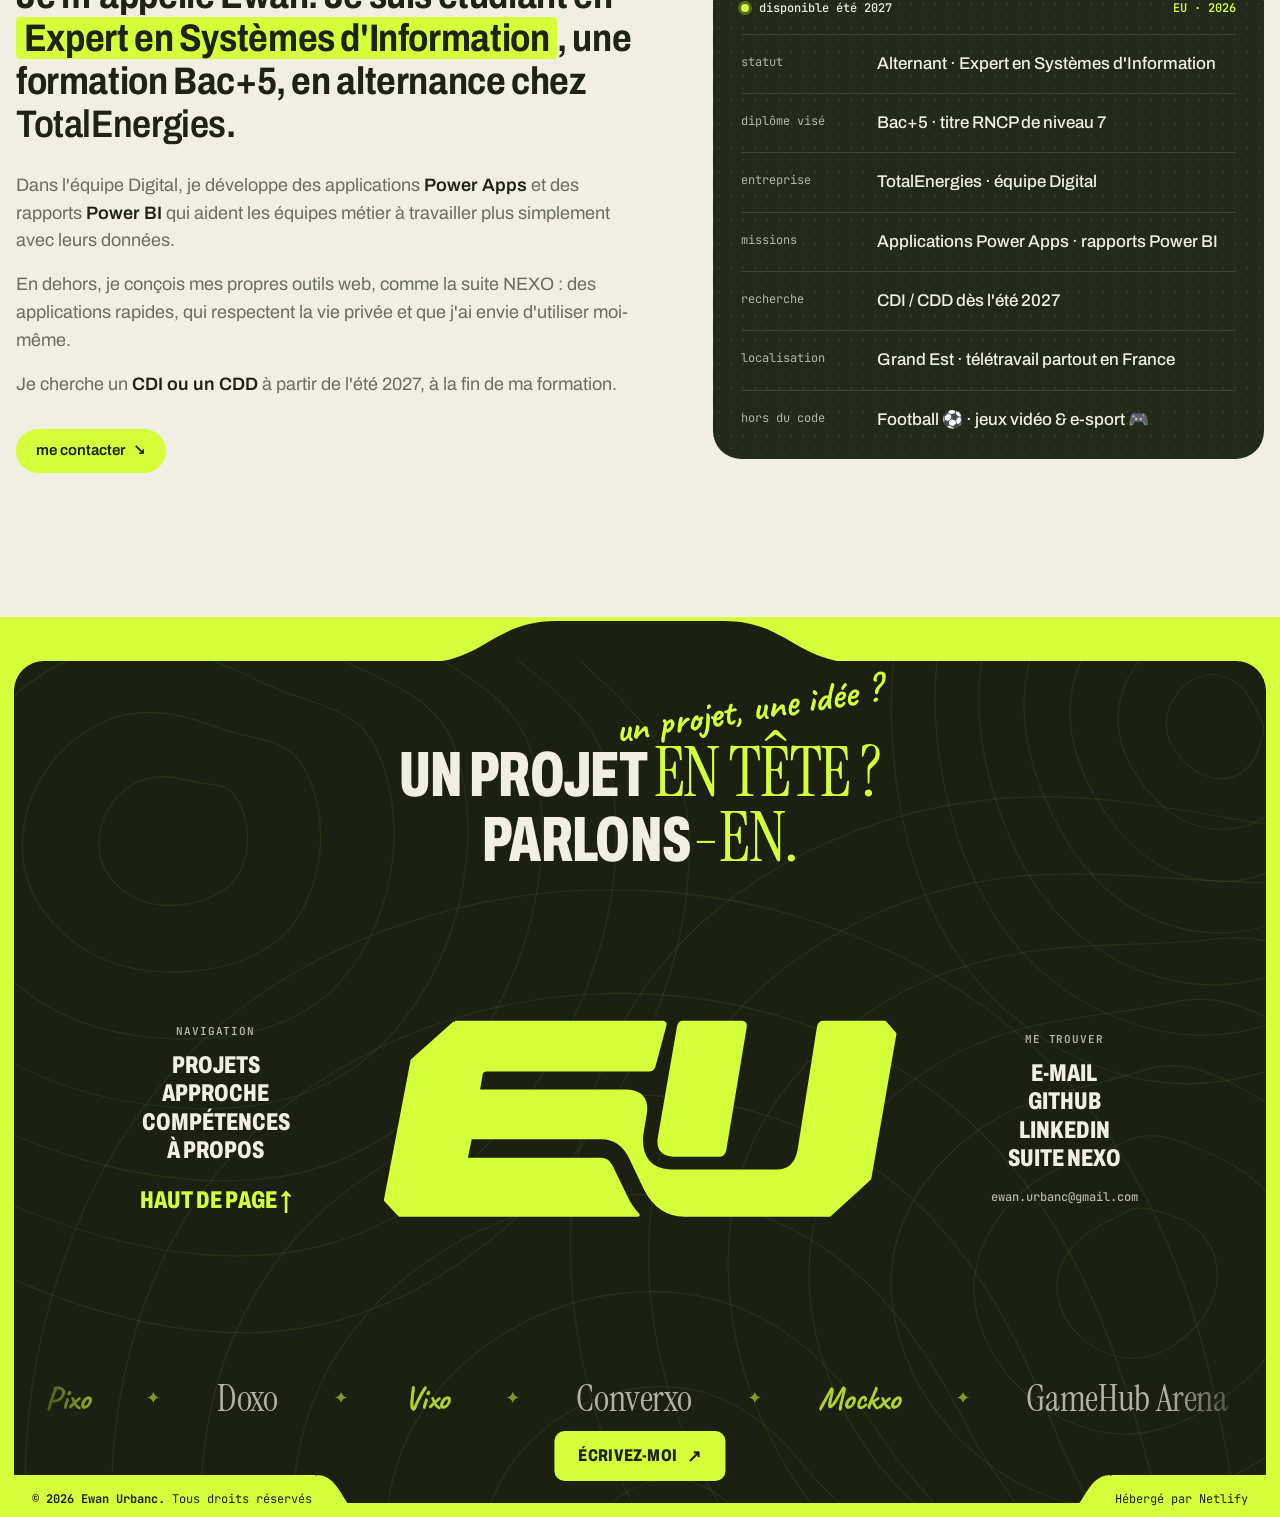
==== commit 603d0f1b: "Réaffiche la fiche projet au clic : son animation d'apparition n'est plus mise en pause" ====
--- a/index.html
+++ b/index.html
@@ -30,7 +30,7 @@
   <link rel="preconnect" href="https://fonts.googleapis.com">
   <link rel="preconnect" href="https://fonts.gstatic.com" crossorigin>
   <link href="https://fonts.googleapis.com/css2?family=Archivo:ital,wdth,wght@0,62..125,300..900;1,62..125,300..900&family=Caveat:wght@600;700&family=Instrument+Serif&family=JetBrains+Mono:wght@400;600&display=swap" rel="stylesheet">
-  <link rel="stylesheet" href="styles.css?v=20261121b">
+  <link rel="stylesheet" href="styles.css?v=20261121c">
   <script>
     document.documentElement.classList.add('js');
     // Sécurité : retire l'écran de chargement même si le script principal échoue
--- a/styles.css
+++ b/styles.css
@@ -635,6 +635,8 @@
 /* Animations décoratives en pause hors écran et derrière la fiche projet */
 .anim-off, .anim-off * { animation-play-state: paused !important; }
 .dialog-open main * { animation-play-state: paused !important; }
+/* …sauf la fiche projet elle-même (elle est dans <main>) : sinon son apparition reste figée à opacity 0 */
+.dialog-open .project-dialog, .dialog-open .project-dialog * { animation-play-state: running !important; }
 
 /* ---------- Mode minimal (machines très modestes / sans accélération graphique) ----------
    Fond dessiné une seule fois, plus aucune animation en boucle, pas de calques superflus.
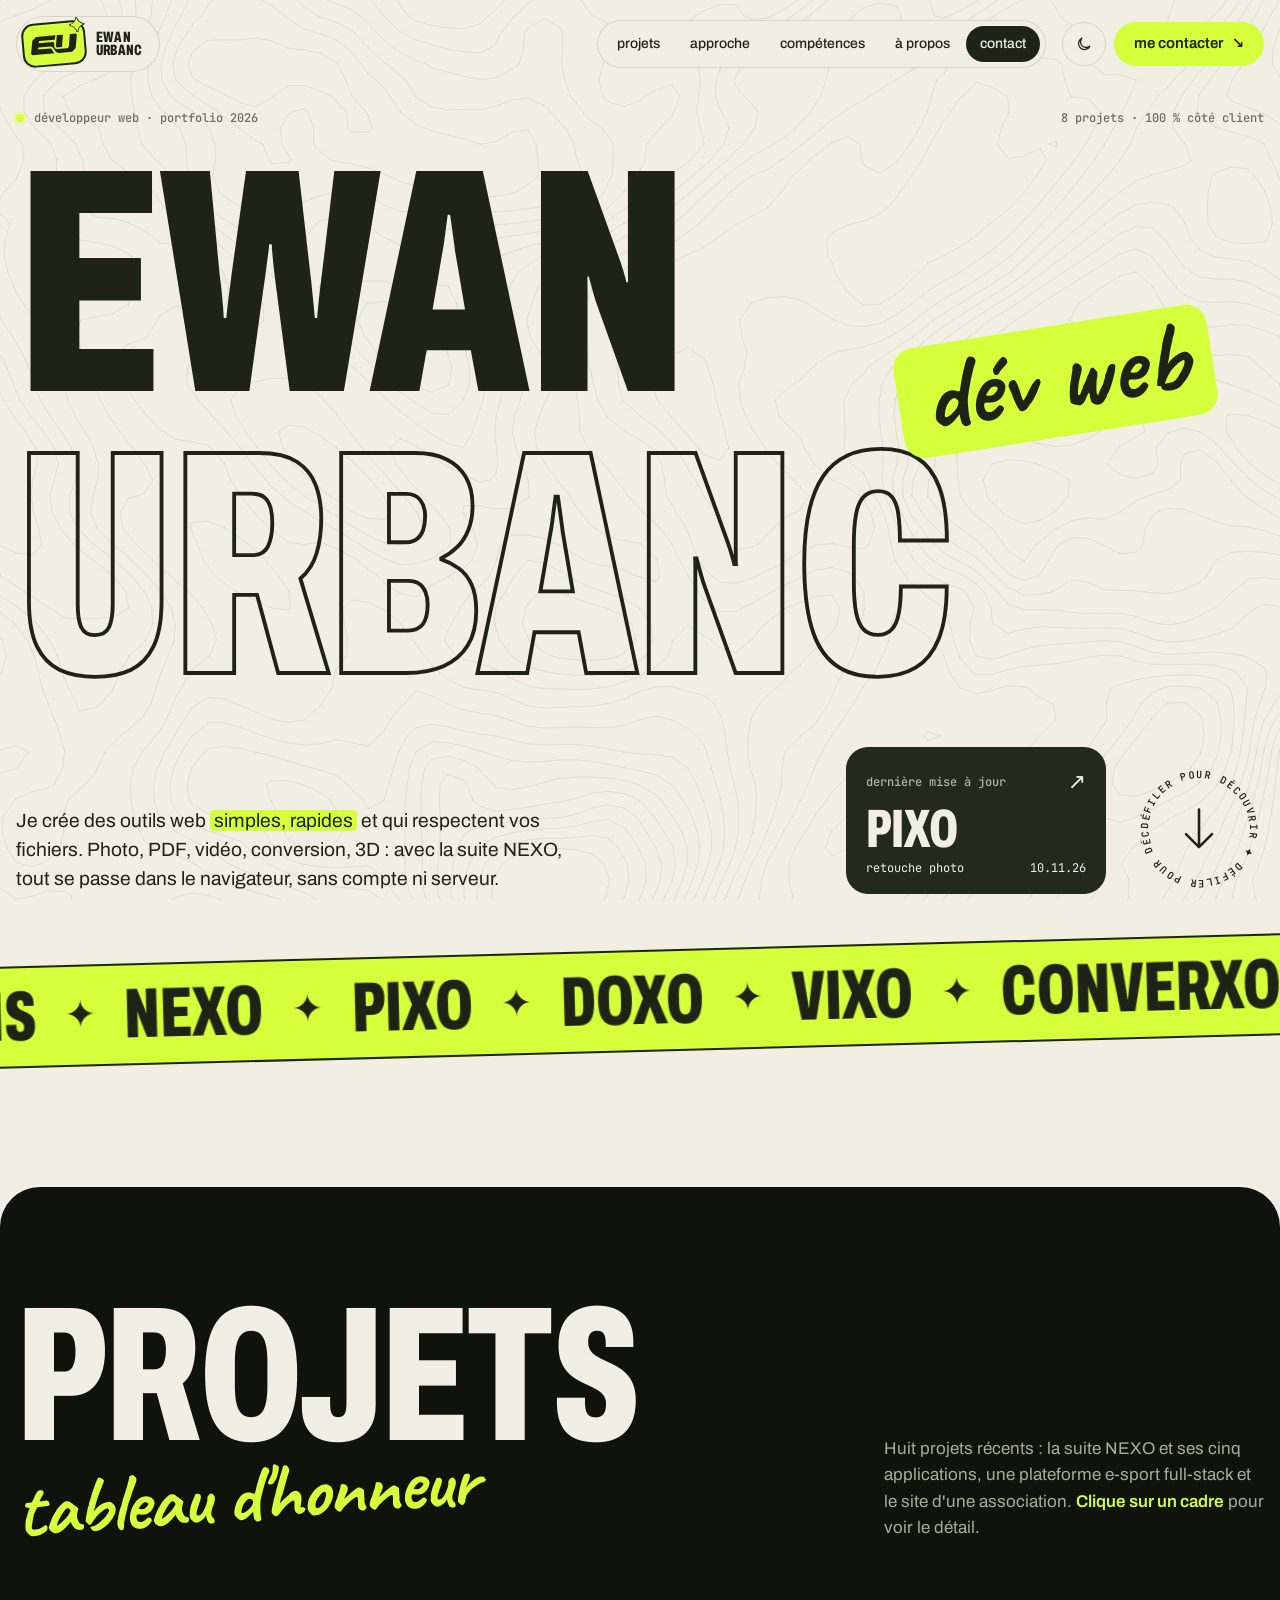
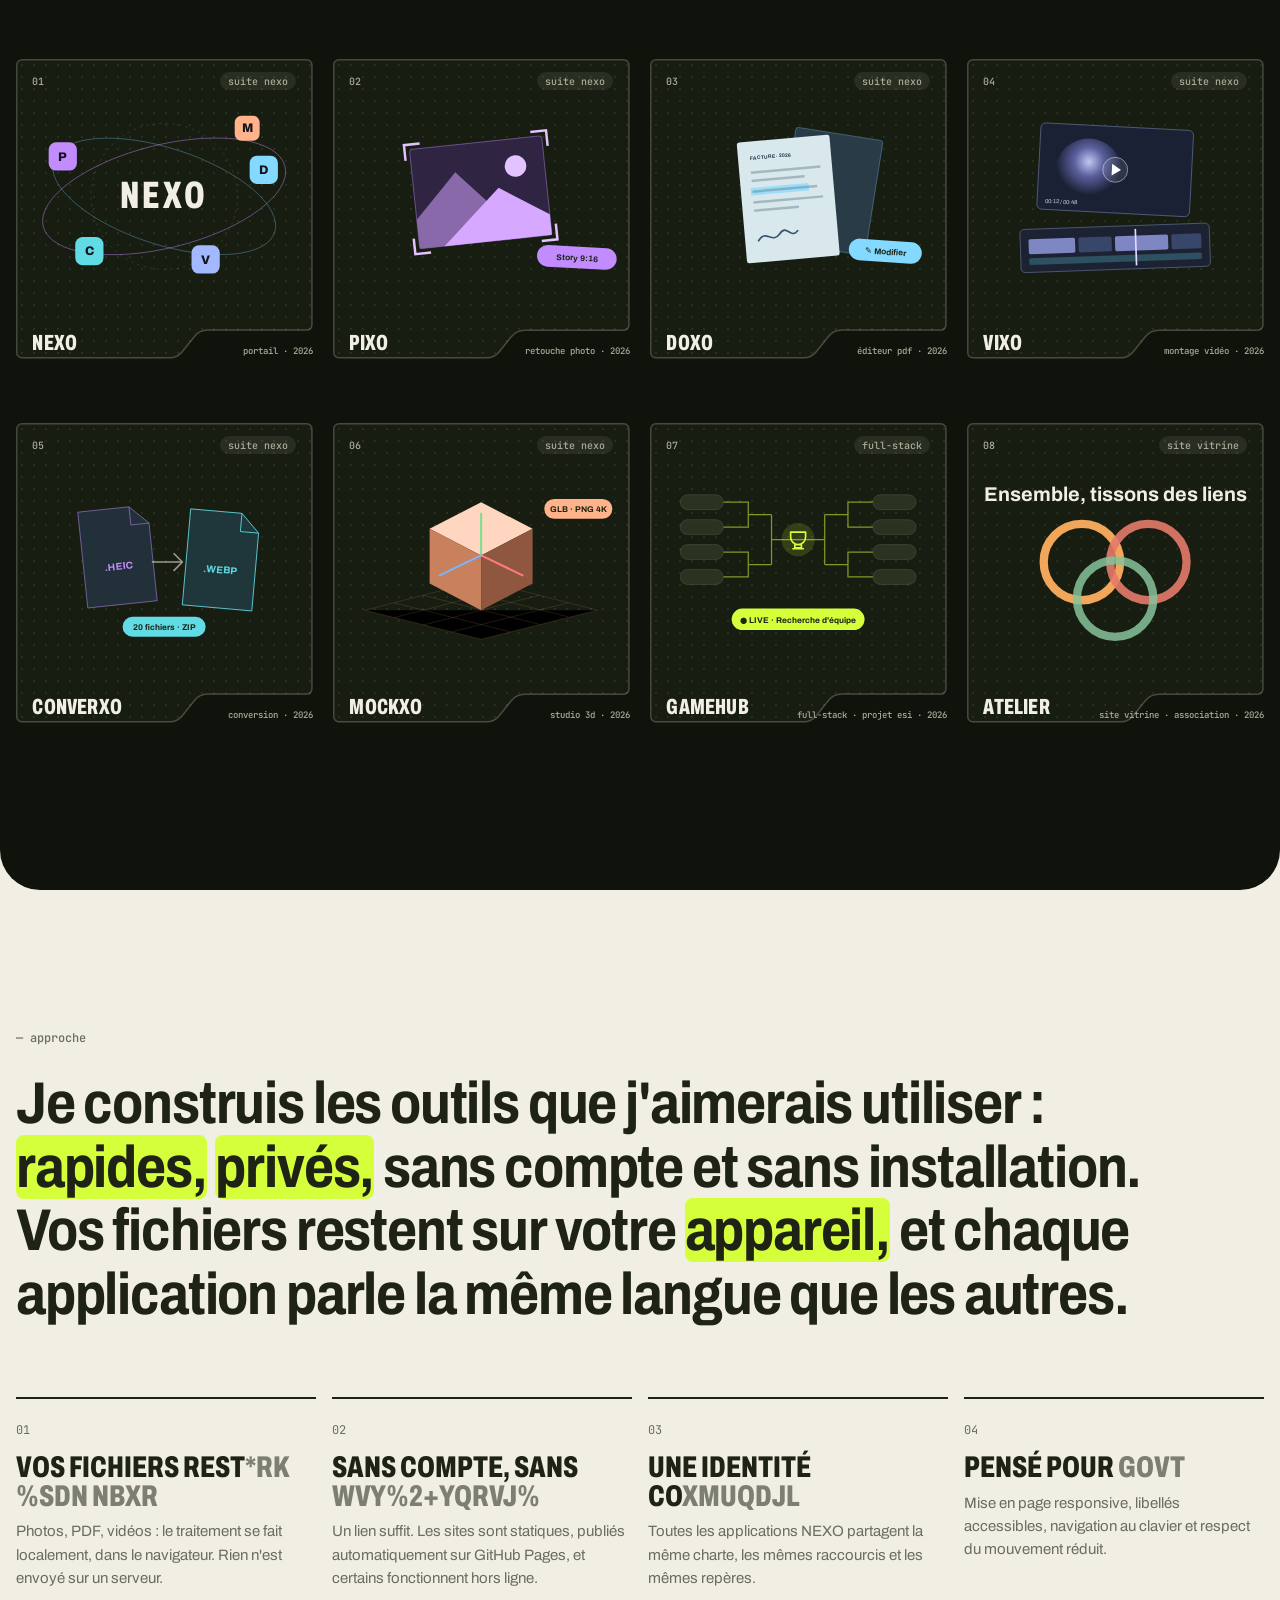
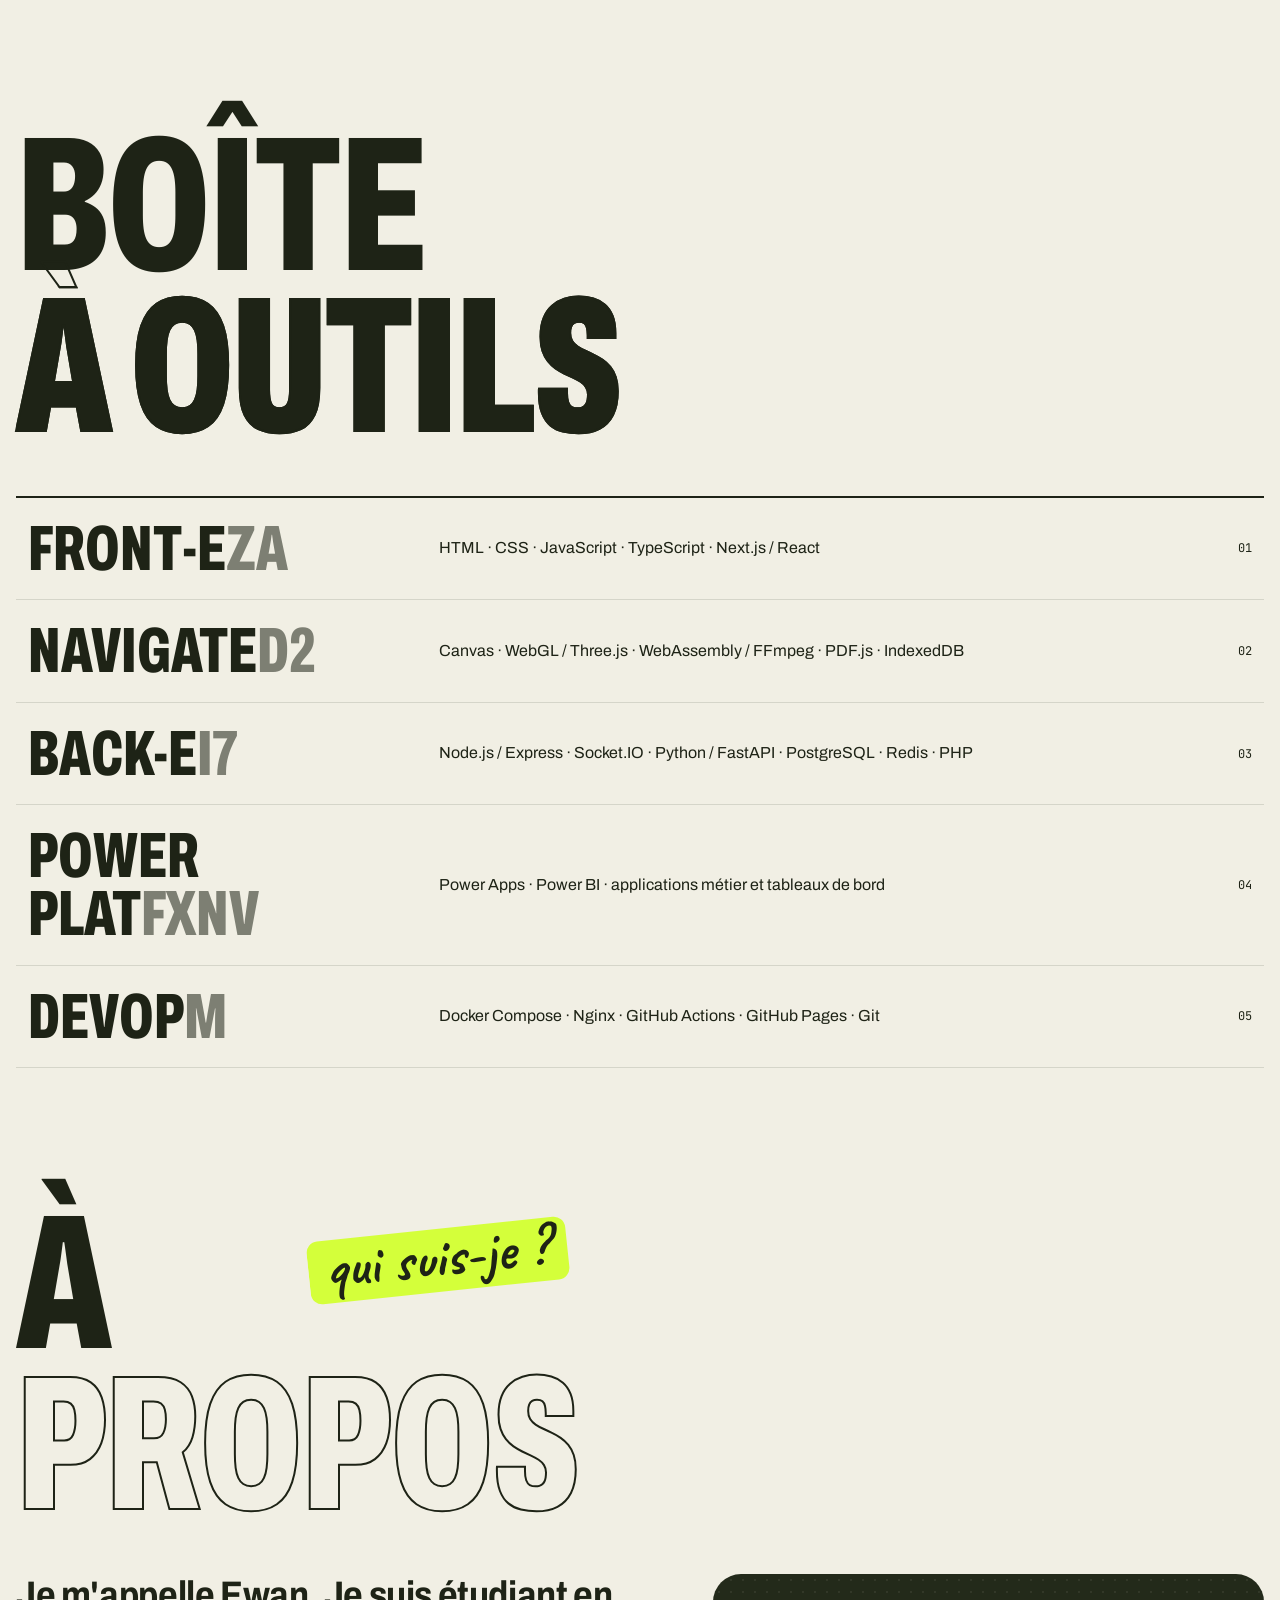
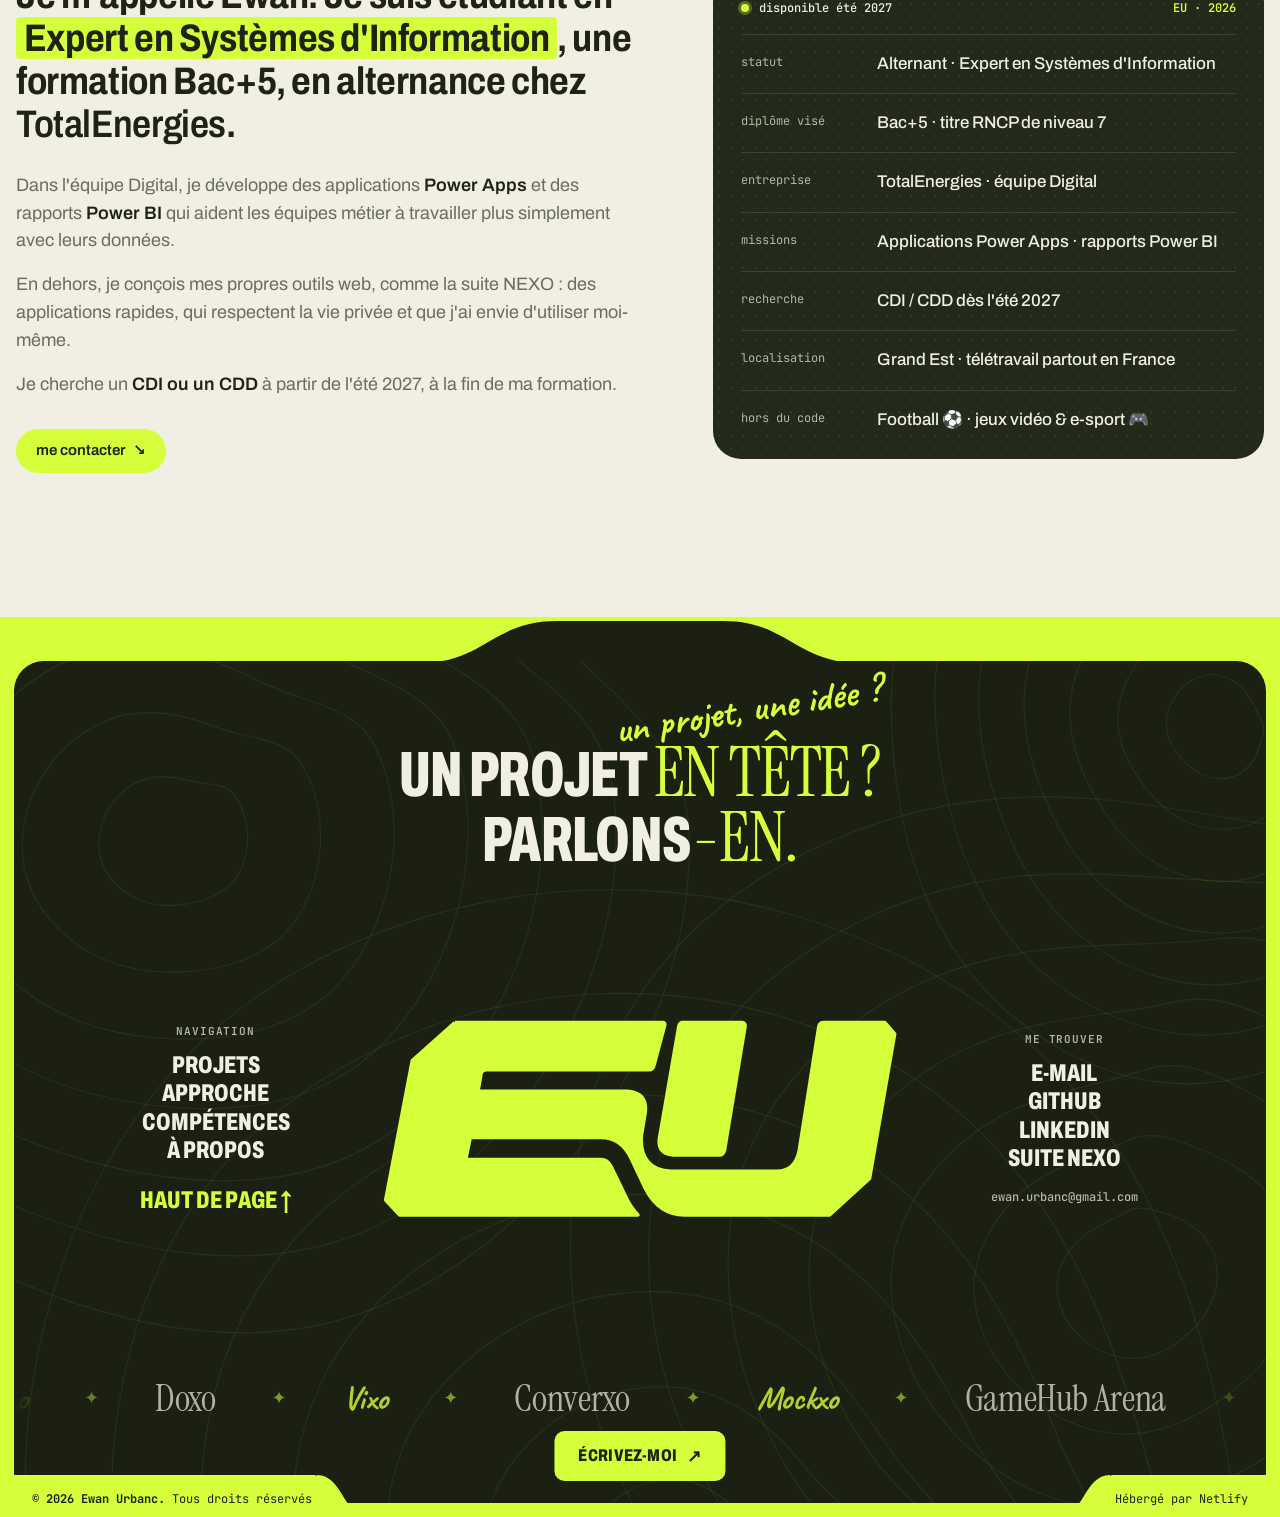
==== commit 6015de88: "Pointe le lien de L'Atelier des Liens vers atelierdesliens-bening.fr" ====
--- a/index.html
+++ b/index.html
@@ -453,7 +453,7 @@
             </ul>
             <ul class="tags"><li>HTML</li><li>CSS</li><li>JavaScript</li><li>SEO</li></ul>
             <div class="links">
-              <a class="link-primary" href="https://nougrr.github.io/atelier-des-liens/" target="_blank" rel="noopener">voir le site <span aria-hidden="true">↗</span></a>
+              <a class="link-primary" href="https://atelierdesliens-bening.fr/" target="_blank" rel="noopener">voir le site <span aria-hidden="true">↗</span></a>
               <a href="https://github.com/NouGrr/atelier-des-liens" target="_blank" rel="noopener">code <span aria-hidden="true">↗</span></a>
             </div>
           </template>
